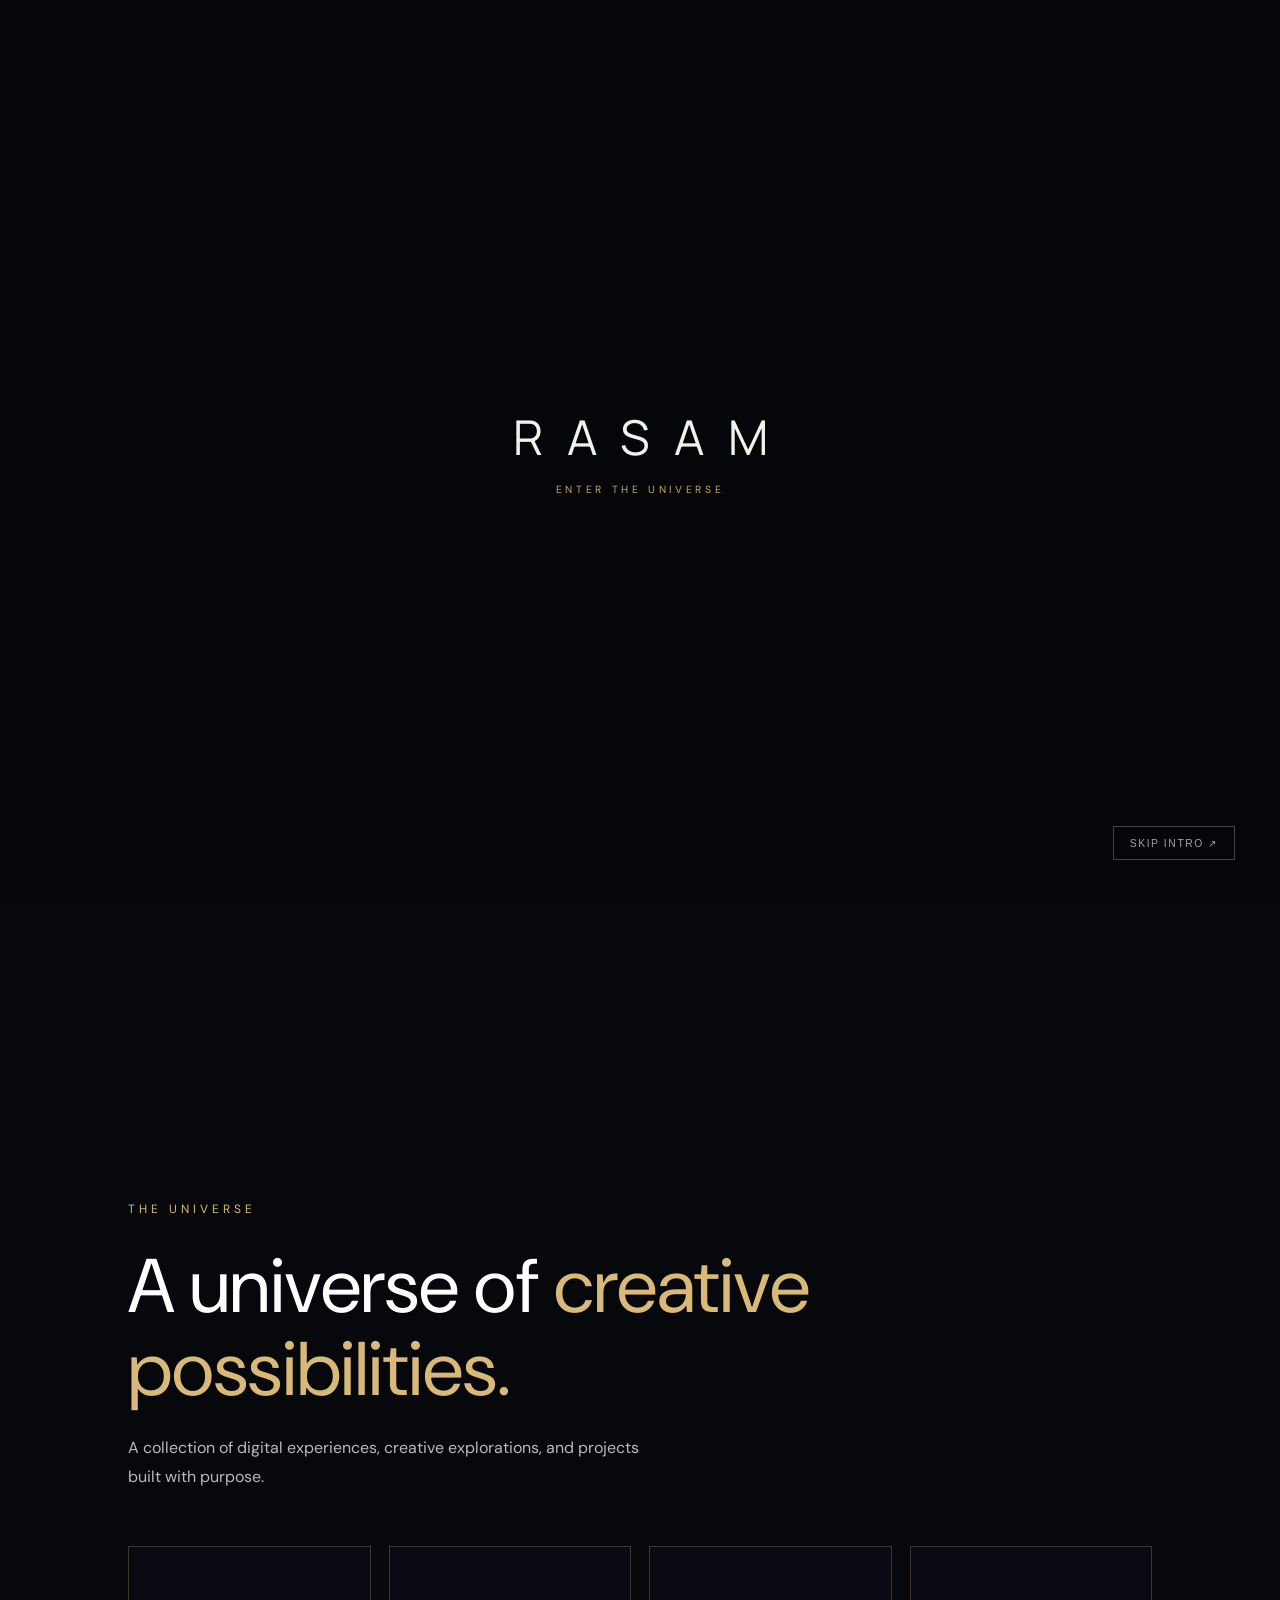
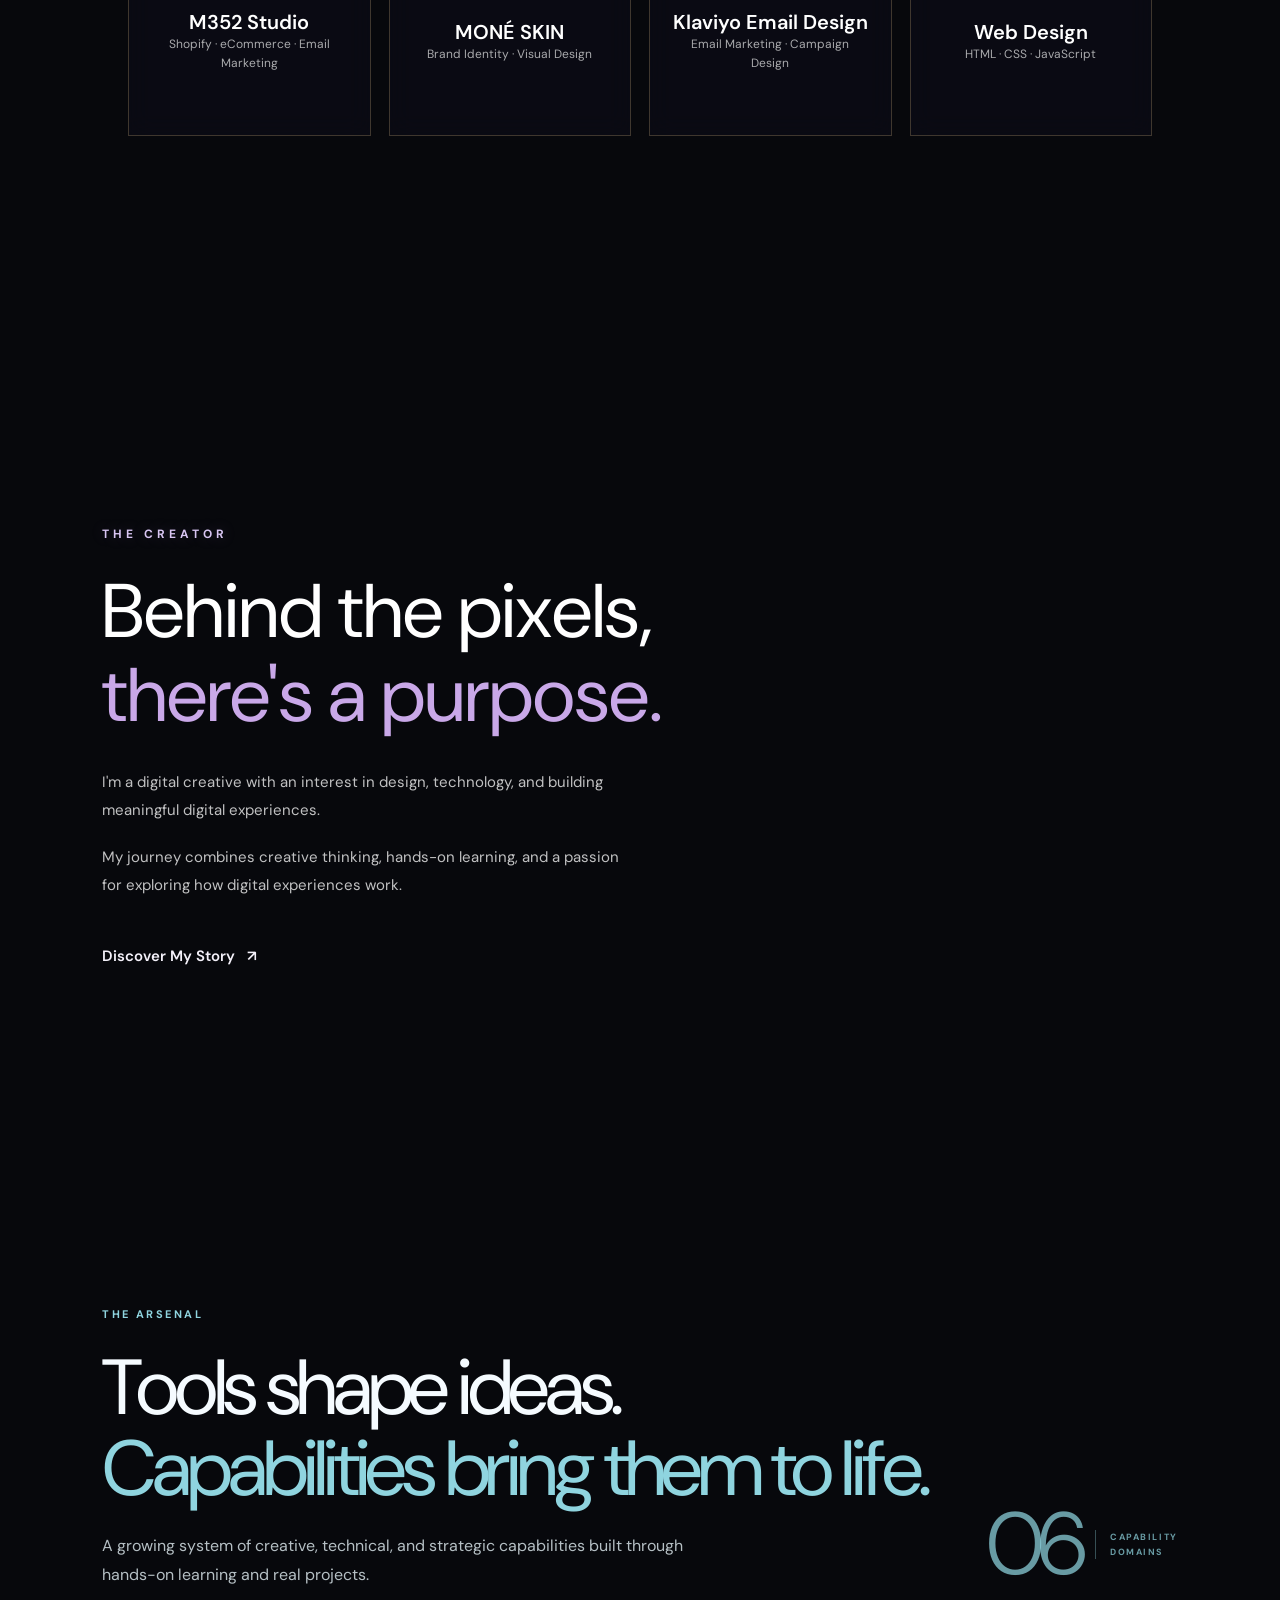
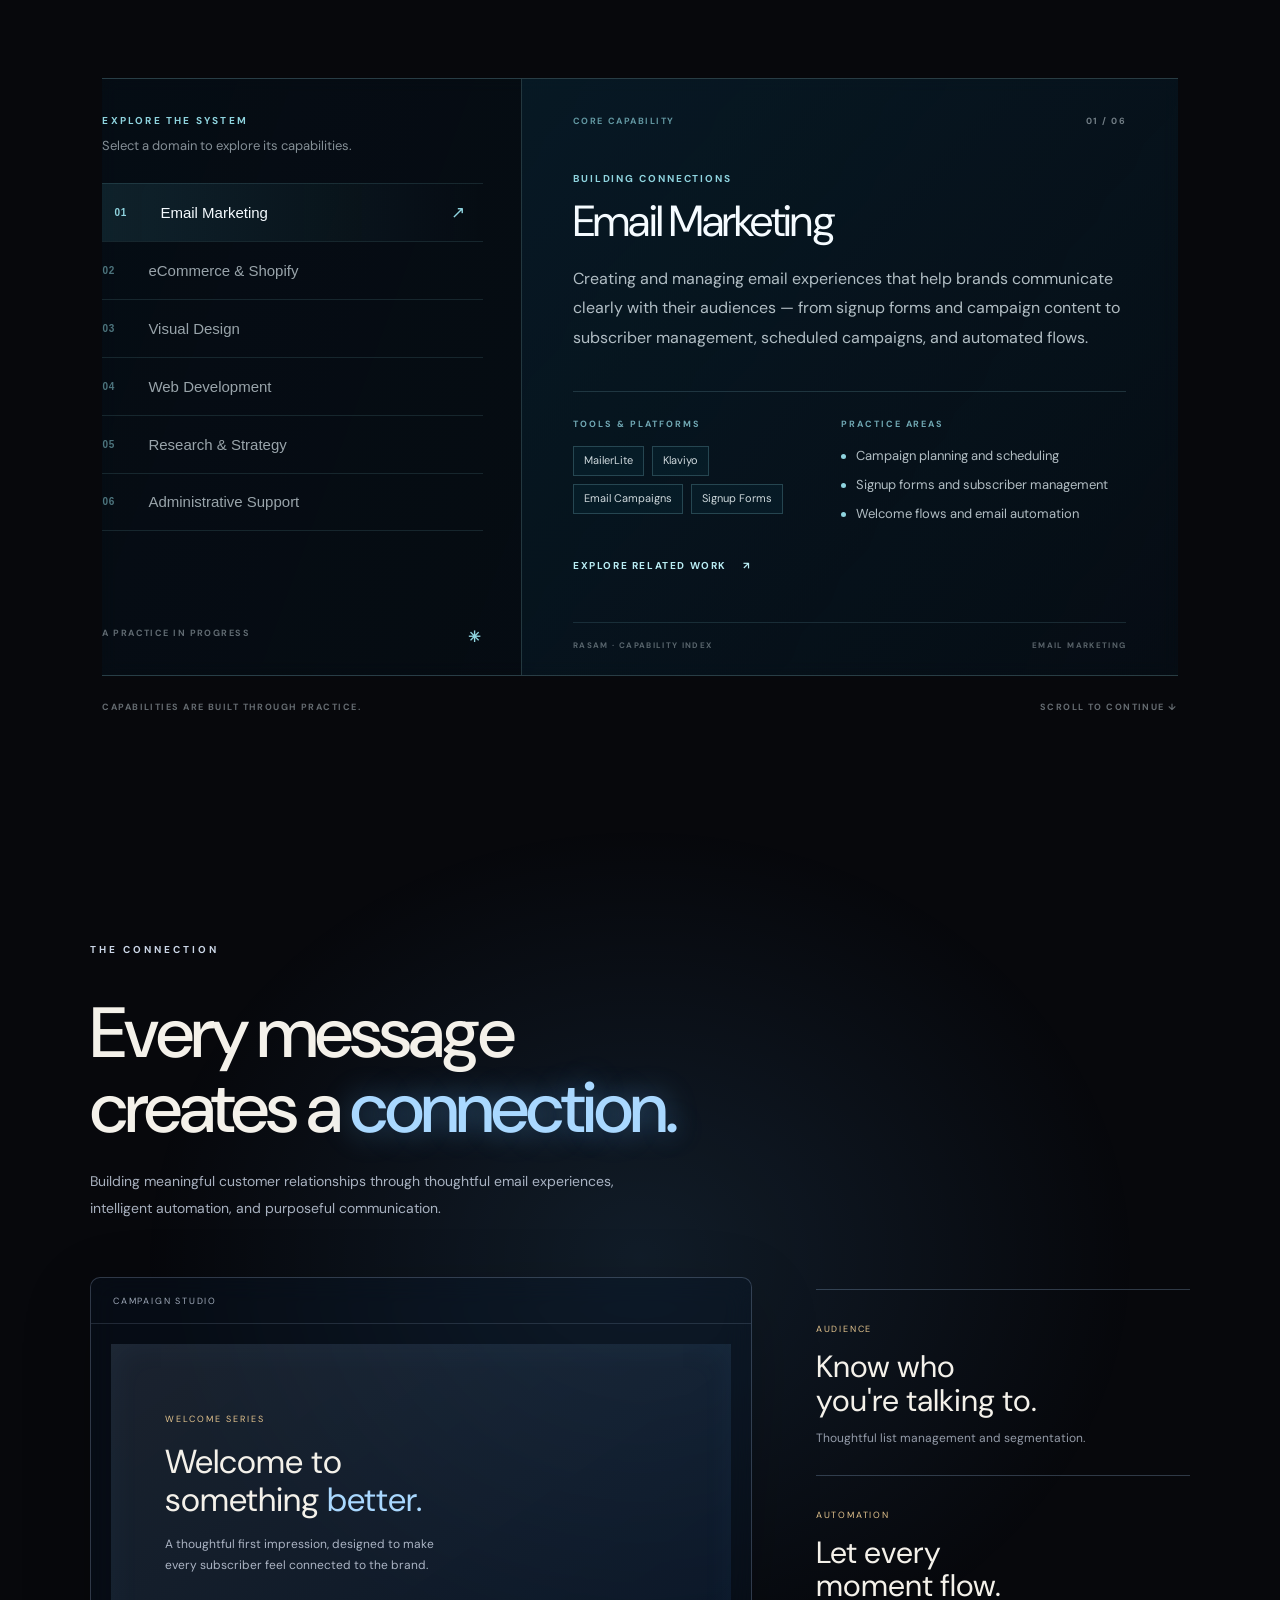
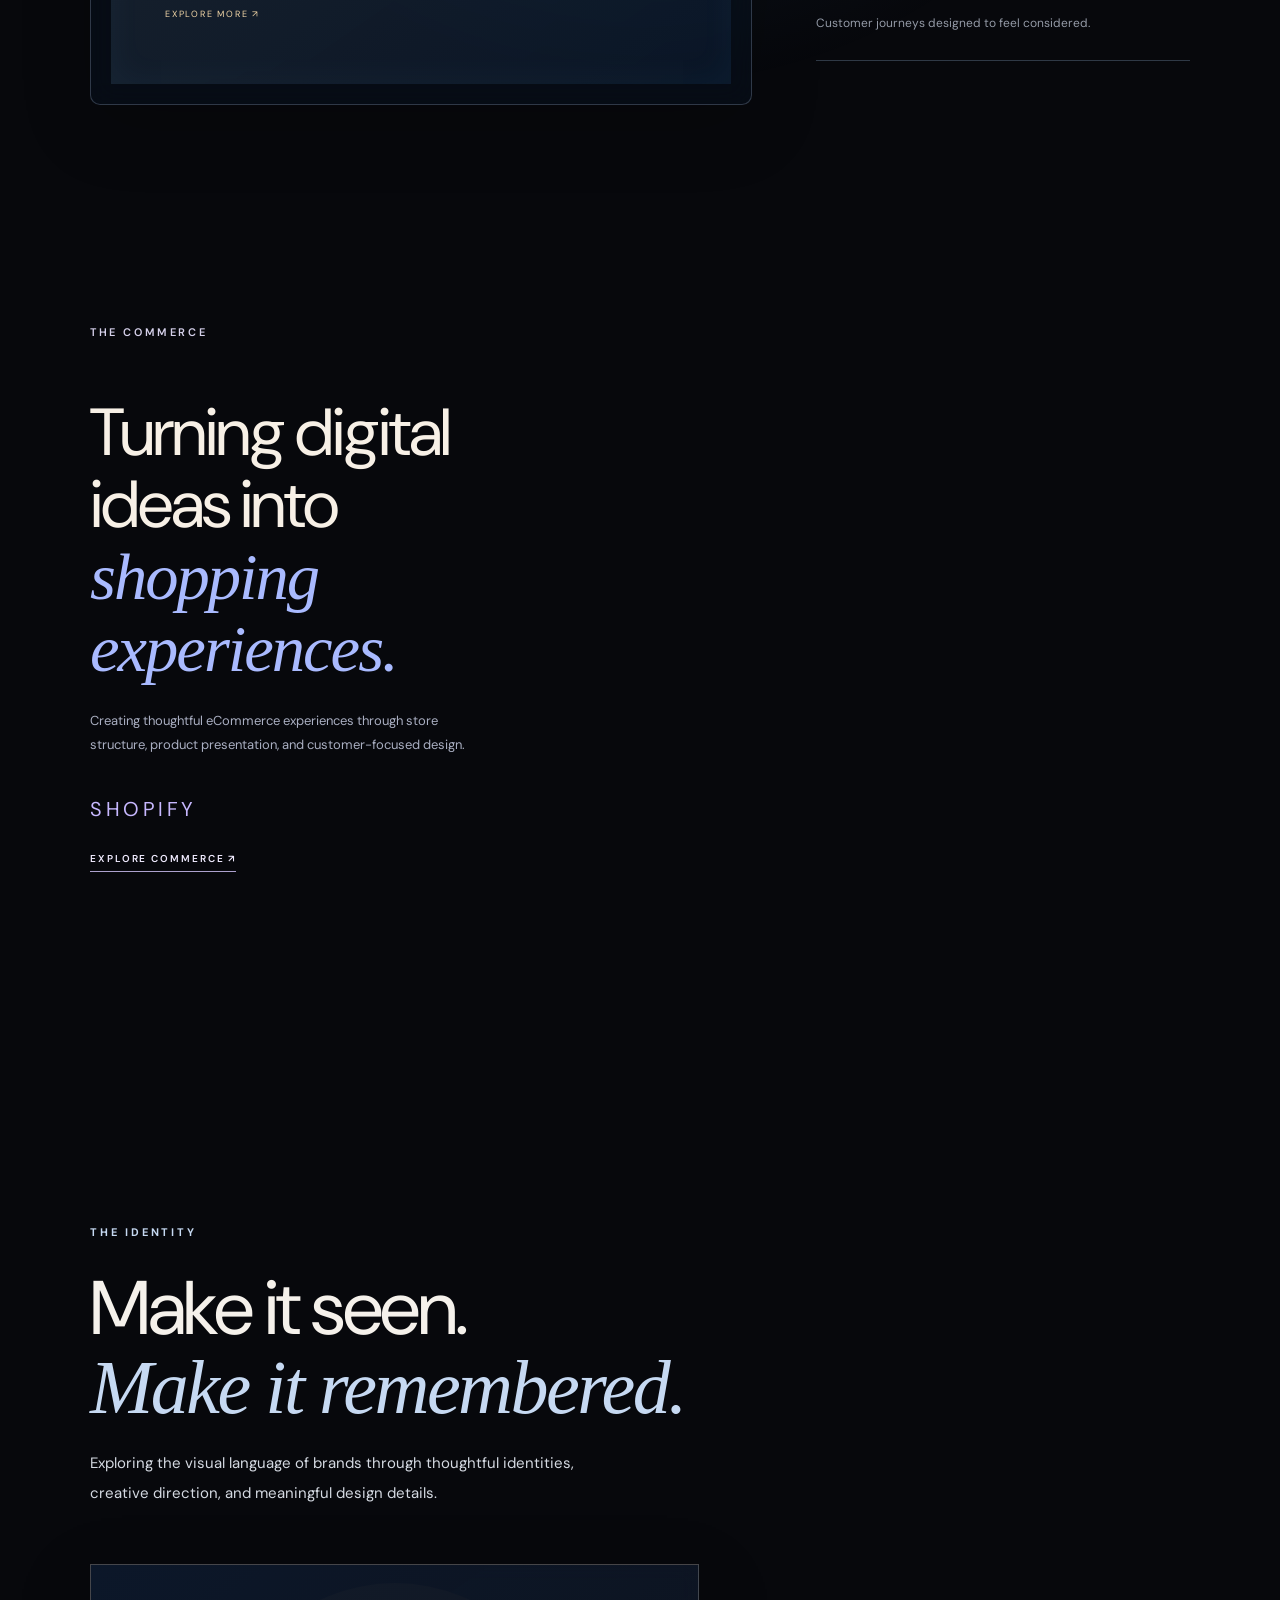
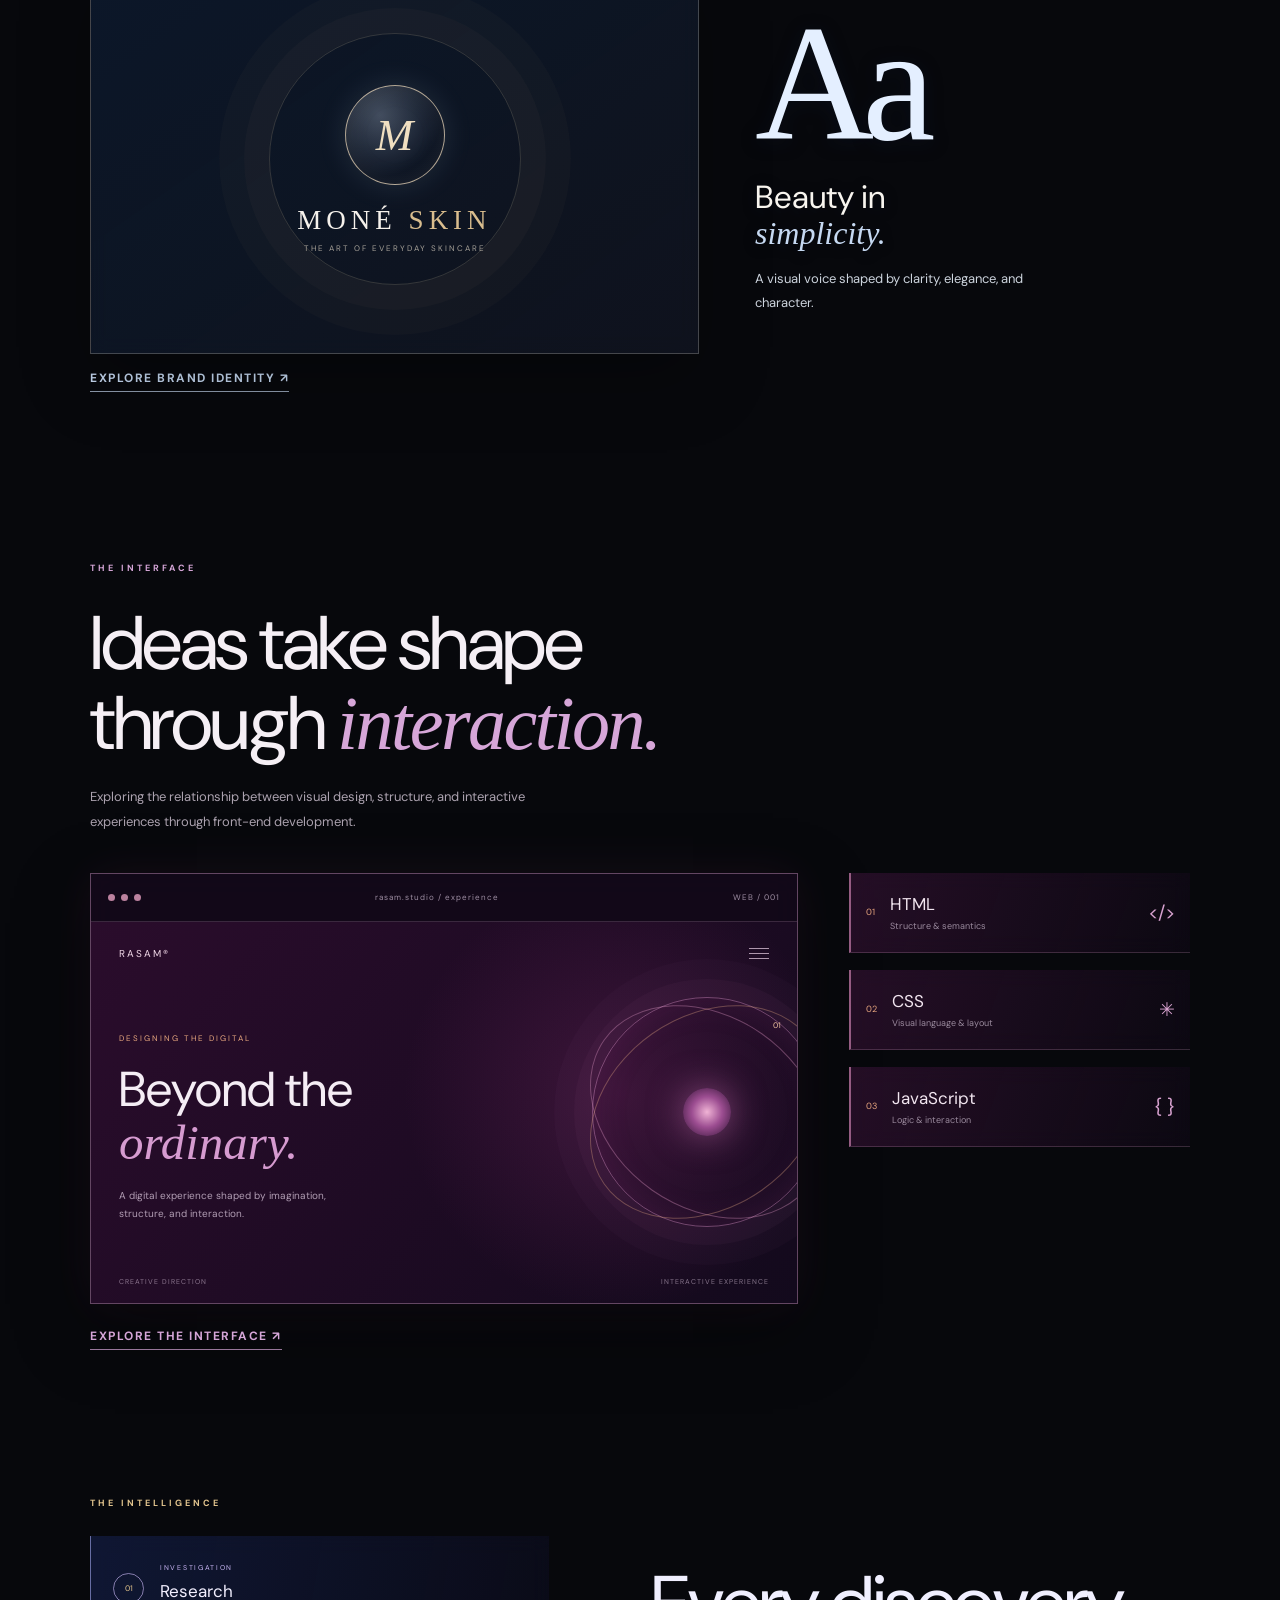
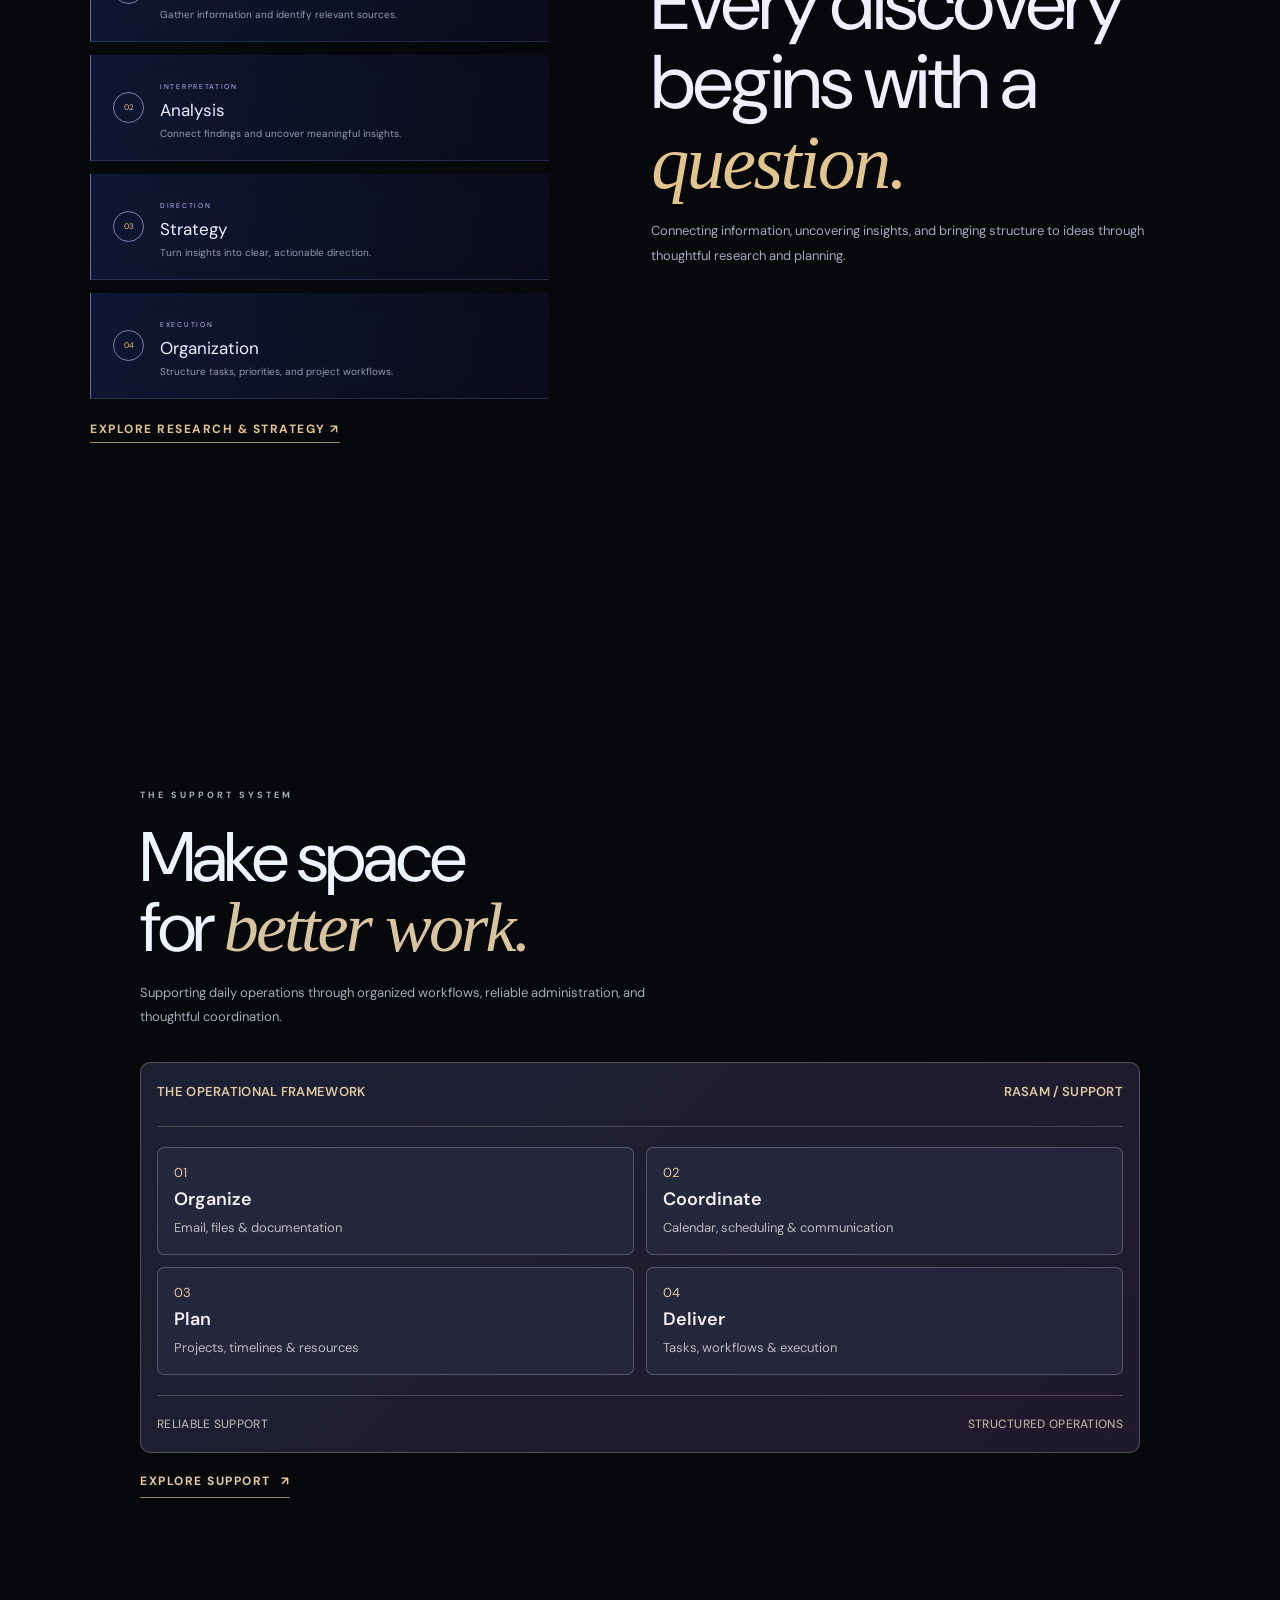
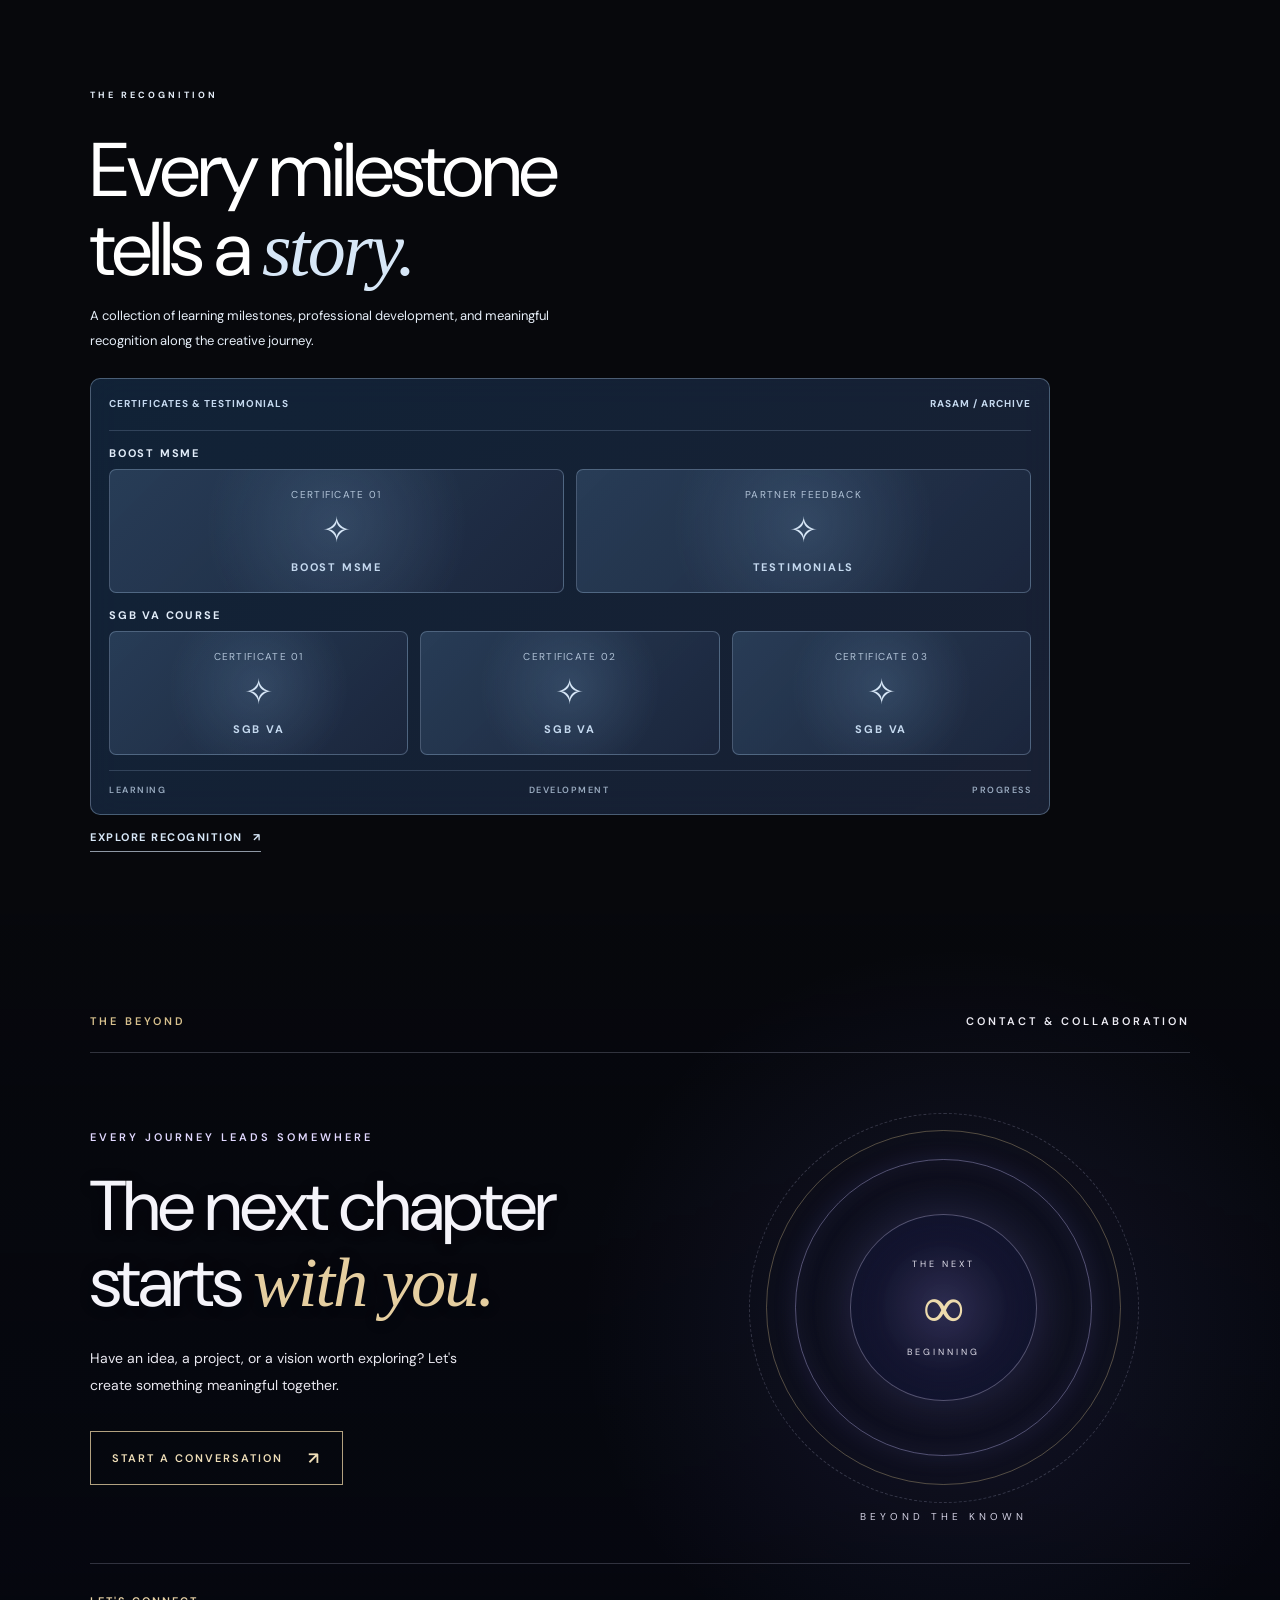
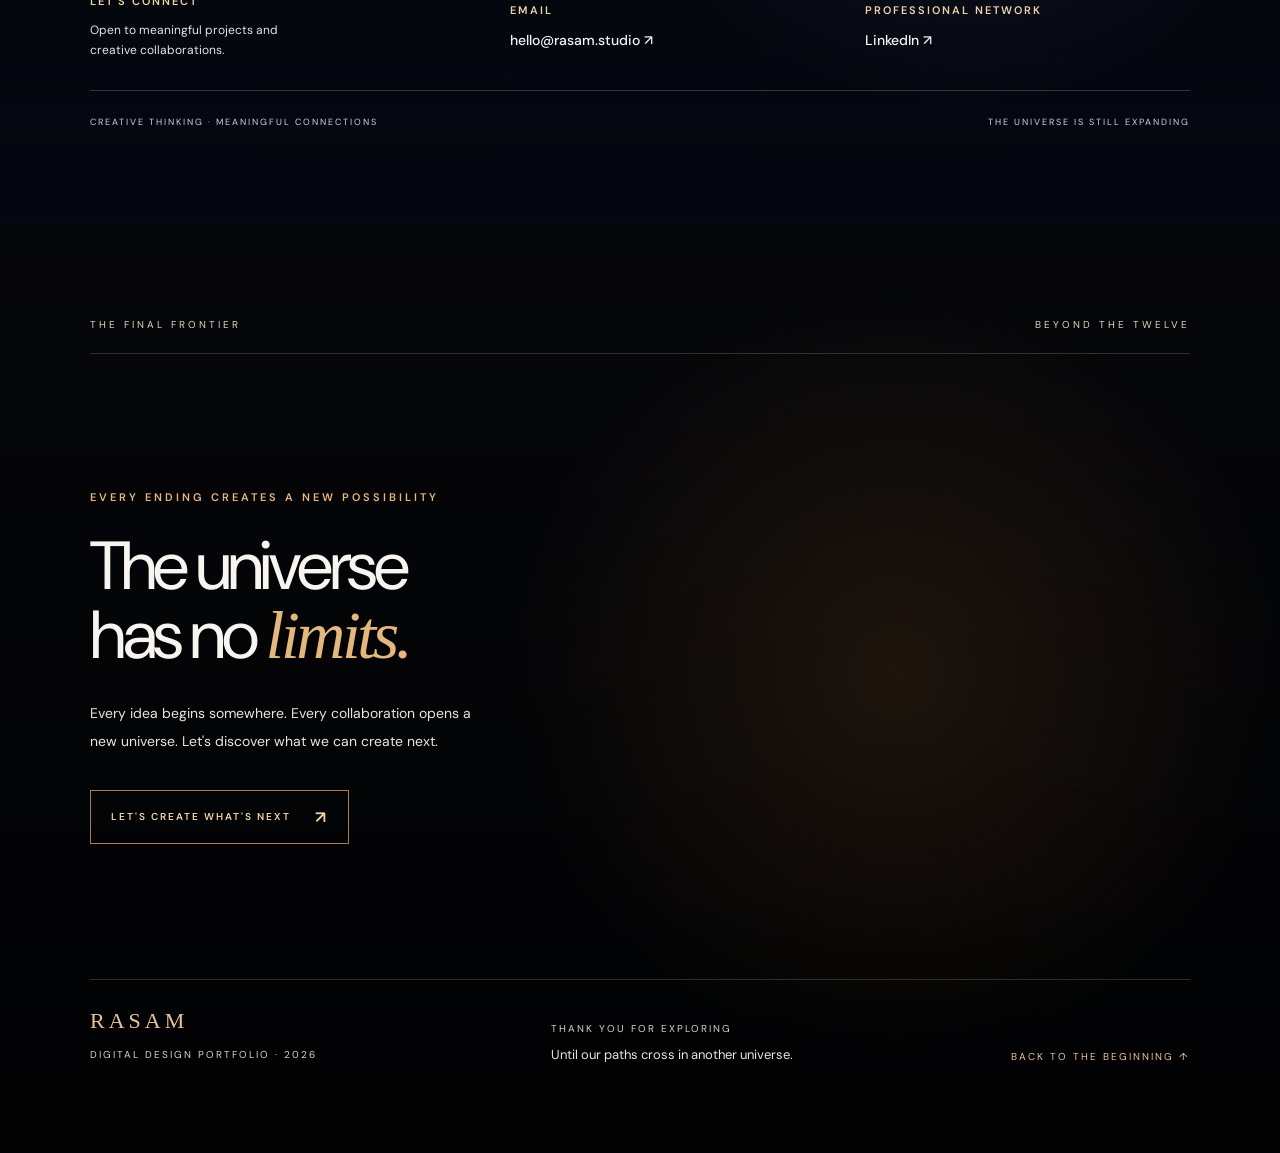
==== index.html @ 82ec90ff "Initial upload - RASAM Digital Portfolio Universe" ====
<!DOCTYPE html>
<html lang="en">
<head>
    <meta charset="UTF-8">
    <meta name="viewport" content="width=device-width, initial-scale=1.0">
    <title>RASAM — Digital Design Portfolio</title>
    <link rel="stylesheet" href="style.css">
</head>
<body>
    <!-- Cinematic Intro -->
    <div class="intro-screen" id="introScreen">
        <div class="intro-light"></div>

        <div class="intro-content">
            <p class="intro-wordmark">RASAM</p>
            <p class="intro-tagline">ENTER THE UNIVERSE</p>
        </div>

        <button class="intro-skip" id="skipIntro">
            SKIP INTRO ↗
        </button>
    </div>
    <!-- Starfield Background -->
    <canvas id="starfield" aria-hidden="true"></canvas>
    
    <!-- GLOBAL GALAXY STAGE -->
    <div class="galaxy-stage" aria-hidden="true">
    <div class="galaxy-layer galaxy-layer-a"></div>
    <div class="galaxy-layer galaxy-layer-b"></div>
    <div class="galaxy-layer galaxy-layer-c"></div>
    <div class="galaxy-layer galaxy-layer-d"></div>
    <div class="galaxy-layer galaxy-layer-e"></div>
    <div class="galaxy-layer galaxy-layer-f"></div>
    <div class="galaxy-layer galaxy-layer-g"></div>
    <div class="galaxy-layer galaxy-layer-h"></div>
     <div class="galaxy-layer galaxy-layer-i"></div>
     <div class="galaxy-layer galaxy-layer-j"></div>
     <div class="galaxy-layer galaxy-layer-k"></div>
     <div class="galaxy-layer galaxy-layer-l"></div>
     <div class="galaxy-layer galaxy-layer-m"></div>
     </div>

  
<!-- NAVIGATION -->
<header class="site-header">
  <a href="#home" class="logo">RASAM <span aria-hidden="true">✧</span></a>

  <nav class="main-nav">
    <a href="#work">Selected Works</a>
    <a href="#creator">About</a>
    <a href="#beyond">Contact</a>

    <button
      type="button"
      class="universe-trigger"
      id="openUniverse"
    >
      Explore Universe <span>✧</span>
    </button>
  </nav>
</header>

<!-- COSMIC NAVIGATION PANEL -->
<div class="universe-panel" id="universePanel" aria-hidden="true">

  <div class="universe-panel-inner">

    <div class="universe-panel-header">
      <div>
        <span class="universe-eyebrow">RASAM · COSMIC DIRECTORY</span>
        <h2>Explore the <em>Universe.</em></h2>
        <p>12 constellations. One creative journey.</p>
      </div>

      <button
        type="button"
        class="universe-close"
        id="closeUniverse"
        aria-label="Close universe navigation"
      >
        ✕
      </button>
    </div>

    <div class="universe-grid">

      <a href="#home" class="universe-item">
        <span>01</span><strong>The Beginning</strong>
        <small>Introduction</small>
      </a>

      <a href="#work" class="universe-item">
        <span>02</span><strong>The Universe</strong>
        <small>Selected Works</small>
      </a>

      <a href="#creator" class="universe-item">
        <span>03</span><strong>The Creator</strong>
        <small>About Me</small>
      </a>

      <a href="#arsenal" class="universe-item">
        <span>04</span><strong>The Arsenal</strong>
        <small>Capabilities & Tools</small>
      </a>

      <a href="#connection" class="universe-item">
        <span>05</span><strong>The Connection</strong>
        <small>Email Marketing</small>
      </a>

      <a href="#commerce" class="universe-item">
        <span>06</span><strong>The Commerce</strong>
        <small>eCommerce & Shopify</small>
      </a>

      <a href="#identity" class="universe-item">
        <span>07</span><strong>The Identity</strong>
        <small>Branding & Visual Design</small>
      </a>

      <a href="#interface" class="universe-item">
        <span>08</span><strong>The Interface</strong>
        <small>Web Design & Development</small>
      </a>

      <a href="#intelligence" class="universe-item">
        <span>09</span><strong>The Intelligence</strong>
        <small>Research & Project Management</small>
      </a>

      <a href="#support" class="universe-item">
        <span>10</span><strong>The Support System</strong>
        <small>Administrative Support</small>
      </a>

      <a href="#recognition" class="universe-item">
        <span>11</span><strong>The Recognition</strong>
        <small>Testimonials & Certificates</small>
      </a>

      <a href="#beyond" class="universe-item">
        <span>12</span><strong>The Beyond</strong>
        <small>Contact & Collaboration</small>
      </a>

    </div>

    <div class="universe-panel-footer">
      <span>CHOOSE YOUR DESTINATION</span>
      <span>THE UNIVERSE IS STILL EXPANDING ✧</span>
    </div>

  </div>
</div>


    <!-- Hero Section -->
    <main>
        <section class="hero" id="home">

            <p class="hero-label">
                DIGITAL DESIGNER & WEB CREATIVE
            </p>

         <h1>
  <span class="hero-line hero-line-one">Designing digital</span>
  <span class="hero-line hero-line-two">experiences</span>
  <span class="hero-line hero-line-three">that connect.</span>
        </h1>   

            <p class="hero-description">
                I create thoughtful digital experiences
                through design, technology, and creativity.
            </p>

            <a href="#work" class="hero-button">
                Explore My Work <span>↗</span>
            </a>

            

        </section>
      <!-- Taurus - The Universe / Selected Works -->
<section class="universe" id="work">
    <div class="universe-inner">

        <p class="universe-label">THE UNIVERSE</p>

        <div class="universe-heading">
            <h2>
                A universe of
                <span>creative possibilities.</span>
            </h2>

            <p>
                A collection of digital experiences,
                creative explorations, and projects
                built with purpose.
            </p>
        </div>

        <div class="universe-projects">

            <a href="pages/m352-studio.html" class="universe-card">
                <h3>M352 Studio</h3>
                <p>Shopify · eCommerce · Email Marketing</p>
            </a>

            <a href="pages/mone-skin.html" class="universe-card">
                <h3>MONÉ SKIN</h3>
                <p>Brand Identity · Visual Design</p>
            </a>

            <a href="pages/klaviyo-email.html" class="universe-card">
                <h3>Klaviyo Email Design</h3>
                <p>Email Marketing · Campaign Design</p>
            </a>

            <a href="pages/web-design.html" class="universe-card">
                <h3>Web Design</h3>
                <p>HTML · CSS · JavaScript</p>
            </a>

        </div>
    </div>
</section>
<!-- Gemini — The Creator -->
<section class="creator" id="creator">
    <div class="creator-inner">

        <p class="creator-label">THE CREATOR</p>

        <div class="creator-content">

            <div class="creator-heading">
                <h2>
                    Behind the pixels,
                    <span>there's a purpose.</span>
                </h2>
            </div>

            <div class="creator-description">
                <p>
                    I'm a digital creative with an interest
                    in design, technology, and building
                    meaningful digital experiences.
                </p>

                <p>
                    My journey combines creative thinking,
                    hands-on learning, and a passion for
                    exploring how digital experiences work.
                </p>

                <a href="pages/about-me.html" class="creator-button">
                    Discover My Story <span>↗</span>
                </a>
            </div>

        </div>
    </div>
</section>
<!--The Arsenal / Interactive Capability Explorer -->
<section class="arsenal" id="arsenal" aria-labelledby="arsenal-title">
  <div class="arsenal-inner">

    <header class="arsenal-intro">
      <div class="arsenal-intro-copy">
        <p class="arsenal-label"> THE ARSENAL</p>
        <h2 id="arsenal-title">
          Tools shape ideas.
          <span>Capabilities bring them to life.</span>
        </h2>
        <p class="arsenal-lead">
          A growing system of creative, technical, and strategic capabilities
          built through hands-on learning and real projects.
        </p>
      </div>

      <div class="arsenal-index" aria-label="Six capability domains">
        <span class="arsenal-index-number">06</span>
        <span class="arsenal-index-label">CAPABILITY<br>DOMAINS</span>
      </div>
    </header>

    <div class="arsenal-explorer" data-arsenal-explorer>
      <div class="arsenal-explorer-nav">
        <div class="arsenal-explorer-heading">
          <p class="arsenal-kicker">EXPLORE THE SYSTEM</p>
          <p class="arsenal-nav-hint">Select a domain to explore its capabilities.</p>
        </div>

        <div class="arsenal-domain-list" role="tablist" aria-label="Capability domains">
          <button class="arsenal-domain is-active" type="button" role="tab"
            id="arsenal-tab-email" aria-selected="true" aria-controls="arsenal-detail"
            data-domain="email">
            <span class="arsenal-domain-number">01</span>
            <span class="arsenal-domain-name">Email Marketing</span>
            <span class="arsenal-domain-arrow" aria-hidden="true">↗</span>
          </button>

          <button class="arsenal-domain" type="button" role="tab"
            id="arsenal-tab-commerce" aria-selected="false" aria-controls="arsenal-detail"
            data-domain="commerce" tabindex="-1">
            <span class="arsenal-domain-number">02</span>
            <span class="arsenal-domain-name">eCommerce &amp; Shopify</span>
            <span class="arsenal-domain-arrow" aria-hidden="true">↗</span>
          </button>

          <button class="arsenal-domain" type="button" role="tab"
            id="arsenal-tab-visual" aria-selected="false" aria-controls="arsenal-detail"
            data-domain="visual" tabindex="-1">
            <span class="arsenal-domain-number">03</span>
            <span class="arsenal-domain-name">Visual Design</span>
            <span class="arsenal-domain-arrow" aria-hidden="true">↗</span>
          </button>

          <button class="arsenal-domain" type="button" role="tab"
            id="arsenal-tab-web" aria-selected="false" aria-controls="arsenal-detail"
            data-domain="web" tabindex="-1">
            <span class="arsenal-domain-number">04</span>
            <span class="arsenal-domain-name">Web Development</span>
            <span class="arsenal-domain-arrow" aria-hidden="true">↗</span>
          </button>

          <button class="arsenal-domain" type="button" role="tab"
            id="arsenal-tab-research" aria-selected="false" aria-controls="arsenal-detail"
            data-domain="research" tabindex="-1">
            <span class="arsenal-domain-number">05</span>
            <span class="arsenal-domain-name">Research &amp; Strategy</span>
            <span class="arsenal-domain-arrow" aria-hidden="true">↗</span>
          </button>

          <button class="arsenal-domain" type="button" role="tab"
            id="arsenal-tab-support" aria-selected="false" aria-controls="arsenal-detail"
            data-domain="support" tabindex="-1">
            <span class="arsenal-domain-number">06</span>
            <span class="arsenal-domain-name">Administrative Support</span>
            <span class="arsenal-domain-arrow" aria-hidden="true">↗</span>
          </button>
        </div>

        <p class="arsenal-nav-footnote">A PRACTICE IN PROGRESS <span>✳</span></p>
      </div>

      <article class="arsenal-detail" id="arsenal-detail" role="tabpanel"
        aria-labelledby="arsenal-tab-email" tabindex="0" aria-live="polite">
        <div class="arsenal-detail-topline">
          <span class="arsenal-detail-category" id="arsenal-category">CORE CAPABILITY</span>
          <span class="arsenal-detail-number" id="arsenal-number">01 / 06</span>
        </div>

        <div class="arsenal-detail-body" id="arsenal-detail-body">
          <p class="arsenal-detail-overline" id="arsenal-overline">BUILDING CONNECTIONS</p>
          <h3 id="arsenal-detail-title">Email Marketing</h3>
          <p class="arsenal-detail-description" id="arsenal-description">
            Creating and managing email experiences that help brands communicate
            clearly with their audiences — from signup forms and campaign content
            to subscriber management, scheduled campaigns, and automated flows.
          </p>

          <div class="arsenal-detail-columns">
            <div class="arsenal-detail-group">
              <p class="arsenal-group-label">TOOLS &amp; PLATFORMS</p>
              <div class="arsenal-tags" id="arsenal-tools">
                <span>MailerLite</span><span>Klaviyo</span><span>Email Campaigns</span><span>Signup Forms</span>
              </div>
            </div>
            <div class="arsenal-detail-group">
              <p class="arsenal-group-label">PRACTICE AREAS</p>
              <ul class="arsenal-practice-list" id="arsenal-practice">
                <li>Campaign planning and scheduling</li>
                <li>Signup forms and subscriber management</li>
                <li>Welcome flows and email automation</li>
              </ul>
            </div>
          </div>

          <a class="arsenal-related-link" id="arsenal-related-link" href="#connection">
            EXPLORE RELATED WORK <span aria-hidden="true">↗</span>
          </a>
        </div>

        <div class="arsenal-detail-footer">
          <span>RASAM · CAPABILITY INDEX</span>
          <span id="arsenal-footer-label">EMAIL MARKETING</span>
        </div>
      </article>
    </div>

    <div class="arsenal-bottom-note">
      <span>CAPABILITIES ARE BUILT THROUGH PRACTICE.</span>
      <span>SCROLL TO CONTINUE ↓</span>
    </div>

  </div>
</section>

<!-- Leo — The Connection / Email Marketing -->
<section class="connection" id="connection">
  <div class="connection-inner">

    <div class="connection-top">
      <p class="connection-label">THE CONNECTION</p>
    </div>

    <div class="connection-heading">
      <h2>Every message<br />creates a <span>connection.</span></h2>
      <p>
        Building meaningful customer relationships through thoughtful
        email experiences, intelligent automation, and purposeful communication.
      </p>
    </div>

    <div class="email-command">

      <!-- Main Email Campaign Interface -->
      <div class="email-window">
        <div class="email-window-header">
          <p>CAMPAIGN STUDIO</p>
        </div>

        <div class="email-window-body">
          <div class="email-preview">
            <div class="email-preview-content">
              <span class="email-eyebrow">WELCOME SERIES</span>
              <h3>Welcome to<br />something <em>better.</em></h3>
              <p>
                A thoughtful first impression, designed to make every
                subscriber feel connected to the brand.
              </p>
            <a href="pages/mailerlite-case-study.html" class="email-cta">
             EXPLORE MORE ↗
          </a>
            </div>

          </div>
        </div>
      </div>

      <!-- Supporting Editorial Details -->
      <div class="connection-modules">

        <div class="connection-module audience-module">
          <span class="module-label">AUDIENCE</span>
          <h3>Know who<br />you're talking to.</h3>
          <p>Thoughtful list management and segmentation.</p>
        </div>

        <div class="connection-module automation-module">
          <span class="module-label">AUTOMATION</span>
          <h3>Let every<br />moment flow.</h3>
          <p>Customer journeys designed to feel considered.</p>
        </div>

      </div>
    </div>

  </div>
</section>

<!-- Virgo — The Commerce / eCommerce & Shopify -->
<section class="commerce" id="commerce">
  <div class="commerce-inner">

    <div class="commerce-top">
      <p class="commerce-label">THE COMMERCE</p>
    </div>

    <div class="commerce-stage">

      <div class="commerce-intro">
        <h2>
          Turning digital ideas into
          <span>shopping experiences.</span>
        </h2>

        <p>
          Creating thoughtful eCommerce experiences through store
          structure, product presentation, and customer-focused design.
        </p>

        <div class="commerce-platform">
          <strong>SHOPIFY</strong>
        </div>

        <a href="pages/m352-studio.html#m352-ch04" class="commerce-cta">
          EXPLORE COMMERCE ↗
        </a>
      </div>
    </div>

  </div>
</section>

<!-- Libra — The Identity / Branding & Visual Design -->
<section class="identity" id="identity">
  <div class="identity-inner">

    <div class="identity-top">
      <p class="identity-label">THE IDENTITY</p>
    </div>

    <div class="identity-intro">
      <h2>Make it seen.<br /><em>Make it remembered.</em></h2>
      <p>
        Exploring the visual language of brands through thoughtful
        identities, creative direction, and meaningful design details.
      </p>
    </div>

    <div class="identity-stage">

      <!-- Main identity artwork -->
      <div class="identity-artwork">

        <div class="identity-brand-mark">
          <div class="brand-symbol">
            <span>M</span>
          </div>
          <h3>MONÉ <em>SKIN</em></h3>
          <p>THE ART OF EVERYDAY SKINCARE</p>
        </div>

      </div>

      <!-- Typography specimen -->
      <div class="identity-type">
        <p class="type-display">Aa</p>
        <h3>Beauty in<br /><em>simplicity.</em></h3>
        <p class="type-description">
          A visual voice shaped by clarity, elegance, and character.
        </p>
      </div>

    </div>

    <a href="pages/mone-skin.html" class="identity-cta">
      EXPLORE BRAND IDENTITY ↗
    </a>

  </div>
</section>

<!-- Scorpio — The Interface / Web Design & Development -->
<section class="interface" id="interface">
  <div class="interface-inner">

    <div class="interface-top">
      <p class="interface-label">THE INTERFACE</p>
    </div>

    <div class="interface-opening">
    
      <h2>Ideas take shape<br />through <em>interaction.</em></h2>
      <p>
        Exploring the relationship between visual design, structure,
        and interactive experiences through front-end development.
      </p>
    </div>

    <div class="interface-architecture">

      <!-- Browser perspective -->
      <div class="interface-preview">
        <div class="architecture-browser">

        <div class="browser-topbar">
          <div class="browser-dots">
            <span></span>
            <span></span>
            <span></span>
          </div>
          <div class="browser-address">rasam.studio / experience</div>
          <span class="browser-index">WEB / 001</span>
        </div>

        <div class="browser-canvas">
          <div class="browser-sidebar">
            <span>RASAM®</span>
            <div class="browser-menu">
              <i></i>
              <i></i>
              <i></i>
            </div>
          </div>

          <div class="browser-hero">
            <span>DESIGNING THE DIGITAL</span>
            <h3>Beyond the<br /><em>ordinary.</em></h3>
            <p>
              A digital experience shaped by imagination,
              structure, and interaction.
            </p>
            
          </div>

          <div class="browser-orbit">
            <div class="browser-orbit-core"></div>
            <span>01</span>
          </div>

          <div class="browser-bottom">
            <span>CREATIVE DIRECTION</span>
            <span>INTERACTIVE EXPERIENCE</span>
          </div>
        </div>
        </div>

        <a href="pages/the-interface.html" class="the interface-cta">
          EXPLORE THE INTERFACE ↗
        </a>
      </div>

      <!-- Development layers -->
      <div class="interface-layers">

        <div class="layer layer-html">
          <span class="layer-number">01</span>
          <div>
            <h3>HTML</h3>
            <p>Structure & semantics</p>
          </div>
          <span class="layer-symbol">&lt;/&gt;</span>
        </div>

        <div class="layer layer-css">
          <span class="layer-number">02</span>
          <div>
            <h3>CSS</h3>
            <p>Visual language & layout</p>
          </div>
          <span class="layer-symbol">✳</span>
        </div>

        <div class="layer layer-js">
          <span class="layer-number">03</span>
          <div>
            <h3>JavaScript</h3>
            <p>Logic & interaction</p>
          </div>
          <span class="layer-symbol">{ }</span>
        </div>

      </div>
    </div>

  </div>
</section>

<!-- Sagittarius — The Intelligence -->
<section class="intelligence" id="intelligence">
  <div class="intelligence-inner">

    <div class="intelligence-top">
      <p class="intelligence-label">THE INTELLIGENCE</p>
    </div>

    <div class="intelligence-layout">
      <div class="intelligence-research">
      <div class="discovery-path">
        <div class="discovery-route route-one">
          <span class="route-point">01</span>
          <div>
            <span class="route-category">INVESTIGATION</span>
            <h3>Research</h3>
            <p>Gather information and identify relevant sources.</p>
          </div>
        </div>

        <div class="discovery-route route-two">
          <span class="route-point">02</span>
          <div>
            <span class="route-category">INTERPRETATION</span>
            <h3>Analysis</h3>
            <p>Connect findings and uncover meaningful insights.</p>
          </div>
        </div>

        <div class="discovery-route route-three">
          <span class="route-point">03</span>
          <div>
            <span class="route-category">DIRECTION</span>
            <h3>Strategy</h3>
            <p>Turn insights into clear, actionable direction.</p>
          </div>
        </div>

        <div class="discovery-route route-four">
          <span class="route-point">04</span>
          <div>
            <span class="route-category">EXECUTION</span>
            <h3>Organization</h3>
            <p>Structure tasks, priorities, and project workflows.</p>
          </div>
        </div>
      </div>

        <a href="pages/research-strategy.html" class="intelligence-cta">
          EXPLORE RESEARCH &amp; STRATEGY ↗
        </a>
      </div>

      <div class="intelligence-heading">
        
        <h2>Every discovery<br />begins with a <em>question.</em></h2>
        <p>
          Connecting information, uncovering insights, and bringing
          structure to ideas through thoughtful research and planning.
        </p>
      </div>
    </div>

  </div>
</section>


<!-- Capricorn — The Support System -->
<section class="support" id="support">
  <div class="support-inner">

    <!-- Section Label -->
    <div class="support-top">
      <p class="support-label">THE SUPPORT SYSTEM</p>
    </div>

    <!-- Main Heading -->
    <div class="support-heading">
      <h2>
        Make space<br />
        for <em>better work.</em>
      </h2>

      <p>
        Supporting daily operations through organized workflows,
        reliable administration, and thoughtful coordination.
      </p>
    </div>

    <!-- Operational Framework -->
    <div class="support-framework">

      <div class="support-framework-header">
        <span>THE OPERATIONAL FRAMEWORK</span>
        <span>RASAM / SUPPORT</span>
      </div>

      <div class="support-services">

        <article class="support-service">
          <span class="support-number">01</span>
          <h3>Organize</h3>
          <p>Email, files &amp; documentation</p>
        </article>

        <article class="support-service">
          <span class="support-number">02</span>
          <h3>Coordinate</h3>
          <p>Calendar, scheduling &amp; communication</p>
        </article>

        <article class="support-service">
          <span class="support-number">03</span>
          <h3>Plan</h3>
          <p>Projects, timelines &amp; resources</p>
        </article>

        <article class="support-service">
          <span class="support-number">04</span>
          <h3>Deliver</h3>
          <p>Tasks, workflows &amp; execution</p>
        </article>

      </div>

      <div class="support-framework-footer">
        <span>RELIABLE SUPPORT</span>
        <span>STRUCTURED OPERATIONS</span>
      </div>

    </div>

    <!-- CTA -->
    <a href="pages/support-system.html" class="support-cta">
      EXPLORE SUPPORT <span>↗</span>
    </a>

  </div>
</section>


<!-- Aquarius — The Recognition -->
<section class="recognition" id="recognition">
  <div class="recognition-inner">

    <!-- Section Label -->
    <div class="recognition-top">
      <p class="recognition-label" style="color: #E5EEF9;">THE RECOGNITION</p>
    </div>

    <!-- Heading -->
    <div class="recognition-heading">
     

      <h2 style="color: #FFFFFF;">
        Every milestone<br />
        tells a <em>story.</em>
      </h2>

      <p style="color: #E6EEF8;">
        A collection of learning milestones, professional development,
        and meaningful recognition along the creative journey.
      </p>
    </div>

    <!-- Certificates Panel -->
    <div class="recognition-panel">

      <div class="recognition-panel-header">
        <span>CERTIFICATES &amp; TESTIMONIALS</span>
        <span>RASAM / ARCHIVE</span>
      </div>

      <!-- Boost MSME + Testimonial -->
      <div class="recognition-group">
        <h3 class="recognition-group-title">BOOST MSME</h3>

        <div class="recognition-cards recognition-cards-two">

          <article class="recognition-card">
            <div class="recognition-preview">
              <span class="recognition-preview-label">
                CERTIFICATE 01
              </span>
              <span class="recognition-preview-icon">✧</span>
              <span class="recognition-preview-caption">
                BOOST MSME
              </span>
            </div>
          </article>

          <article class="recognition-card">
            <div class="recognition-preview">
              <span class="recognition-preview-label">
                PARTNER FEEDBACK
              </span>
              <span class="recognition-preview-icon">✧</span>
              <span class="recognition-preview-caption">
                TESTIMONIALS
              </span>
            </div>
          </article>

        </div>
      </div>

      <!-- SGB VA Course -->
      <div class="recognition-group">
        <h3 class="recognition-group-title">SGB VA COURSE</h3>

        <div class="recognition-cards recognition-cards-three">

          <article class="recognition-card">
            <div class="recognition-preview">
              <span class="recognition-preview-label">
                CERTIFICATE 01
              </span>
              <span class="recognition-preview-icon">✧</span>
              <span class="recognition-preview-caption">
                SGB VA
              </span>
            </div>
          </article>

          <article class="recognition-card">
            <div class="recognition-preview">
              <span class="recognition-preview-label">
                CERTIFICATE 02
              </span>
              <span class="recognition-preview-icon">✧</span>
              <span class="recognition-preview-caption">
                SGB VA
              </span>
            </div>
          </article>

          <article class="recognition-card">
            <div class="recognition-preview">
              <span class="recognition-preview-label">
                CERTIFICATE 03
              </span>
              <span class="recognition-preview-icon">✧</span>
              <span class="recognition-preview-caption">
                SGB VA
              </span>
            </div>
          </article>

        </div>
      </div>

      <div class="recognition-panel-footer">
        <span>LEARNING</span>
        <span>DEVELOPMENT</span>
        <span>PROGRESS</span>
      </div>

    </div>

    <!-- CTA -->
    <a href="pages/certificates.html" class="recognition-cta">
      EXPLORE RECOGNITION <span>↗</span>
    </a>

  </div>
</section>



<!-- Pisces — The Beyond -->
<section class="beyond" id="beyond">
  <div class="beyond-inner">

    <div class="beyond-top">
      <p class="beyond-label">THE BEYOND</p>
      <span class="beyond-category">CONTACT & COLLABORATION</span>
    </div>

    <div class="beyond-content">

      <div class="beyond-heading">
        <span class="beyond-eyebrow">EVERY JOURNEY LEADS SOMEWHERE</span>

        <h2>
          The next chapter<br />
          starts <em>with you.</em>
        </h2>

        <p>
          Have an idea, a project, or a vision worth exploring?
          Let's create something meaningful together.
        </p>

        <a href="mailto:hello@rasam.studio" class="beyond-cta">
          START A CONVERSATION <span>↗</span>
        </a>
      </div>

      <div class="beyond-portal">

        <div class="portal-ring portal-ring-one"></div>
        <div class="portal-ring portal-ring-two"></div>
        <div class="portal-ring portal-ring-three"></div>

        <div class="portal-core">
          <span>THE NEXT</span>
          <strong>∞</strong>
          <span>BEGINNING</span>
        </div>

        <span class="portal-caption">BEYOND THE KNOWN</span>

      </div>

    </div>

    <div class="beyond-contact">

      <div class="contact-intro">
        <span>LET'S CONNECT</span>
        <p>Open to meaningful projects and creative collaborations.</p>
      </div>

      <a href="mailto:hello@rasam.studio" class="contact-detail">
        <span>EMAIL</span>
        <strong>hello@rasam.studio ↗</strong>
      </a>

      <a href="https://www.linkedin.com/" target="_blank" rel="noopener noreferrer" class="contact-detail">
        <span>PROFESSIONAL NETWORK</span>
        <strong>LinkedIn ↗</strong>
      </a>

    </div>

    <div class="beyond-footer">
      <span>CREATIVE THINKING · MEANINGFUL CONNECTIONS</span>
      <span>THE UNIVERSE IS STILL EXPANDING</span>
    </div>

  </div>
</section>
<!-- BLACK HOLE — THE FINAL FRONTIER -->
<section class="black-hole" id="final-frontier">
  <div class="black-hole-inner">

    <div class="black-hole-top">
      <span>THE FINAL FRONTIER</span>
      <span>BEYOND THE TWELVE</span>
    </div>

    <div class="black-hole-scene">

      <div class="black-hole-copy">
        <span class="black-hole-eyebrow">EVERY ENDING CREATES A NEW POSSIBILITY</span>

        <h2>
          The universe<br />
          has no <em>limits.</em>
        </h2>

        <p>
          Every idea begins somewhere.
          Every collaboration opens a new universe.
          Let's discover what we can create next.
        </p>

        <a href="mailto:hello@rasam.studio" class="black-hole-button">
          LET'S CREATE WHAT'S NEXT <span>↗</span>
        </a>
      </div>

      <div class="black-hole-visual">

        <div class="black-hole-glow"></div>
        <div class="accretion-disk"></div>
        <div class="black-hole-core"></div>

        <div class="black-hole-orbit orbit-one"></div>
        <div class="black-hole-orbit orbit-two"></div>

      </div>

    </div>

    <div class="black-hole-bottom">

      <div class="black-hole-brand">
        <strong>RASAM</strong>
        <span>DIGITAL DESIGN PORTFOLIO · 2026</span>
      </div>

      <div class="black-hole-message">
        <span>THANK YOU FOR EXPLORING</span>
        <p>Until our paths cross in another universe.</p>
      </div>

      <a href="#top" class="back-to-top">BACK TO THE BEGINNING ↑</a>

    </div>

  </div>

</section>
</main>

    <script src="script.js"></script>
</body>
</html>
---- style.css ----
/* =========================
   RASAM — DESIGN FOUNDATION
========================= */

/* 1. Google Fonts */
@import url('https://fonts.googleapis.com/css2?family=DM+Sans:wght@400;500;600;700&family=Manrope:wght@400;500;600;700;800&display=swap');

/* 2. CSS Variables */
:root {
    --bg: #101010;
    --bg-soft: #181818;
    --text: #F4F1EA;
    --text-muted: #A5A29B;
    --gold: #C6A66B;
    --border: rgba(255, 255, 255, 0.12);

    --font-heading: 'Manrope', sans-serif;
    --font-body: 'DM Sans', sans-serif;
}

/* 3. Reset */
* {
    margin: 0;
    padding: 0;
    box-sizing: border-box;
}

html {
    scroll-behavior: smooth;
}

body {
    background: var(--bg);
    color: var(--text);
    font-family: var(--font-body);
    overflow-x: hidden;
}

a {
    color: inherit;
    text-decoration: none;
}

button,
a {
    -webkit-tap-highlight-color: transparent;
}

/* =========================
   NAVIGATION & HEADER
========================= */

.site-header {
  position: absolute;
  top: 0;
  left: 0;
  width: 100%;
  padding: 28px 7%;
  display: flex;
  justify-content: space-between;
  align-items: center;
  z-index: 100;

  background: transparent;
  border: none;
}

/* BRAND LOGO */

.logo {
  font-family: var(--font-body);
  font-size: 27px;
  font-weight: 800;
  letter-spacing: -1.5px;
  color: #fff;
  text-decoration: none;
  transition: color 0.3s ease;
}

.logo:hover {
  color: var(--gold);
}

.logo span {
  color: var(--gold);
  letter-spacing: 0;
}

/* NAVIGATION LINKS */

.main-nav {
  display: flex;
  align-items: center;
  gap: 42px;
}

/* MOBILE NAVIGATION — keep the header focused */
@media (max-width: 600px) {
  .site-header {
    padding: 20px 6%;
  }

  .logo {
    font-size: 24px;
  }

  .main-nav {
    gap: 0;
  }

  .main-nav > a {
    display: none;
  }

  .universe-trigger {
    padding: 10px 15px;
    font-size: 11px;
    white-space: nowrap;
  }
}

.main-nav a {
  position: relative;
  padding: 8px 0;

  color: rgba(255, 255, 255, 0.78);
  font-size: 14px;
  font-weight: 500;
  letter-spacing: 0.2px;
  text-decoration: none;

  transition: color 0.3s ease;
}

/* GOLD HOVER UNDERLINE */

.main-nav a::after {
  content: "";
  position: absolute;
  left: 0;
  bottom: 0;

  width: 0;
  height: 1px;
  background: var(--gold);

  transition: width 0.3s ease;
}

.main-nav a:hover {
  color: #fff;
}

.main-nav a:hover::after {
  width: 100%;
}


/* =========================
   HERO SECTION
========================= */

.hero {
  min-height: 100vh;
  min-height: 100svh;
  padding: 145px 10% 100px;

  display: flex;
  flex-direction: column;
  justify-content: center;
  align-items: flex-start;

  position: relative;
}

/* HERO LABEL */

.hero-label {
  color: var(--gold);
  font-size: 11px;
  letter-spacing: 4px;
  font-weight: 600;
  margin-bottom: 30px;
}

/* MAIN HEADLINE */

.hero h1 {
  font-family: var(--font-heading);
  font-size: clamp(54px, 6.2vw, 88px);
  font-weight: 700;
  line-height: 1.1;
  letter-spacing: -4px;
  max-width: 900px;
}

.hero h1 .hero-line {
  display: block;
  color: #f4f1ea;
}

.hero h1 .hero-line-two {
  color: var(--gold);
}

/* DESCRIPTION */

.hero-description {
  color: var(--text-muted);
  font-family: var(--font-body);
  font-size: 16px;
  line-height: 1.8;
  max-width: 460px;
  margin-top: 28px;
}

/* EXPLORE BUTTON */

.hero-button {
  display: inline-flex;
  align-items: center;
  gap: 25px;
  width: fit-content;
  margin-top: 38px;
  padding: 16px 25px;

  border: 1px solid var(--gold);
  border-radius: 40px;

  font-family: var(--font-body);
  font-size: 13px;

  transition: all 0.3s ease;
}

.hero-button:hover {
  background: var(--gold);
  color: var(--bg);
  transform: translateY(-4px);
}

/* STARFIELD BACKGROUND */
#starfield {
    position: fixed;
    inset: 0;
    width: 100%;
    height: 100%;
    pointer-events: none;
    z-index: 0;
}

/* Keep website content above the stars */
.site-header,
main {
    position: relative;
    z-index: 1;
}
/* GLOBAL GALAXY STAGE */
.galaxy-stage {
    position: fixed;
    inset: 0;
    z-index: -1;
    overflow: hidden;
    pointer-events: none;
    isolation: isolate;
}

.galaxy-layer {
    position: absolute;
    inset: -8%;
    background-size: cover;
    background-position: center;
    background-repeat: no-repeat;
    opacity: 0;
    transition: opacity 1.8s ease-in-out;
    will-change: opacity, transform;
}

.galaxy-layer.is-active {
    opacity: 1;
}
/* =========================
   RASAM — MILKY WAY NEBULA
========================= */

body {
    background: #07080c;
    overflow-x: hidden;
}



/* Nebula image layer */
body::before {
    content: "";
    position: fixed;
    inset: -8%;
    z-index: -1;
    pointer-events: none;

    background-image:
        linear-gradient(
            to right,
            rgba(7, 8, 12, 0.15),
            transparent 65%
        ),
        url("nebula.png");

    background-size: cover;
    background-position: center;
    background-repeat: no-repeat;

    opacity: 0.85;

    animation: galaxyDrift 25s ease-in-out infinite alternate;
}

/* Cinematic camera movement */
@keyframes galaxyDrift {
    0% {
        transform: scale(1.05) translate(0, 0);
    }

    50% {
        transform: scale(1.15) translate(-1.5%, 1%);
    }

    100% {
        transform: scale(1.10) translate(1.5%, -1%);
    }
}
/* ===================================
   RASAM — CINEMATIC INTRO
=================================== */

.intro-screen {
    position: fixed;
    inset: 0;
    z-index: 100;
    display: flex;
    align-items: center;
    justify-content: center;
    background: #050609;
    overflow: hidden;
    opacity: 1;
    transition: opacity 1s ease, visibility 1s ease;
}
.intro-screen.intro-finished {
    opacity: 0;
    visibility: hidden;
    pointer-events: none;
}
.intro-light {
    position: absolute;
    width: 8px;
    height: 8px;
    border-radius: 50%;
    background: #fff4d6;
    box-shadow:
        0 0 20px 8px rgba(255, 220, 150, 0.7),
        0 0 80px 30px rgba(198, 166, 107, 0.4);
    animation: starBirth 2s ease-out forwards;
}

.intro-content {
    position: relative;
    z-index: 2;
    text-align: center;
    opacity: 0;
    animation: introText 1.5s ease forwards;
    animation-delay: 1.5s;
}

.intro-wordmark {
    color: #F4F1EA;
    font-family: var(--font-heading);
    font-size: 3rem;
    letter-spacing: 0.5em;
    padding-left: 0.5em;
}

.intro-tagline {
    margin-top: 14px;
    color: var(--gold);
    font-size: 0.65rem;
    letter-spacing: 0.35em;
}

.intro-skip {
    position: absolute;
    bottom: 40px;
    right: 45px;
    background: transparent;
    border: 1px solid rgba(255,255,255,0.25);
    color: var(--text-muted);
    padding: 10px 16px;
    font-size: 0.65rem;
    letter-spacing: 0.15em;
    cursor: pointer;
}

@keyframes starBirth {
    0% {
        transform: scale(0.2);
        opacity: 0;
    }

    40% {
        transform: scale(2);
        opacity: 1;
    }

    100% {
        transform: scale(80);
        opacity: 0;
    }
}

@keyframes introText {
    from {
        opacity: 0;
        transform: translateY(15px);
    }

    to {
        opacity: 1;
        transform: translateY(0);
    }
}

/* ================================
   TAURUS — THE UNIVERSE
================================ */

.universe {
    position: relative;
    min-height: 100svh;
    padding: 145px 10% 100px;
    display: flex;
    align-items: center;
    overflow: hidden;
    isolation: isolate;

    background: transparent;
}
/* TAURUS — GALAXY MOTION */


.universe::before {
    content: "";
    position: absolute;
    inset: -8%;
    z-index: -1;

    background-image:
        linear-gradient(
            90deg,
            rgba(5, 8, 20, 0.78),
            rgba(5, 8, 20, 0.42)
        ),
        url("assets/images/02-taurus.png");

    background-size: cover, cover;
    background-position: center, center;
    background-repeat: no-repeat, no-repeat;

   transform-origin: 69% 43%;
    animation: taurusGalaxyDrift 22s ease-in-out infinite alternate;
}
@keyframes taurusGalaxyDrift {
    0% {
        transform: scale(1.04) rotate(-1.6deg);
    }

    50% {
        transform: scale(1.09) rotate(1.6deg);
    }

    100% {
        transform: scale(1.04) rotate(-1.6deg);
    }
}
.universe-inner {
    position: relative;
    z-index: 1;
    width: 100%;
    max-width: 1200px;
    margin: 0 auto;
}

.universe-label {
    color: #d9b978;
    font-size: 12px;
    letter-spacing: 4px;
    margin-bottom: 28px;
}

.universe-heading {
    max-width: 750px;
    margin-bottom: 55px;
}

.universe-heading h2 {
    color: #fff;
    font-size: clamp(38px, 6vw, 76px);
    line-height: 1.1;
    font-weight: 400;
    margin-bottom: 22px;
}

.universe-heading h2 span {
    color: #d9b978;
}

.universe-heading p {
    max-width: 520px;
    color: rgba(255, 255, 255, 0.72);
    line-height: 1.8;
}

.universe-projects {
    display: grid;
    grid-template-columns: repeat(4, 1fr);
    gap: 18px;
}

.universe-card {
    display: flex;
    flex-direction: column;
    justify-content: center;
    align-items: center;
    text-align: center;

    padding: 28px 22px;
    min-height: 190px;

    color: #fff;
    text-decoration: none;

    background: rgba(15, 15, 30, 0.4);
    border: 1px solid rgba(217, 187, 130, 0.25);
    backdrop-filter: blur(12px);

    transition:
        transform 0.3s ease,
        border-color 0.3s ease,
        background 0.3s ease;
}

.universe-card:hover {
    transform: translateY(-6px);
    border-color: var(--gold);
    background: rgba(30, 25, 45, 0.75);
}

.universe-card span {
    color: var(--gold);
    font-size: 12px;
    letter-spacing: 2px;
}

.universe-card h3 {
    margin: 0;
    font-size: 20px;
    font-weight: 600;
}

.universe-card p {
    color: rgba(255, 255, 255, 0.65);
    font-size: 12px;
    line-height: 1.6;
}

@media (max-width: 900px) {
    .universe-projects {
        grid-template-columns: repeat(2, 1fr);
    }
}

@media (max-width: 600px) {
    .universe {
        padding: 100px 6%;
    }

    .universe-projects {
        grid-template-columns: 1fr;
    }
}

/* =========================
   GEMINI — THE CREATOR
========================= */
.creator {
    position: relative;
    min-height: 100svh;
    padding: 120px 8%;
    display: flex;
    align-items: center;
    overflow: hidden;
    isolation: isolate;
    background: transparent;
}
/* GEMINI — SLOW GRAVITATIONAL MOTION */

.creator::before {
    display: none;
    animation: none;
}

@keyframes geminiGravity {
    0% {
        transform: scale(1.04) translate3d(0, 0, 0);
    }

    50% {
        transform: scale(1.13) translate3d(-2%, 1.2%, 0);
    }

    100% {
        transform: scale(1.07) translate3d(1.2%, -0.8%, 0);
    }
}
.creator-inner {
    position: relative;
    z-index: 1;
    width: 100%;
    max-width: 1200px;
    margin: 0 auto;
}

.creator-label {
    color: #d8c5f2;
    font-size: 12px;
    font-weight: 700;
    letter-spacing: 4px;
    margin-bottom: 28px;
    text-shadow: 0 0 14px rgba(190, 155, 235, 0.25);
}
.creator-button {
    display: inline-flex;
    align-items: center;
    gap: 12px;
    margin-top: 28px;
    color: #f4f1fa;
    font-size: 15px;
    font-weight: 600;
    text-decoration: none;
    transition: color 0.3s ease, transform 0.3s ease;
}

.creator-button:hover {
    color: #c9a8e8;
    transform: translateY(-3px);
}

.creator-button:active {
    color: #a77bd4;
    transform: translateY(0);
}

.creator-button:focus-visible {
    outline: 2px solid #c9a8e8;
    outline-offset: 6px;
    border-radius: 3px;
}
.creator-content {
    max-width: 750px;
}

.creator-heading h2 {
    color: #fff;
    font-size: clamp(38px, 6vw, 76px);
    line-height: 1.1;
    font-weight: 400;
    margin-bottom: 30px;
}

.creator-heading h2 span {
    color: #c9a8e8;
}

.creator-description {
    max-width: 520px;
}

.creator-description p {
    color: rgba(255, 255, 255, 0.75);
    font-size: 15px;
    line-height: 1.9;
    margin-bottom: 18px;
}

/* =========================================
   CANCER — THE ARSENAL
   Interactive Capability Explorer
========================================= */

.arsenal {
    position: relative;
    min-height: 100svh;
    padding: clamp(110px, 12vh, 150px) 8% 90px;
    display: flex;
    align-items: center;
    overflow: hidden;
    isolation: isolate;
    background: transparent;
}

.arsenal-inner {
    position: relative;
    z-index: 1;
    width: 100%;
    max-width: 1440px;
    margin: 0 auto;
}

.arsenal-intro {
    display: flex;
    align-items: flex-end;
    justify-content: space-between;
    gap: 48px;
    margin-bottom: clamp(52px, 7vw, 88px);
}

.arsenal-intro-copy { max-width: 850px; }

.arsenal-label, .arsenal-kicker, .arsenal-group-label {
    color: #8fd4df;
    font-size: 11px;
    font-weight: 700;
    letter-spacing: .22em;
    line-height: 1.5;
    text-transform: uppercase;
}

.arsenal-label { margin-bottom: 24px; }

.arsenal-intro h2 {
    max-width: 850px;
    margin: 0 0 22px;
    color: #f5fbff;
    font-size: clamp(42px, 6.1vw, 82px);
    font-weight: 400;
    line-height: 1.04;
    letter-spacing: -.055em;
}

.arsenal-intro h2 span { display: block; color: #8fd4df; }

.arsenal-lead {
    max-width: 610px;
    margin: 0;
    color: rgba(231, 243, 249, .78);
    font-size: clamp(16px, 1.25vw, 18px);
    line-height: 1.85;
}

.arsenal-index {
    display: flex;
    align-items: center;
    gap: 14px;
    flex: 0 0 auto;
    padding-bottom: 8px;
    color: rgba(143, 212, 223, .72);
}

.arsenal-index-number {
    font-size: clamp(54px, 7vw, 88px);
    font-weight: 300;
    line-height: .85;
    letter-spacing: -.07em;
}

.arsenal-index-label {
    padding-left: 14px;
    border-left: 1px solid rgba(143, 212, 223, .35);
    font-size: 9px;
    font-weight: 700;
    line-height: 1.6;
    letter-spacing: .17em;
}

.arsenal-explorer {
    display: grid;
    grid-template-columns: minmax(280px, .78fr) minmax(0, 1.22fr);
    min-height: 480px;
    border-top: 1px solid rgba(143, 212, 223, .25);
    border-bottom: 1px solid rgba(143, 212, 223, .25);
    background: linear-gradient(110deg, rgba(4, 19, 31, .46), rgba(4, 23, 35, .18));
    backdrop-filter: blur(8px);
}

.arsenal-explorer-nav {
    display: flex;
    flex-direction: column;
    padding: 34px 38px 28px 0;
    border-right: 1px solid rgba(143, 212, 223, .22);
}

.arsenal-explorer-heading { margin-bottom: 26px; }
.arsenal-kicker { margin: 0 0 8px; font-size: 10px; }

.arsenal-nav-hint {
    margin: 0;
    color: rgba(225, 238, 245, .58);
    font-size: 13px;
    line-height: 1.6;
}

.arsenal-domain-list { display: flex; flex-direction: column; }

.arsenal-domain {
    position: relative;
    display: grid;
    grid-template-columns: 34px minmax(0, 1fr) 20px;
    align-items: center;
    gap: 12px;
    width: 100%;
    min-height: 58px;
    padding: 12px 12px 12px 0;
    border: 0;
    border-top: 1px solid rgba(143, 212, 223, .13);
    background: transparent;
    color: rgba(231, 243, 249, .66);
    text-align: left;
    cursor: pointer;
    transition: color .25s ease, padding .25s ease, background .25s ease;
}

.arsenal-domain:last-child { border-bottom: 1px solid rgba(143, 212, 223, .13); }

.arsenal-domain-number {
    color: rgba(143, 212, 223, .52);
    font-size: 10px;
    font-weight: 700;
    letter-spacing: .08em;
}

.arsenal-domain-name {
    font-size: clamp(15px, 1.15vw, 17px);
    font-weight: 500;
    line-height: 1.4;
}

.arsenal-domain-arrow {
    color: #8fd4df;
    font-size: 17px;
    opacity: 0;
    transform: translate(-4px, 4px);
    transition: opacity .25s ease, transform .25s ease;
}

.arsenal-domain:hover, .arsenal-domain:focus-visible, .arsenal-domain.is-active {
    padding-left: 12px;
    color: #f5fbff;
    background: linear-gradient(90deg, rgba(80, 178, 199, .13), transparent);
    outline: none;
}

.arsenal-domain.is-active .arsenal-domain-number { color: #8fd4df; }

.arsenal-domain:hover .arsenal-domain-arrow,
.arsenal-domain:focus-visible .arsenal-domain-arrow,
.arsenal-domain.is-active .arsenal-domain-arrow {
    opacity: 1;
    transform: translate(0, 0);
}

.arsenal-domain:focus-visible { box-shadow: inset 2px 0 #8fd4df; }

.arsenal-nav-footnote {
    display: flex;
    justify-content: space-between;
    margin: auto 0 0;
    padding-top: 28px;
    color: rgba(225, 238, 245, .42);
    font-size: 9px;
    font-weight: 700;
    letter-spacing: .16em;
}

.arsenal-nav-footnote span { color: #8fd4df; font-size: 15px; }

.arsenal-detail {
    position: relative;
    display: flex;
    flex-direction: column;
    justify-content: space-between;
    min-width: 0;
    padding: 36px clamp(28px, 4vw, 62px) 25px;
    background: linear-gradient(135deg, rgba(9, 38, 54, .5), rgba(5, 19, 32, .24));
}

.arsenal-detail-topline, .arsenal-detail-footer {
    display: flex;
    justify-content: space-between;
    align-items: center;
    gap: 18px;
}

.arsenal-detail-category, .arsenal-detail-number, .arsenal-detail-footer {
    color: rgba(143, 212, 223, .68);
    font-size: 9px;
    font-weight: 700;
    letter-spacing: .17em;
}

.arsenal-detail-number { color: rgba(231, 243, 249, .48); font-variant-numeric: tabular-nums; }

.arsenal-detail-body { padding: 45px 0 48px; animation: arsenal-panel-in .45s ease both; }

.arsenal-detail-body.is-changing {
    animation: none;
    opacity: 0;
    transform: translateY(8px);
}

.arsenal-detail-overline {
    margin: 0 0 12px;
    color: #8fd4df;
    font-size: 10px;
    font-weight: 700;
    letter-spacing: .19em;
}

.arsenal-detail h3 {
    margin: 0 0 18px;
    color: #f5fbff;
    font-size: clamp(30px, 3.4vw, 46px);
    font-weight: 400;
    line-height: 1.12;
    letter-spacing: -.04em;
}

.arsenal-detail-description {
    max-width: 650px;
    margin: 0;
    color: rgba(231, 243, 249, .76);
    font-size: 16px;
    line-height: 1.85;
}

.arsenal-detail-columns {
    display: grid;
    grid-template-columns: minmax(0, .9fr) minmax(0, 1.1fr);
    gap: 34px;
    margin-top: 38px;
    padding-top: 26px;
    border-top: 1px solid rgba(143, 212, 223, .18);
}

.arsenal-group-label { margin: 0 0 15px; color: rgba(143, 212, 223, .78); font-size: 9px; }

.arsenal-tags { display: flex; flex-wrap: wrap; gap: 8px; }

.arsenal-tags span {
    display: inline-flex;
    align-items: center;
    min-height: 30px;
    padding: 6px 10px;
    border: 1px solid rgba(143, 212, 223, .23);
    background: rgba(10, 43, 58, .35);
    color: rgba(241, 249, 252, .86);
    font-size: 11px;
    line-height: 1.4;
}

.arsenal-practice-list { display: grid; gap: 9px; margin: 0; padding: 0; list-style: none; }

.arsenal-practice-list li {
    position: relative;
    padding-left: 15px;
    color: rgba(231, 243, 249, .76);
    font-size: 13px;
    line-height: 1.55;
}

.arsenal-practice-list li::before {
    position: absolute;
    top: .62em;
    left: 0;
    width: 5px;
    height: 5px;
    border-radius: 50%;
    background: #8fd4df;
    content: "";
}

.arsenal-related-link {
    display: inline-flex;
    align-items: center;
    gap: 16px;
    margin-top: 34px;
    color: #b9edf4;
    font-size: 10px;
    font-weight: 700;
    letter-spacing: .16em;
    text-decoration: none;
    transition: gap .25s ease, color .25s ease;
}

.arsenal-related-link:hover { gap: 23px; color: #fff; }
.arsenal-related-link:focus-visible { outline: 1px solid #8fd4df; outline-offset: 6px; }

.arsenal-detail-footer {
    padding-top: 17px;
    border-top: 1px solid rgba(143, 212, 223, .14);
    color: rgba(225, 238, 245, .38);
    font-size: 8px;
}

.arsenal-bottom-note {
    display: flex;
    justify-content: space-between;
    gap: 20px;
    margin-top: 25px;
    color: rgba(225, 238, 245, .43);
    font-size: 9px;
    font-weight: 700;
    letter-spacing: .16em;
}

@keyframes arsenal-panel-in {
    from { opacity: 0; transform: translateY(12px); }
    to { opacity: 1; transform: translateY(0); }
}

@media (max-width: 900px) {
    .arsenal { padding: 110px 6% 80px; }
    .arsenal-intro { align-items: flex-start; margin-bottom: 54px; }
    .arsenal-index { padding-top: 38px; }
    .arsenal-explorer { grid-template-columns: minmax(230px, .72fr) minmax(0, 1.28fr); }
    .arsenal-explorer-nav { padding-right: 22px; }
    .arsenal-detail { padding-right: 28px; padding-left: 28px; }
    .arsenal-detail-columns { grid-template-columns: 1fr; gap: 24px; }
}

@media (max-width: 650px) {
    .arsenal { min-height: auto; padding: 100px 6% 75px; }
    .arsenal-intro { display: block; margin-bottom: 42px; }
    .arsenal-label { margin-bottom: 18px; font-size: 10px; }
    .arsenal-intro h2 { font-size: clamp(38px, 11vw, 58px); line-height: 1.06; }
    .arsenal-lead { font-size: 15px; line-height: 1.8; }
    .arsenal-index { display: none; }
    .arsenal-explorer { display: flex; flex-direction: column; min-height: 0; }
    .arsenal-explorer-nav { padding: 25px 0 22px; border-right: 0; border-bottom: 1px solid rgba(143, 212, 223, .22); }
    .arsenal-explorer-heading { margin-bottom: 16px; }
    .arsenal-domain-list { display: grid; grid-template-columns: repeat(2, minmax(0, 1fr)); column-gap: 16px; }
    .arsenal-domain { grid-template-columns: 25px minmax(0, 1fr) 14px; gap: 7px; min-height: 54px; padding: 9px 4px 9px 0; }
    .arsenal-domain-name { font-size: 12px; }
    .arsenal-domain-number { font-size: 9px; }
    .arsenal-domain-arrow { font-size: 13px; }
    .arsenal-nav-footnote { padding-top: 18px; font-size: 8px; }
    .arsenal-detail { min-height: 480px; padding: 25px 20px 20px; }
    .arsenal-detail-body { padding: 34px 0; }
    .arsenal-detail h3 { font-size: 32px; }
    .arsenal-detail-description { font-size: 15px; }
    .arsenal-detail-columns { gap: 22px; margin-top: 28px; padding-top: 22px; }
    .arsenal-bottom-note { flex-direction: column; gap: 9px; font-size: 8px; line-height: 1.5; }
}

@media (prefers-reduced-motion: reduce) {
    .arsenal-detail-body, .arsenal-domain, .arsenal-domain-arrow, .arsenal-related-link {
        animation: none !important;
        transition: none !important;
    }
}

/* =========================================
   05 — LEO / THE CONNECTION
   Cinematic Email Editorial
========================================= */

.connection {
  position: relative;
  min-height: 100vh;
  padding: 132px 7% 110px;
  overflow: hidden;
  isolation: isolate;
 background: transparent;
}

.connection::before {
  content: "";
  position: absolute;
  inset: 0;
  z-index: -1;
  background:
    radial-gradient(
      ellipse at 50% 45%,
      rgba(92, 178, 255, 0.12),
      transparent 55%
    );
  pointer-events: none;
}

.connection-inner {
  width: min(1100px, 100%);
  margin: 0 auto;
  position: relative;
}

.connection-top {
  display: flex;
  justify-content: space-between;
  align-items: center;
  gap: 20px;
  margin-bottom: 48px;
}

.connection-label {
    font-size: 10px;
    font-weight: 700;
    letter-spacing: 3px;
    color: rgba(225, 237, 255, 0.9);
    transform: translateY(8px);
}

.connection-heading {
  max-width: 720px;
  margin-bottom: 56px;
}

.connection-heading h2 {
  font-size: clamp(39px, 5.6vw, 71px);
  line-height: 1.06;
  letter-spacing: -3px;
  font-weight: 500;
  margin-bottom: 22px;
}

.connection-heading h2 span {
  color: #a9d8ff;
  text-shadow: 0 0 30px rgba(105, 185, 255, 0.45);
}

.connection-heading > p {
  max-width: 530px;
  color: rgba(222, 232, 249, 0.75);
  font-size: 14px;
  line-height: 1.9;
}

/* Campaign Studio focal preview */

.email-command {
  display: grid;
  grid-template-columns: minmax(0, 1.15fr) minmax(210px, 0.65fr);
  gap: clamp(32px, 5vw, 64px);
  align-items: center;
}

.email-window {
  min-width: 0;
  border: 1px solid rgba(190, 220, 255, 0.22);
  border-radius: 10px;
  background: rgba(8, 22, 43, 0.32);
  backdrop-filter: blur(14px);
  -webkit-backdrop-filter: blur(14px);
  box-shadow: 0 20px 70px rgba(0, 0, 0, 0.2);
  overflow: hidden;
}

.email-window-header {
  min-height: 46px;
  padding: 0 22px;
  display: flex;
  align-items: center;
  border-bottom: 1px solid rgba(190, 220, 255, 0.14);
}

.email-window-header > p {
  font-size: 9px;
  letter-spacing: 1.8px;
  color: rgba(225, 237, 255, 0.7);
}

.email-window-body {
  padding: 20px;
}

.email-preview {
  min-width: 0;
  min-height: 340px;
  padding: clamp(30px, 4.5vw, 54px);
  display: flex;
  align-items: center;
  background:
    linear-gradient(
      145deg,
      rgba(190, 220, 255, 0.11),
      rgba(14, 36, 65, 0.38)
    );
  box-shadow: inset 0 0 35px rgba(126, 190, 255, 0.05);
}

.email-preview-content {
  max-width: 310px;
}

.email-eyebrow {
  color: #e4c48e;
  font-size: 9px;
  letter-spacing: 2px;
}

.email-preview-content h3 {
  margin: 16px 0;
  font-size: clamp(26px, 2.6vw, 36px);
  line-height: 1.12;
  font-weight: 400;
}

.email-preview-content h3 em {
  color: #a9d8ff;
  font-style: normal;
}

.email-preview-content p {
  max-width: 280px;
  color: rgba(230, 239, 255, 0.72);
  font-size: 12px;
  line-height: 1.8;
  margin-bottom: 24px;
}

.email-cta {
  display: inline-block;
  color: #f1d6a7;
  font-size: 9px;
  letter-spacing: 1.8px;
}

/* Supporting editorial details */

.connection-modules {
  display: flex;
  flex-direction: column;
  justify-content: center;
  align-self: center;
  width: 100%;
  transform: translateY(-16px);
}

.connection-module {
  padding: 26px 0;
  border-top: 1px solid rgba(177, 214, 255, 0.24);
}

.connection-module:last-child {
  border-bottom: 1px solid rgba(177, 214, 255, 0.24);
}

.module-label {
  font-size: 9px;
  letter-spacing: 1.8px;
  color: #e4c48e;
}

.connection-module h3 {
  margin: 14px 0 9px;
  font-size: clamp(24px, 2.4vw, 32px);
  line-height: 1.1;
  font-weight: 400;
}

.connection-module > p {
  color: rgba(222, 232, 249, 0.65);
  font-size: 12px;
  line-height: 1.75;
}

/* Responsive */

@media (max-width: 900px) {
  .email-command {
    grid-template-columns: 1fr;
    gap: 42px;
  }

  .connection-modules {
    display: grid;
    grid-template-columns: repeat(2, 1fr);
    gap: 28px;
    transform: none;
  }

  .connection-module:last-child {
    border-bottom: none;
  }
}

@media (max-width: 600px) {
  .connection {
    padding: 100px 6% 85px;
  }

  .connection-top {
    align-items: flex-start;
    flex-direction: column;
    margin-bottom: 40px;
  }

  .connection-heading {
    margin-bottom: 40px;
  }

  .connection-heading h2 {
    letter-spacing: -1.5px;
  }

  .email-window-body {
    padding: 14px;
  }

  .email-preview {
    min-height: 320px;
  }

  .connection-modules {
    grid-template-columns: 1fr;
    gap: 0;
  }

  .connection-module:last-child {
    border-bottom: 1px solid rgba(177, 214, 255, 0.24);
  }
}


/* =========================================
   06 — VIRGO / THE COMMERCE
   Digital Commerce Showcase
========================================= */

.commerce {
  position: relative;
  min-height: 100vh;
  padding: 110px 7%;
  overflow: hidden;
  isolation: isolate;
  color: #f7f0e6;
  background: transparent;
}

.commerce-inner {
  position: relative;
  width: min(1100px, 100%);
  margin: 0 auto;
}

.commerce-top {
  display: flex;
  align-items: center;
  gap: 20px;
  margin-bottom: 58px;
}

.commerce-label {
  color: rgba(232, 227, 255, 0.92);
  font-size: 11px;
  font-weight: 600;
  letter-spacing: 2.6px;
}

.commerce-stage {
  display: grid;
  grid-template-columns: minmax(0, 0.82fr) minmax(0, 1.18fr);
  align-items: center;
  min-height: 430px;
}

.commerce-intro {
  position: relative;
  z-index: 2;
  max-width: 500px;
}

.commerce-intro h2 {
  margin: 0 0 24px;
  font-size: clamp(42px, 5.2vw, 68px);
  line-height: 1.08;
  letter-spacing: -2px;
  font-weight: 400;
}

.commerce-intro h2 span {
  color: #e3bd83;
  font-family: Georgia, serif;
  font-style: italic;
}

.commerce-intro > p {
  max-width: 390px;
  color: rgba(245, 235, 220, 0.72);
  font-size: 13px;
  line-height: 1.9;
}

.commerce-platform {
  margin-top: 38px;
}

.commerce-platform strong {
  color: #e3bd83;
  font-size: 20px;
  letter-spacing: 3.5px;
  font-weight: 400;
}

.commerce-cta {
  display: inline-block;
  margin-top: 30px;
  padding-bottom: 6px;
  border-bottom: 1px solid rgba(214, 200, 255, 0.8);
  color: #f0ebff;
  font-size: 10px;
  font-weight: 600;
  letter-spacing: 1.9px;
  width: fit-content;
}

/* Storefront composition */

.storefront-scene {
  position: relative;
  padding: 55px 0;
}

.storefront {
  position: relative;
  z-index: 2;
  width: 100%;
  min-height: 420px;
  padding: 22px 25px;
  color: #292019;
  background:
    linear-gradient(
      135deg,
      rgba(242, 225, 201, 0.96),
      rgba(205, 178, 143, 0.92)
    );
  border: 1px solid rgba(255, 235, 203, 0.7);
  box-shadow: 0 25px 70px rgba(0, 0, 0, 0.35);
}

.storefront-header {
  display: flex;
  justify-content: space-between;
  align-items: center;
  gap: 15px;
  padding-bottom: 18px;
  border-bottom: 1px solid rgba(65, 48, 34, 0.25);
}

.storefront-brand {
  font-family: Georgia, serif;
  font-size: 14px;
  letter-spacing: 2px;
}

.storefront-nav {
  display: flex;
  gap: 16px;
}

.storefront-nav span {
  font-size: 8px;
  letter-spacing: 1px;
}

.storefront-content {
  display: grid;
  grid-template-columns: 1fr 0.9fr;
  gap: 20px;
  align-items: center;
  min-height: 310px;
  padding: 30px 8px;
}

.storefront-copy > span:first-child {
  color: #806344;
  font-size: 8px;
  letter-spacing: 2px;
}

.storefront-copy h3 {
  margin: 20px 0 15px;
  font-family: Georgia, serif;
  font-size: clamp(29px, 3vw, 43px);
  line-height: 1.12;
  font-weight: 400;
}

.storefront-copy h3 em {
  color: #9b6c3e;
  font-style: italic;
}

.storefront-copy p {
  max-width: 240px;
  color: rgba(41, 32, 25, 0.75);
  font-size: 10px;
  line-height: 1.8;
}

.storefront-link {
  display: inline-block;
  margin-top: 22px;
  padding-bottom: 6px;
  border-bottom: 1px solid #806344;
  color: #59412c;
  font-size: 8px;
  letter-spacing: 1.5px;
}

.storefront-product {
  text-align: center;
}

.product-shape {
  position: relative;
  display: flex;
  flex-direction: column;
  justify-content: space-between;
  align-items: center;
  min-height: 220px;
  padding: 16px;
  overflow: hidden;
  background:
    linear-gradient(
      145deg,
      #b18a61,
      #654b38 55%,
      #30271f
    );
  box-shadow: inset 0 0 35px rgba(255, 225, 183, 0.15);
}

.product-shape > span,
.product-shape > p {
  position: relative;
  z-index: 2;
  color: rgba(255, 239, 215, 0.8);
  font-size: 8px;
  letter-spacing: 2px;
}

.product-orb {
  width: 105px;
  height: 145px;
  border-radius: 48% 48% 35% 35%;
  background:
    radial-gradient(
      circle at 35% 25%,
      #e7c99e,
      #9b7149 45%,
      #493324 80%
    );
  box-shadow:
    0 15px 35px rgba(0, 0, 0, 0.3),
    inset -12px -8px 20px rgba(35, 20, 12, 0.35);
}

.product-caption {
  display: block;
  margin-top: 12px;
  color: #70553b;
  font-size: 7px;
  letter-spacing: 1.5px;
}

.storefront-footer {
  display: flex;
  justify-content: space-between;
  gap: 12px;
  padding-top: 15px;
  border-top: 1px solid rgba(65, 48, 34, 0.25);
  color: #70553b;
  font-size: 7px;
  letter-spacing: 1px;
}

/* Floating commerce notes */

.storefront-orbit {
  position: absolute;
  z-index: 1;
  border: 1px solid rgba(225, 190, 139, 0.4);
  border-radius: 50%;
  pointer-events: none;
}

.orbit-one {
  width: 115%;
  height: 75%;
  top: 12%;
  left: -8%;
  transform: rotate(-18deg);
}

.orbit-two {
  width: 125%;
  height: 95%;
  top: 2%;
  left: -12%;
  transform: rotate(22deg);
  border-color: rgba(225, 190, 139, 0.2);
}

.commerce-note {
  position: absolute;
  z-index: 3;
  padding: 12px 15px;
  background: rgba(22, 17, 13, 0.78);
  border: 1px solid rgba(225, 190, 139, 0.4);
  backdrop-filter: blur(10px);
  color: #f2dfc3;
}

.commerce-note span {
  color: #d9b77f;
  font-size: 8px;
}

.commerce-note p {
  margin-top: 5px;
  font-family: Georgia, serif;
  font-size: 12px;
  line-height: 1.3;
}

.note-one {
  top: 5%;
  right: -7%;
}

.note-two {
  bottom: 15%;
  left: -10%;
}

.note-three {
  bottom: 0;
  right: -5%;
}

/* Customer journey */

.commerce-journey {
  margin-top: 75px;
  padding: 22px 0;
  border-top: 1px solid rgba(225, 190, 139, 0.3);
  border-bottom: 1px solid rgba(225, 190, 139, 0.3);
}

.commerce-journey > span {
  color: #d9b77f;
  font-size: 8px;
  letter-spacing: 2px;
}

.journey-line {
  display: flex;
  align-items: center;
  justify-content: space-between;
  gap: 15px;
  margin-top: 20px;
}

.journey-line p {
  color: rgba(245, 235, 220, 0.85);
  font-size: 10px;
  letter-spacing: 2px;
}

.journey-line i {
  color: #d9b77f;
  font-style: normal;
}

.commerce-footer {
  display: flex;
  justify-content: space-between;
  gap: 15px;
  margin-top: 25px;
  color: rgba(245, 231, 210, 0.55);
  font-size: 8px;
  letter-spacing: 1.5px;
}

/* Responsive */

@media (max-width: 900px) {
  .commerce-stage {
    grid-template-columns: 1fr;
    min-height: auto;
  }

  .commerce-intro {
    max-width: 540px;
  }
}

@media (max-width: 600px) {
  .commerce {
    padding: 85px 6%;
  }

  .commerce-intro h2 {
    letter-spacing: -1px;
  }
}

/* VIRGO — COSMIC COLOR REFINEMENT */

.commerce {
  background: transparent;
}

.commerce-platform strong {
  color: #c7b8ff;
}

.commerce-cta {
  color: #f0ebff;
}

.commerce-intro h2 span {
  color: #a9baff;
}

.commerce-intro > p {
  color: rgba(224, 231, 255, 0.75);
}

/* Dark cosmic storefront */

.storefront {
  color: #edf0ff;
  background:
    linear-gradient(
      135deg,
      rgba(28, 39, 77, 0.88),
      rgba(12, 19, 47, 0.94)
    );
  border: 1px solid rgba(173, 190, 255, 0.45);
  box-shadow:
    0 25px 70px rgba(0, 0, 0, 0.35),
    inset 0 0 40px rgba(129, 145, 255, 0.08);
}

.storefront-header,
.storefront-footer {
  border-color: rgba(183, 194, 255, 0.2);
}

.storefront-brand,
.storefront-nav span {
  color: #e5e9ff;
}

.storefront-copy > span:first-child {
  color: #aebeff;
}

.storefront-copy h3 {
  color: #f1f2ff;
}

.storefront-copy h3 em {
  color: #b9a9ff;
}

.storefront-copy p {
  color: rgba(225, 231, 255, 0.72);
}

.storefront-link {
  color: #d6c8ff;
  border-color: #b7a6ff;
}

/* Product visual */

.product-shape {
  background:
    radial-gradient(
      circle at 50% 35%,
      rgba(151, 174, 255, 0.5),
      transparent 35%
    ),
    linear-gradient(
      145deg,
      #465a9a,
      #242e62 55%,
      #111831
    );
}

.product-orb {
  background:
    radial-gradient(
      circle at 35% 25%,
      #d5d9ff,
      #8d91e8 35%,
      #514b9e 70%,
      #26284e
    );
  box-shadow:
    0 0 35px rgba(139, 154, 255, 0.35),
    inset -12px -8px 20px rgba(20, 20, 65, 0.4);
}

.product-shape > span,
.product-shape > p,
.product-caption {
  color: rgba(232, 235, 255, 0.8);
}

/* Floating labels */

.commerce-note {
  color: #edf0ff;
  background: rgba(9, 16, 42, 0.82);
  border-color: rgba(166, 183, 255, 0.4);
}

.commerce-note span {
  color: #c7b8ff;
}

/* Journey and footer */

.commerce-journey,
.commerce-footer {
  border-color: rgba(183, 194, 255, 0.22);
}

.journey-line p,
.commerce-footer {
  color: rgba(225, 231, 255, 0.72);
}

.journey-line i {
  color: #c7b8ff;
}

.orbit-one {
  border-color: rgba(172, 181, 255, 0.35);
}

.orbit-two {
  border-color: rgba(172, 181, 255, 0.18);
}


/* =========================================
   07 — LIBRA / THE IDENTITY
   Cosmic Brand Identity Atelier
========================================= */

.identity {
  position: relative;
  min-height: 100vh;
  padding: 110px 7%;
  overflow: hidden;
  isolation: isolate;
  color: #f5f1eb;
  background: transparent;
}

.identity-inner {
  position: relative;
  width: min(1100px, 100%);
  margin: 0 auto;
}

.identity-top {
 margin-bottom: 30px;
}

.identity-label {
  color: #c6d9f2;
  font-size: 11px;
  font-weight: 700;
  letter-spacing: 2.8px;
}

.identity-intro {
  max-width: 720px;
  margin-bottom: 56px;
}

.identity-intro h2 {
  margin: 0 0 22px;
  font-size: clamp(45px, 6vw, 76px);
  line-height: 1.04;
  letter-spacing: -2.5px;
  font-weight: 400;
}

.identity-intro h2 em {
  color: #c6d9f2;
  font-family: Georgia, serif;
  font-weight: 400;
}

.identity-intro > p {
  max-width: 510px;
  color: rgba(235, 241, 250, 0.9);
  font-size: 15px;
  line-height: 1.95;
}

/* Main editorial composition */

.identity-stage {
  display: grid;
  grid-template-columns: 1.05fr 0.75fr;
  align-items: center;
  gap: 56px;
}

/* Brand artwork */

.identity-artwork {
  position: relative;
  min-height: 390px;
  padding: 32px;
  display: flex;
  flex-direction: column;
  justify-content: center;
  overflow: hidden;
  border: 1px solid rgba(226, 212, 190, 0.26);
  background:
    linear-gradient(
      145deg,
      rgba(13, 27, 48, 0.82),
      rgba(20, 25, 39, 0.63)
    );
  backdrop-filter: blur(10px);
  -webkit-backdrop-filter: blur(10px);
  box-shadow: 0 25px 65px rgba(0, 0, 0, 0.25);
}

.identity-artwork::before {
  content: "";
  position: absolute;
  width: 250px;
  height: 250px;
  top: 50%;
  left: 50%;
  transform: translate(-50%, -50%);
  border: 1px solid rgba(230, 207, 168, 0.18);
  border-radius: 50%;
  box-shadow:
    0 0 0 25px rgba(230, 207, 168, 0.025),
    0 0 0 50px rgba(230, 207, 168, 0.02);
}

.identity-artwork-header,
.identity-artwork-footer {
  position: relative;
  z-index: 1;
  display: flex;
  justify-content: space-between;
  gap: 15px;
  color: rgba(231, 225, 216, 0.65);
  font-size: 8px;
  letter-spacing: 1.7px;
}

.identity-brand-mark {
  position: relative;
  z-index: 1;
  text-align: center;
  padding: 0;
}

.brand-index {
  display: block;
  color: #e6c995;
  font-size: 9px;
  letter-spacing: 2px;
}

.brand-symbol {
  width: 100px;
  height: 100px;
  margin: 20px auto;
  display: grid;
  place-items: center;
  border: 1px solid rgba(231, 213, 183, 0.75);
  border-radius: 50%;
  background:
    radial-gradient(
      circle at 35% 30%,
      rgba(206, 224, 247, 0.28),
      rgba(20, 35, 57, 0.12) 65%
    );
  box-shadow:
    0 0 30px rgba(191, 211, 245, 0.12),
    inset 0 0 25px rgba(222, 197, 157, 0.08);
}

.brand-symbol span {
  color: #f0dfc1;
  font-family: Georgia, serif;
  font-size: 45px;
  font-style: italic;
}

.identity-brand-mark h3 {
  margin: 12px 0 7px;
  font-family: Georgia, serif;
  font-size: 27px;
  font-weight: 400;
  letter-spacing: 5px;
}

.identity-brand-mark h3 em {
  color: #d9bd8e;
  font-style: normal;
}

.identity-brand-mark > p {
  color: rgba(236, 225, 207, 0.68);
  font-size: 8px;
  letter-spacing: 2px;
}

/* Typography specimen */

.identity-type {
  position: relative;
  padding: 0;
}

.type-display {
  margin: 0 0 14px;
  color: #e4efff;
  font-family: Georgia, serif;
  font-size: clamp(100px, 13vw, 165px);
  line-height: 1;
  letter-spacing: -12px;
  text-shadow: 0 3px 18px rgba(10, 21, 41, 0.38);
}

.identity-type h3 {
  margin: 0 0 16px;
  color: #f8f5ef;
  font-size: 32px;
  line-height: 1.1;
  font-weight: 400;
  text-shadow: 0 2px 14px rgba(10, 21, 41, 0.42);
}

.identity-type h3 em {
  color: #c6d9f2;
  font-family: Georgia, serif;
  font-style: italic;
}

.type-description {
  max-width: 280px;
  color: rgba(232, 240, 251, 0.88);
  font-size: 13px;
  line-height: 1.9;
}

.identity-cta {
  display: inline-block;
  width: fit-content;
  margin-top: 16px;
  padding-bottom: 5px;
  color: #c6d9f2;
  border-bottom: 1px solid rgba(198, 217, 242, 0.7);
  font-size: 12px;
  font-weight: 700;
  letter-spacing: 1.5px;
  text-decoration: none;
  transition: color 220ms ease, border-color 220ms ease, transform 220ms ease;
}

.identity-cta:hover {
  color: #e1ecff;
  border-color: #e1ecff;
  transform: translateX(4px);
}

.identity-footer {
  display: flex;
  justify-content: space-between;
  gap: 15px;
  margin-top: 30px;
  padding-top: 18px;
  border-top: 1px solid rgba(225, 213, 195, 0.22);
  color: rgba(231, 235, 244, 0.6);
  font-size: 8px;
  letter-spacing: 1.5px;
}

/* Responsive */

@media (max-width: 850px) {
  .identity-stage {
    grid-template-columns: 1fr;
    gap: 35px;
  }

  .identity-type {
    padding-left: 0;
  }

  .type-display {
    font-size: 120px;
  }
}

@media (max-width: 600px) {
  .identity {
    padding: 85px 6%;
  }

  .identity-top {
    align-items: flex-start;
    flex-direction: column;
    margin-bottom: 45px;
  }

  .identity-intro {
    margin-bottom: 40px;
  }

  .identity-intro h2 {
    letter-spacing: -1px;
  }

  .identity-artwork {
    min-height: 330px;
    padding: 17px;
  }

  .identity-artwork-header,
  .identity-artwork-footer {
    font-size: 7px;
  }

}

/* =========================================
   08 — SCORPIO / THE INTERFACE
   Cosmic Vortex Interface
========================================= */

.interface {
  position: relative;
  min-height: 100vh;
  padding: 60px 7% 64px;
  overflow: hidden;
  isolation: isolate;
  color: #f5eff5;
  background: transparent;
}

.interface-inner {
  position: relative;
  width: min(1100px, 100%);
  margin: 0 auto;
}
.interface-top {
  margin-bottom: 30px;
}

.interface-label {
  font-size: 9px;
  font-weight: 700;
  letter-spacing: 3px;
  color: #d6a6d8;
}

.interface-opening {
  max-width: 690px;
  margin-bottom: 38px;
}
.interface-eyebrow {
  color: #e7a47f;
  font-size: 9px;
  letter-spacing: 2.5px;
}

.interface-opening h2 {
  margin: 22px 0;
  font-size: clamp(45px, 6vw, 76px);
  line-height: 1.05;
  letter-spacing: -2.5px;
  font-weight: 400;
}

.interface-opening h2 em {
  color: #d6a6d8;
  font-family: Georgia, serif;
  font-weight: 400;
}

.interface-opening > p {
  max-width: 500px;
  color: rgba(235, 222, 239, 0.72);
  font-size: 13px;
  line-height: 1.9;
}

/* Main digital architecture */

.interface-architecture {
  display: grid;
  grid-template-columns: minmax(0, 1.35fr) minmax(250px, 0.65fr);
  align-items: center;
  gap: clamp(30px, 4vw, 52px);
}

/* Browser perspective */

.interface-preview {
  position: relative;
  grid-column: 1;
  min-width: 0;
}

.architecture-browser {
  position: relative;
  overflow: hidden;
  pointer-events: none;
  cursor: default;
  border: 1px solid rgba(220, 164, 208, 0.4);
  background: rgba(24, 10, 31, 0.68);
  backdrop-filter: blur(14px);
  -webkit-backdrop-filter: blur(14px);
  box-shadow:
    0 25px 70px rgba(0, 0, 0, 0.4),
    0 0 45px rgba(180, 78, 148, 0.1);
}

.browser-topbar {
  min-height: 48px;
  padding: 0 17px;
  display: flex;
  align-items: center;
  justify-content: space-between;
  gap: 12px;
  border-bottom: 1px solid rgba(220, 164, 208, 0.2);
}

.browser-dots {
  display: flex;
  gap: 6px;
}

.browser-dots span {
  width: 7px;
  height: 7px;
  border-radius: 50%;
  background: #bc829f;
}

.browser-address,
.browser-index {
  color: rgba(235, 215, 238, 0.65);
  font-size: 8px;
  letter-spacing: 1px;
}

.browser-canvas {
  position: relative;
  min-height: 320px;
  padding: 25px 28px;
  overflow: hidden;
  background: radial-gradient(circle at 75% 45%, rgba(148,48,120,.28), transparent 38%),
              linear-gradient(130deg, rgba(45,13,46,.9), rgba(19,10,29,.92));
}

.browser-sidebar {
  display: flex;
  justify-content: space-between;
  align-items: center;
  color: #f1d8e8;
  font-size: 10px;
  letter-spacing: 2px;
}

.browser-menu {
  display: flex;
  flex-direction: column;
  gap: 4px;
}

.browser-menu i {
  width: 20px;
  height: 1px;
  background: rgba(235, 210, 231, 0.7);
}

.browser-hero {
  position: relative;
  z-index: 2;
  max-width: 310px;
  padding: 65px 0 55px;
}

.browser-hero > span:first-child {
  color: #e6a67e;
  font-size: 8px;
  letter-spacing: 2px;
}

.browser-hero h3 {
  margin: 17px 0;
  color: #f5edf5;
  font-size: clamp(32px, 4vw, 49px);
  line-height: 1.08;
  font-weight: 400;
}

.browser-hero h3 em {
  color: #d69bd0;
  font-family: Georgia, serif;
  font-weight: 400;
}

.browser-hero p {
  max-width: 250px;
  color: rgba(238, 220, 239, 0.7);
  font-size: 10px;
  line-height: 1.8;
}

.browser-button {
  display: inline-block;
  margin-top: 22px;
  padding: 10px 13px;
  border: 1px solid rgba(230, 164, 126, 0.65);
  color: #edc19e;
  font-size: 8px;
  letter-spacing: 1px;
}

/* Vortex-inspired interface element */

.browser-orbit {
  position: absolute;
  width: 230px;
  height: 230px;
  right: -25px;
  top: 50%;
  transform: translateY(-50%);
  border: 1px solid rgba(215, 142, 197, 0.45);
  border-radius: 50%;
  box-shadow:
    0 0 0 18px rgba(215, 142, 197, 0.035),
    0 0 0 38px rgba(215, 142, 197, 0.025),
    inset 0 0 35px rgba(173, 68, 151, 0.16);
}

.browser-orbit::before,
.browser-orbit::after {
  content: "";
  position: absolute;
  inset: 18px -12px;
  border: 1px solid rgba(221, 151, 195, 0.38);
  border-radius: 50%;
  transform: rotate(35deg);
}

.browser-orbit::after {
  transform: rotate(-35deg);
  border-color: rgba(232, 172, 132, 0.35);
}

.browser-orbit-core {
  position: absolute;
  width: 48px;
  height: 48px;
  top: 50%;
  left: 50%;
  transform: translate(-50%, -50%);
  border-radius: 50%;
  background: radial-gradient(
    circle,
    #f0b3d5,
    #9c4d91 45%,
    rgba(49, 17, 54, 0.4)
  );
  box-shadow: 0 0 35px rgba(213, 117, 188, 0.55);
}

.browser-orbit > span {
  position: absolute;
  top: 22px;
  right: 40px;
  color: #edc19e;
  font-size: 8px;
}

.browser-bottom {
  position: absolute;
  bottom: 17px;
  left: 28px;
  right: 28px;
  display: flex;
  justify-content: space-between;
  gap: 10px;
  color: rgba(235, 215, 238, 0.52);
  font-size: 7px;
  letter-spacing: 1px;
}

/* Development layers */

.interface-layers {
  grid-column: 2;
  align-self: start;
  min-width: 0;
  display: flex;
  flex-direction: column;
  gap: 17px;
  pointer-events: none;
  cursor: default;
}

.layer {
  display: flex;
  align-items: center;
  gap: 15px;
  padding: 20px 15px;
  border-left: 2px solid rgba(207, 128, 178, 0.7);
  border-bottom: 1px solid rgba(225, 173, 211, 0.2);
  background: linear-gradient(
    110deg,
    rgba(53, 18, 52, 0.65),
    rgba(25, 11, 33, 0.3)
  );
  backdrop-filter: blur(10px);
}

.layer-number {
  color: #e5a47e;
  font-size: 9px;
}

.layer h3 {
  color: #f2e6f0;
  font-size: 17px;
  font-weight: 400;
}

.layer p {
  margin-top: 5px;
  color: rgba(231, 214, 234, 0.62);
  font-size: 9px;
}

.layer-symbol {
  margin-left: auto;
  color: #d8a2d0;
  font-size: 19px;
}

.interface-cta {
  position: relative;
  z-index: 1;
  pointer-events: auto;
  display: inline-block;
  margin-top: 24px;
  padding-bottom: 5px;
  color: #d6a6d8;
  border-bottom: 1px solid rgba(214, 166, 216, 0.7);
  font-size: 12px;
  font-weight: 700;
  letter-spacing: 1.5px;
  text-decoration: none;
  transition: color 220ms ease, border-color 220ms ease, transform 220ms ease;
}

.interface-cta:hover {
  color: #f0d9f1;
  border-color: #f0d9f1;
  transform: translateX(4px);
}

/* Responsive */

@media (max-width: 700px) {
  .interface-architecture {
    grid-template-columns: 1fr;
  }

  .interface-preview,
  .interface-layers {
    grid-column: auto;
  }

  .layer {
    align-items: flex-start;
    flex-wrap: wrap;
  }

  .layer-symbol {
    margin-left: 0;
  }
}

@media (max-width: 600px) {
  .interface {
    padding: 85px 6%;
  }

  .interface-top {
    align-items: flex-start;
    flex-direction: column;
    margin-bottom: 45px;
  }

  .interface-opening {
    margin-bottom: 40px;
  }

  .interface-opening h2 {
    letter-spacing: -1px;
  }

  .browser-canvas {
    min-height: 390px;
    padding: 20px;
  }

  .browser-orbit {
    width: 160px;
    height: 160px;
    right: -45px;
    opacity: 0.65;
  }

  .browser-hero {
    max-width: 240px;
    padding-top: 75px;
  }

}


/* =========================================
   09 — SAGITTARIUS / THE INTELLIGENCE
   Cosmic Discovery Map
========================================= */

.intelligence {
  position: relative;
  min-height: 100vh;
  padding: 75px 7%;
  overflow: hidden;
  isolation: isolate;
  color: #f0efff;
  background: transparent;
}

.intelligence-inner {
  position: relative;
  width: min(1100px, 100%);
  margin: 0 auto;
}

.intelligence-top {
  margin-bottom: 35px;
}

.intelligence-label {
  position: relative;
  top: 8px;
  color: #e2c48e;
  font-size: 9px;
  font-weight: 700;
  letter-spacing: 3px;
}

.intelligence-heading {
  max-width: 700px;
  margin: 12px 0 0;
}

.intelligence-eyebrow {
  color: #d8c3ff;
  font-size: 9px;
  letter-spacing: 2.5px;
}

.intelligence-heading h2 {
  margin: 16px 0;
  font-size: clamp(45px, 6vw, 76px);
  line-height: 1.05;
  letter-spacing: -2.5px;
  font-weight: 400;
}

.intelligence-heading h2 em {
  color: #e2c48e;
  font-family: Georgia, serif;
  font-weight: 400;
}

.intelligence-heading > p {
  max-width: 510px;
  color: rgba(224, 229, 255, 0.73);
  font-size: 13px;
  line-height: 1.9;
}

/* Editorial research composition */

.intelligence-layout {
  display: grid;
  grid-template-columns: minmax(0, 0.92fr) minmax(0, 1.08fr);
  align-items: start;
  gap: clamp(50px, 8vw, 110px);
}

.intelligence-research {
  min-width: 0;
}

.discovery-path {
  position: relative;
  display: flex;
  flex-direction: column;
  gap: 13px;
}

.discovery-route {
  position: relative;
  display: flex;
  align-items: center;
  gap: 16px;
  padding: 18px 22px;
  border-left: 1px solid rgba(166, 176, 255, 0.6);
  border-bottom: 1px solid rgba(166, 176, 255, 0.18);
  background: linear-gradient(
    100deg,
    rgba(20, 31, 72, 0.66),
    rgba(18, 18, 48, 0.34)
  );
  backdrop-filter: blur(10px);
  -webkit-backdrop-filter: blur(10px);
}

.route-point {
  flex-shrink: 0;
  width: 31px;
  height: 31px;
  display: grid;
  place-items: center;
  border: 1px solid rgba(211, 192, 255, 0.6);
  border-radius: 50%;
  color: #e4c58d;
  font-size: 8px;
}

.route-category {
  color: #c9b6f5;
  font-size: 7px;
  letter-spacing: 1.7px;
}

.discovery-route h3 {
  margin: 5px 0;
  color: #f2efff;
  font-size: 17px;
  font-weight: 400;
}

.discovery-route p {
  color: rgba(224, 229, 255, 0.65);
  font-size: 10px;
  line-height: 1.6;
}

.intelligence-cta {
  display: inline-block;
  margin-top: 22px;
  padding-bottom: 5px;
  color: #e2c48e;
  border-bottom: 1px solid rgba(226, 196, 142, 0.7);
  font-size: 12px;
  font-weight: 700;
  letter-spacing: 1.5px;
  text-decoration: none;
  transition: color 220ms ease, border-color 220ms ease, transform 220ms ease;
}

.intelligence-cta:hover {
  color: #f4d7a3;
  border-color: #f4d7a3;
  transform: translateX(4px);
}

/* Responsive */

@media (max-width: 850px) {
  .intelligence-layout {
    grid-template-columns: 1fr;
  }

  .intelligence-heading {
    grid-row: 1;
  }

  .intelligence-research {
    grid-row: 2;
  }
}

@media (max-width: 600px) {
  .intelligence {
    padding: 85px 6%;
  }

  .intelligence-top {
    align-items: flex-start;
    flex-direction: column;
    margin-bottom: 45px;
  }

  .intelligence-heading {
    margin-bottom: 40px;
  }

  .intelligence-heading h2 {
    letter-spacing: -1px;
  }

  .discovery-route {
    padding: 14px;
  }

}


/* =========================================
   10 — CAPRICORN / THE SUPPORT SYSTEM
   Editorial Framework Layout
========================================= */

.support {
  position: relative;
  min-height: 100vh;
  padding: 100px 7% 90px;
  overflow: hidden;
  isolation: isolate;
  color: #edf4ff;
  background: transparent;
}

.support-inner {
  position: relative;
  width: min(1100px, 100%);
  margin: 0 auto;
}

/* SECTION LABEL */

.support-top {
  margin-bottom: 30px;
}

.support-label {
  margin: 0;
  color: rgba(221, 235, 250, 0.75);
  font-size: 9px;
  font-weight: 700;
  letter-spacing: 3px;
}

/* MAIN HEADING */

.support-heading {
  max-width: 760px;
  margin-bottom: 38px;
}

.support-heading h2 {
  margin: 0 0 20px;
  font-size: clamp(45px, 6vw, 76px);
  line-height: 1.05;
  letter-spacing: -2.5px;
  font-weight: 400;
}

.support-heading h2 em {
  color: #d8c49f;
  font-family: Georgia, serif;
  font-weight: 400;
}

.support-heading > p {
  max-width: 510px;
  margin: 0;
  color: rgba(220, 234, 249, 0.73);
  font-size: 13px;
  line-height: 1.9;
}

/* OPERATIONAL FRAMEWORK PANEL */

.support-framework {
  position: relative;
  width: 100%;
  max-width: 960px;
  margin: 0;
  padding: 20px 16px;
  box-sizing: border-box;
  border: 1px solid rgba(218, 195, 157, 0.3);
  border-radius: 10px;
  background: linear-gradient(
    135deg,
    rgba(31, 35, 55, 0.92),
    rgba(35, 29, 47, 0.88)
  );
  backdrop-filter: blur(16px);
  -webkit-backdrop-filter: blur(16px);
}

/* PANEL HEADER */

.support-framework-header {
  display: flex;
  justify-content: space-between;
  align-items: center;
  gap: 16px;
  padding: 0 0 26px;
  border-bottom: 1px solid rgba(220, 200, 170, 0.25);
  color: #dfc9a4;
  font-size: 13px;
  font-weight: 600;
  letter-spacing: 0.3px;
}

/* SERVICE GRID */

.support-services {
  display: grid;
  grid-template-columns: repeat(2, minmax(0, 1fr));
  gap: 10px;
  padding: 26px 0;
}

/* SERVICE CARDS */

.support-service {
  min-width: 0;
  min-height: 114px;
  padding: 16px;
  box-sizing: border-box;

  display: flex;
  flex-direction: column;
  align-items: flex-start;
  justify-content: center;
  gap: 7px;

  border: 1px solid rgba(160, 153, 178, 0.4);
  border-radius: 7px;

  background: rgba(40, 44, 65, 0.68);

  backdrop-filter: blur(10px);
  -webkit-backdrop-filter: blur(10px);

  transition:
    border-color 0.3s ease,
    background 0.3s ease,
    transform 0.3s ease;
}

.support-service:hover {
  border-color: rgba(218, 195, 157, 0.6);
  background: rgba(49, 52, 73, 0.78);
  transform: translateY(-2px);
}

/* NUMBER */

.support-number {
  display: block;
  width: auto;
  height: auto;
  border: none;
  border-radius: 0;
  color: #dfc9a4;
  font-size: 13px;
  font-weight: 400;
}

/* CARD TITLE */

.support-service h3 {
  margin: 0;
  color: #f5eff5;
  font-size: 18px;
  font-weight: 600;
  line-height: 1.3;
}

/* CARD DESCRIPTION */

.support-service p {
  margin: 0;
  color: rgba(235, 226, 222, 0.78);
  font-size: 13px;
  line-height: 1.5;
}

/* PANEL FOOTER */

.support-framework-footer {
  display: flex;
  justify-content: space-between;
  align-items: center;
  gap: 16px;

  padding-top: 20px;
  border-top: 1px solid rgba(220, 200, 170, 0.25);

  color: rgba(230, 219, 204, 0.75);
  font-size: 12px;
  font-weight: 500;
  letter-spacing: 0.3px;
}

/* CTA */

.support-cta {
  display: inline-flex;
  align-items: center;
  gap: 10px;

  margin-top: 20px;
  color: #dfc9a4;

  font-size: 12px;
  font-weight: 700;
  letter-spacing: 1.5px;

  text-decoration: none;
  border-bottom: 1px solid rgba(223, 201, 164, 0.65);
  padding-bottom: 7px;

  transition:
    color 0.25s ease,
    transform 0.25s ease;
}

.support-cta:hover {
  color: #fff0d5;
  transform: translateX(4px);
}

/* RESPONSIVE */

@media (max-width: 700px) {

  .support {
    padding: 85px 6% 70px;
  }

  .support-heading h2 {
    letter-spacing: -1px;
  }

  .support-framework {
    padding: 18px 14px;
  }

  .support-framework-header,
  .support-framework-footer {
    font-size: 10px;
    letter-spacing: 0;
  }

  .support-services {
    grid-template-columns: 1fr;
    gap: 10px;
    padding: 20px 0;
  }

  .support-service {
    min-height: 105px;
    padding: 16px;
  }

  .support-service h3 {
    font-size: 17px;
  }

  .support-service p {
    font-size: 12px;
  }
}
/* SECTION 10 — FINAL SPACING & ALIGNMENT */

.support {
  padding-top: 75px;
  padding-bottom: 55px;
}

.support-inner {
  width: min(1000px, 100%);
}

.support-top {
  margin-bottom: 22px;
}

.support-heading {
  max-width: 720px;
  margin-bottom: 32px;
  text-align: left;
}

.support-heading h2 {
  margin: 0 0 18px;
  font-size: clamp(44px, 5.5vw, 70px);
  line-height: 1;
  letter-spacing: -2.8px;
  text-align: left;
}

.support-heading > p {
  max-width: 510px;
  margin: 0;
}

.support-framework {
  max-width: 100%;
  margin: 0;
}

.support-services {
  gap: 12px;
  padding: 20px 0;
}

.support-service {
  min-height: 100px;
}

.support-cta {
  margin-top: 20px;
  display: inline-flex;
  align-items: center;
  font-size: 12px;
  padding-bottom: 8px;
  text-shadow: 0 0 12px rgba(223, 201, 164, 0.2);
}


/* =========================================
   11 — AQUARIUS / THE RECOGNITION
   Celestial Certificate Archive
========================================= */

.recognition {
  position: relative;
  min-height: 100vh;
  padding: 75px 7% 60px;
  overflow: hidden;
  isolation: isolate;
  color: #eff5ff;
  background: transparent;
}

.recognition-inner {
  position: relative;
  width: min(1100px, 100%);
  margin: 0 auto;
}

/* SECTION LABEL */

.recognition-top {
  margin-bottom: 30px;
}

.recognition-label {
  margin: 0;
  color: rgba(220, 235, 251, 0.75);
  font-size: 9px;
  font-weight: 700;
  letter-spacing: 3px;
}

/* HEADING */

.recognition-heading {
  max-width: 760px;
  margin-bottom: 24px;
}

.recognition-eyebrow {
  color: #b8d9f4;
  font-size: 9px;
  letter-spacing: 2.5px;
}

.recognition-heading h2 {
  margin: 12px 0 14px;
  font-size: clamp(45px, 6vw, 76px);
  line-height: 1.05;
  letter-spacing: -2.5px;
  font-weight: 400;
}

.recognition-heading h2 em {
  color: #d7e7f7;
  font-family: Georgia, serif;
  font-weight: 400;
}

.recognition-heading > p {
  max-width: 510px;
  margin: 0;
  color: rgba(221, 234, 249, 0.72);
  font-size: 13px;
  line-height: 1.9;
}

/* CERTIFICATE PANEL */

.recognition-panel {
  position: relative;
  width: 100%;
  max-width: 960px;
  margin: 0;
  padding: 18px;
  box-sizing: border-box;
  border: 1px solid rgba(174, 205, 235, 0.35);
  border-radius: 10px;
  background: linear-gradient(
    135deg,
    rgba(19, 38, 61, 0.88),
    rgba(28, 36, 58, 0.86)
  );
  backdrop-filter: blur(16px);
  -webkit-backdrop-filter: blur(16px);
}

/* PANEL HEADER */

.recognition-panel-header {
  display: flex;
  justify-content: space-between;
  align-items: center;
  gap: 16px;
  padding-bottom: 20px;
  border-bottom: 1px solid rgba(174, 205, 235, 0.2);
  color: #c5d9ef;
  font-size: 10px;
  font-weight: 700;
  letter-spacing: 1px;
}

/* CERTIFICATE GROUPS */

.recognition-group {
  padding-top: 15px;
}

.recognition-group-title {
  margin: 0 0 9px;
  color: #e2edf9;
  font-size: 11px;
  font-weight: 700;
  letter-spacing: 1.8px;
}

/* CARD GRIDS */

.recognition-cards {
  display: grid;
  gap: 12px;
}

.recognition-cards-two {
  grid-template-columns: repeat(2, minmax(0, 1fr));
}

.recognition-cards-three {
  grid-template-columns: repeat(3, minmax(0, 1fr));
}

/* PREVIEW CARDS */

.recognition-card {
  min-width: 0;
  pointer-events: none;
  cursor: default;
}

.recognition-preview {
  position: relative;
  display: flex;
  flex-direction: column;
  align-items: center;
  justify-content: center;
  gap: 12px;
  min-height: 110px;
  padding: 18px;
  box-sizing: border-box;
  overflow: hidden;
  border: 1px solid rgba(174, 205, 235, 0.3);
  border-radius: 7px;
  background:
    radial-gradient(
      circle at 50% 45%,
      rgba(122, 164, 205, 0.2),
      transparent 55%
    ),
    linear-gradient(
      135deg,
      rgba(47, 70, 98, 0.75),
      rgba(28, 39, 62, 0.85)
    );
}

.recognition-preview-label {
  color: rgba(210, 228, 246, 0.8);
  font-size: 10px;
  letter-spacing: 1.3px;
}

.recognition-preview-icon {
  color: #d7e7f7;
  font-family: Georgia, serif;
  font-size: 35px;
  line-height: 1;
}

.recognition-preview-caption {
  color: #c5d9ef;
  font-size: 11px;
  font-weight: 700;
  letter-spacing: 1.8px;
}

/* PANEL FOOTER */

.recognition-panel-footer {
  display: flex;
  justify-content: space-between;
  align-items: center;
  gap: 12px;
  margin-top: 15px;
  padding-top: 13px;
  border-top: 1px solid rgba(174, 205, 235, 0.2);
  color: rgba(197, 217, 239, 0.75);
  font-size: 9px;
  font-weight: 600;
  letter-spacing: 1.5px;
}

/* CTA */

.recognition-cta {
  display: inline-flex;
  align-items: center;
  gap: 10px;
  margin-top: 15px;
  color: #d7e7f7;
  font-size: 11px;
  font-weight: 700;
  letter-spacing: 1.5px;
  text-decoration: none;
  border-bottom: 1px solid rgba(215, 231, 247, 0.65);
  padding-bottom: 7px;
  transition: color 0.25s ease, transform 0.25s ease;
}

.recognition-cta:hover {
  color: #ffffff;
  transform: translateX(4px);
}

/* RESPONSIVE */

@media (max-width: 700px) {

  .recognition {
    padding: 85px 6% 70px;
  }

  .recognition-heading h2 {
    letter-spacing: -1px;
  }

  .recognition-panel {
    padding: 17px;
  }

  .recognition-cards-three {
    grid-template-columns: repeat(2, minmax(0, 1fr));
  }

  .recognition-preview {
    min-height: 125px;
    padding: 12px;
  }

  .recognition-panel-header {
    font-size: 8px;
    letter-spacing: 0.5px;
  }

  .recognition-panel-footer {
    font-size: 8px;
    letter-spacing: 0.5px;
  }
}

@media (max-width: 420px) {

  .recognition-cards-two,
  .recognition-cards-three {
    grid-template-columns: 1fr;
  }

}



/* =========================================
   12. PISCES — THE BEYOND
   Contact & Collaboration
========================================= */

.beyond {
  position: relative;
  min-height: 100vh;
  padding: 100px 7%;
  overflow: hidden;
  isolation: isolate;
  background: transparent;
}

.beyond::before {
  content: "";
  position: absolute;
  inset: 0;
  z-index: -1;

  background:
    radial-gradient(
      circle at 75% 45%,
      rgba(117, 115, 220, 0.12),
      transparent 35%
    ),
    linear-gradient(
      180deg,
      rgba(4, 7, 20, 0.08),
      rgba(4, 7, 20, 0.55)
    );
}

.beyond-inner {
  position: relative;
  width: min(1100px, 100%);
  margin: 0 auto;
  z-index: 1;
}

/* TOP BAR */

.beyond-top {
  display: flex;
  justify-content: space-between;
  align-items: center;
  gap: 20px;
  padding-bottom: 24px;
  border-bottom: 1px solid rgba(220, 222, 255, 0.2);
}

.beyond-label,
.beyond-category {
  font-size: 11px;
  font-weight: 600;
  letter-spacing: 3px;
  color: rgba(248, 247, 255, 0.96);
}

.beyond-label {
  color: #d8c18e;
}

/* MAIN CONTENT */

.beyond-content {
  display: grid;
  grid-template-columns: 1fr 0.9fr;
  align-items: center;
  gap: 60px;
  min-height: 510px;
  padding: 45px 0;
}

.beyond-heading {
  max-width: 540px;
}

.beyond-eyebrow {
  display: block;
  margin-bottom: 24px;
  color: #e1d8ff;
  font-size: 11px;
  font-weight: 600;
  letter-spacing: 3px;
}

.beyond-heading h2 {
  margin: 0;
  font-size: clamp(42px, 5.5vw, 72px);
  line-height: 1.08;
  font-weight: 400;
  letter-spacing: -2px;
  color: rgba(250, 249, 255, 0.98);
  text-shadow: 0 1px 14px rgba(5, 7, 25, 0.22);
}

.beyond-heading h2 em {
  color: #e5cea0;
  font-family: Georgia, serif;
  font-weight: 400;
}

.beyond-heading p {
  max-width: 410px;
  margin: 25px 0 32px;
  color: rgba(248, 247, 255, 0.94);
  font-size: 14px;
  line-height: 1.9;
}

.beyond-cta {
  display: inline-flex;
  align-items: center;
  gap: 25px;
  padding: 15px 21px;
  border: 1px solid rgba(229, 206, 160, 0.78);
  color: #f0dfb8;
  text-decoration: none;
  font-size: 11px;
  font-weight: 600;
  letter-spacing: 2px;
  transition: 0.3s ease;
}

.beyond-cta span {
  font-size: 17px;
}

.beyond-cta:hover {
  background: rgba(216, 193, 142, 0.12);
  border-color: #e8d7ad;
  transform: translateY(-3px);
}

/* PORTAL */

.beyond-portal {
  position: relative;
  width: min(390px, 100%);
  aspect-ratio: 1;
  margin: 0 auto;
  display: grid;
  place-items: center;
}

.portal-ring {
  position: absolute;
  border: 1px solid rgba(196, 190, 255, 0.38);
  border-radius: 50%;
}

.portal-ring-one {
  width: 76%;
  height: 76%;
  box-shadow:
    0 0 25px rgba(132, 127, 230, 0.12),
    inset 0 0 25px rgba(132, 127, 230, 0.08);
}

.portal-ring-two {
  width: 91%;
  height: 91%;
  border-color: rgba(216, 193, 142, 0.35);
}

.portal-ring-three {
  width: 100%;
  height: 100%;
  border-style: dashed;
  border-color: rgba(210, 210, 244, 0.2);
}

.portal-core {
  width: 48%;
  height: 48%;
  border-radius: 50%;
  display: flex;
  flex-direction: column;
  align-items: center;
  justify-content: center;
  gap: 9px;

  background:
    radial-gradient(
      circle,
      rgba(111, 104, 184, 0.3),
      rgba(9, 12, 35, 0.82) 72%
    );

  border: 1px solid rgba(221, 213, 255, 0.35);
  box-shadow:
    0 0 45px rgba(127, 119, 224, 0.2),
    inset 0 0 35px rgba(160, 150, 255, 0.1);
}

.portal-core span {
  font-size: 9px;
  letter-spacing: 3px;
  color: rgba(247, 245, 255, 0.9);
}

.portal-core strong {
  font-family: Georgia, serif;
  font-size: 58px;
  font-weight: 400;
  line-height: 1;
  color: #eddbad;
}

.portal-caption {
  position: absolute;
  bottom: -20px;
  font-size: 10px;
  letter-spacing: 4px;
  color: rgba(240, 237, 255, 0.88);
}

/* CONTACT DETAILS */

.beyond-contact {
  display: grid;
  grid-template-columns: 1.2fr 1fr 1fr;
  gap: 30px;
  padding: 30px 0;
  border-top: 1px solid rgba(220, 222, 255, 0.2);
  border-bottom: 1px solid rgba(220, 222, 255, 0.2);
}

.contact-intro span,
.contact-detail span {
  display: block;
  margin-bottom: 12px;
  color: #ead5a8;
  font-size: 11px;
  font-weight: 600;
  letter-spacing: 2px;
}

.contact-intro p {
  margin: 0;
  max-width: 230px;
  color: rgba(248, 247, 255, 0.92);
  font-size: 12px;
  line-height: 1.7;
}

.contact-detail {
  text-decoration: none;
  align-self: center;
}

.contact-detail strong {
  color: rgba(250, 249, 255, 0.98);
  font-size: 14px;
  font-weight: 500;
  transition: color 0.3s ease;
}

.contact-detail:hover strong {
  color: #d8c18e;
}

/* FOOTER */

.beyond-footer {
  display: flex;
  justify-content: space-between;
  gap: 20px;
  padding-top: 25px;
  color: rgba(241, 240, 255, 0.88);
  font-size: 9px;
  letter-spacing: 2px;
}

/* RESPONSIVE */

@media (max-width: 850px) {
  .beyond-content {
    grid-template-columns: 1fr 0.8fr;
    gap: 25px;
  }

  .beyond-contact {
    grid-template-columns: 1fr 1fr;
  }

  .contact-intro {
    grid-column: 1 / -1;
  }
}

@media (max-width: 600px) {
  .beyond {
    padding: 75px 6%;
  }

  .beyond-top {
    align-items: flex-start;
  }

  .beyond-category {
    text-align: right;
  }

  .beyond-content {
    grid-template-columns: 1fr;
    gap: 65px;
    padding: 55px 0;
  }

  .beyond-heading h2 {
    font-size: 48px;
  }

  .beyond-portal {
    width: min(310px, 85%);
  }

  .beyond-contact {
    grid-template-columns: 1fr;
    gap: 25px;
  }

  .contact-intro {
    grid-column: auto;
  }

  .beyond-footer {
    flex-direction: column;
    line-height: 1.8;
  }
}



/* =========================================
   BLACK HOLE — THE FINAL FRONTIER
   Portfolio Finale
========================================= */

.black-hole {
  position: relative;
  min-height: 100vh;
  padding: 90px 7%;
  overflow: hidden;
  isolation: isolate;
  color: #f1eee9;
  background: transparent;
}

.black-hole::before {
  content: "";
  position: absolute;
  inset: 0;
  z-index: -1;
  background:
    radial-gradient(
      circle at 70% 48%,
      rgba(220, 135, 55, 0.12),
      transparent 38%
    ),
    linear-gradient(
      180deg,
      rgba(0, 0, 0, 0.1),
      rgba(0, 0, 0, 0.72)
    );
}

.black-hole-inner {
  position: relative;
  width: min(1100px, 100%);
  margin: 0 auto;
  z-index: 1;
}

/* TOP BAR */

.black-hole-top {
  display: flex;
  justify-content: space-between;
  padding-bottom: 22px;
  border-bottom: 1px solid rgba(221, 190, 145, 0.22);
}

.black-hole-top span {
  color: rgba(245, 230, 208, 0.92);
  font-size: 10px;
  letter-spacing: 3px;
}

/* MAIN SCENE */

.black-hole-scene {
  min-height: 570px;
  display: grid;
  grid-template-columns: 1fr 1fr;
  align-items: center;
  gap: 30px;
  padding: 45px 0;
}

.black-hole-copy {
  max-width: 560px;
}

.black-hole-eyebrow {
  display: block;
  margin-bottom: 28px;
  color: #e3b77f;
  font-size: 11px;
  font-weight: 600;
  letter-spacing: 3px;
}

.black-hole-copy h2 {
  margin: 0;
  font-size: clamp(48px, 6vw, 68px);
  line-height: 1.02;
  font-weight: 400;
  letter-spacing: -3.5px;
  color: #f8f5f0;
}

.black-hole-copy h2 em {
  color: #e4b77f;
  font-family: Georgia, serif;
  font-weight: 400;
}

.black-hole-copy p {
  max-width: 410px;
  margin: 28px 0 35px;
  color: rgba(248, 243, 236, 0.94);
  font-size: 14px;
  line-height: 2;
}

.black-hole-button {
  display: inline-flex;
  align-items: center;
  gap: 24px;
  padding: 15px 20px;
  border: 1px solid rgba(211, 160, 103, 0.78);
  color: #f0d1a8;
  text-decoration: none;
  font-size: 10px;
  font-weight: 600;
  letter-spacing: 2px;
  transition: 0.3s ease;
}

.black-hole-button span {
  font-size: 17px;
}

.black-hole-button:hover {
  background: rgba(211, 160, 103, 0.12);
  border-color: #e6c397;
  transform: translateY(-3px);
}

/* BLACK HOLE VISUAL */

.black-hole-visual {
  position: relative;
  width: min(440px, 100%);
  aspect-ratio: 1;
  margin: 0 auto;
  display: grid;
  place-items: center;
}

.black-hole-glow {
  position: absolute;
  width: 85%;
  height: 85%;
  border-radius: 50%;
  background: radial-gradient(
    circle,
    rgba(231, 143, 65, 0.2),
    rgba(151, 73, 34, 0.08) 45%,
    transparent 72%
  );
  filter: blur(22px);
}

.accretion-disk {
  position: absolute;
  width: 92%;
  height: 38%;
  border: 12px solid rgba(220, 151, 82, 0.55);
  border-left-color: rgba(255, 204, 131, 0.85);
  border-right-color: rgba(139, 70, 40, 0.65);
  border-radius: 50%;
  transform: rotate(-22deg);
  filter: blur(2px);
  box-shadow:
    0 0 20px rgba(238, 151, 71, 0.45),
    0 0 55px rgba(176, 91, 43, 0.25);
}

.black-hole-core {
  position: relative;
  width: 43%;
  height: 43%;
  border-radius: 50%;
  background: radial-gradient(
    circle,
    #000 55%,
    #080509 75%,
    rgba(0, 0, 0, 0.2) 100%
  );
  box-shadow:
    0 0 25px rgba(0, 0, 0, 0.95),
    0 0 45px rgba(222, 136, 66, 0.25);
  z-index: 2;
}

.black-hole-orbit {
  position: absolute;
  border: 1px solid rgba(220, 176, 127, 0.2);
  border-radius: 50%;
}

.orbit-one {
  width: 100%;
  height: 56%;
  transform: rotate(-22deg);
}

.orbit-two {
  width: 75%;
  height: 95%;
  transform: rotate(35deg);
}

.black-hole-caption {
  position: absolute;
  bottom: -15px;
  color: rgba(242, 221, 197, 0.9);
  font-size: 10px;
  letter-spacing: 4px;
}

/* BOTTOM BAR */

.black-hole-bottom {
  display: grid;
  grid-template-columns: 1fr 1fr auto;
  align-items: end;
  gap: 25px;
  padding-top: 28px;
  border-top: 1px solid rgba(221, 190, 145, 0.22);
}

.black-hole-brand strong {
  display: block;
  margin-bottom: 8px;
  color: #e6c397;
  font-family: Georgia, serif;
  font-size: 22px;
  letter-spacing: 4px;
  font-weight: 400;
}

.black-hole-brand span,
.black-hole-message span {
  color: rgba(244, 232, 215, 0.9);
  font-size: 10px;
  letter-spacing: 2px;
}

.black-hole-message p {
  margin: 9px 0 0;
  color: rgba(248, 243, 236, 0.94);
  font-size: 13px;
}

.back-to-top {
  color: #e6c397;
  text-decoration: none;
  font-size: 10px;
  letter-spacing: 2px;
  transition: color 0.3s ease;
}

.back-to-top:hover {
  color: #fff;
}

/* RESPONSIVE */

@media (max-width: 850px) {
  .black-hole-scene {
    min-height: 590px;
    display: grid;
    grid-template-columns: 1.1fr 0.9fr;
    align-items: center;
    gap: 20px;
    padding: 55px 0;
  }

  .black-hole-bottom {
    grid-template-columns: 1fr 1fr;
  }

  .back-to-top {
    grid-column: 1 / -1;
  }
}

@media (max-width: 600px) {
  .black-hole {
    padding: 75px 6%;
  }

  .black-hole-top {
    gap: 20px;
  }

  .black-hole-top span {
    font-size: 9px;
  }

  .black-hole-scene {
    grid-template-columns: 1fr;
    gap: 65px;
    padding: 55px 0;
  }

  .black-hole-copy h2 {
    font-size: 52px;
  }

  .black-hole-visual {
    width: min(330px, 90%);
  }

  .black-hole-bottom {
    grid-template-columns: 1fr;
    gap: 25px;
  }

  .back-to-top {
    grid-column: auto;
  }
}

/* BLACK HOLE — REMOVE DUPLICATE VISUAL ELEMENTS */

.black-hole-glow,
.accretion-disk,
.black-hole-core,
.black-hole-orbit {
  display: none;
}

.black-hole-visual {
  width: 100%;
}


/* =================================
   HERO — CINEMATIC TEXT REVEAL
================================= */

.hero .hero-label,
.hero .hero-line,
.hero .hero-description,
.hero .hero-button {
  opacity: 0;
  transform: translateY(24px);
  transition:
    opacity 0.85s ease,
    transform 0.85s cubic-bezier(0.22, 1, 0.36, 1);
}

.hero.hero-revealed .hero-label {
  opacity: 1;
  transform: translateY(0);
  transition-delay: 0.15s;
}

.hero.hero-revealed .hero-line-one {
  opacity: 1;
  transform: translateY(0);
  transition-delay: 0.4s;
}

.hero.hero-revealed .hero-line-two {
  opacity: 1;
  transform: translateY(0);
  transition-delay: 0.7s;
}

.hero.hero-revealed .hero-line-three {
  opacity: 1;
  transform: translateY(0);
  transition-delay: 1s;
}

.hero.hero-revealed .hero-description {
  opacity: 1;
  transform: translateY(0);
  transition-delay: 1.3s;
}

.hero.hero-revealed .hero-button {
  opacity: 1;
  transform: translateY(0);
  transition-delay: 1.55s;
}

/* Accessibility */

@media (prefers-reduced-motion: reduce) {
  .hero .hero-label,
  .hero .hero-line,
  .hero .hero-description,
  .hero .hero-button {
    opacity: 1;
    transform: none;
    transition: none;
  }
}


/* =========================================
   RASAM — COSMIC NAVIGATION / STAR MAP
========================================= */

/* Trigger button */
.universe-trigger {
  background: transparent;
  border: 1px solid rgba(198, 166, 107, 0.5);
  color: #e8d7ad;
  padding: 11px 18px;
  border-radius: 30px;
  font: inherit;
  font-size: 12px;
  cursor: pointer;
  transition: 0.3s ease;
}

.universe-trigger:hover {
  background: #c6a66b;
  color: #080b14;
}

/* Fullscreen panel */
.universe-panel {
  position: fixed;
  inset: 0;
  z-index: 1000;
  overflow-y: auto;

  background:
    radial-gradient(
      ellipse at 50% 0%,
      rgba(34, 48, 75, 0.25),
      transparent 60%
    ),
    #080b14;

  color: #f4f1ea;
  opacity: 0;
  visibility: hidden;
  pointer-events: none;

  transition:
    opacity 0.45s ease,
    visibility 0.45s ease;
}

.universe-panel.is-open {
  opacity: 1;
  visibility: visible;
  pointer-events: auto;
}

/* Main container */
.universe-panel-inner {
  width: min(1180px, 86%);
  min-height: 100%;
  margin: 0 auto;
  padding: 65px 0 35px;

  display: flex;
  flex-direction: column;
  justify-content: center;
}

/* Header */
.universe-panel-header {
  display: flex;
  justify-content: space-between;
  align-items: flex-start;
  margin-bottom: 44px;
}

.universe-eyebrow {
  color: #c6a66b;
  font-size: 10px;
  letter-spacing: 3px;
  font-weight: 600;
}

.universe-panel-header h2 {
  font-family: var(--font-heading);
  font-size: clamp(40px, 5vw, 68px);
  font-weight: 500;
  line-height: 1.1;
  margin-top: 22px;
  letter-spacing: -2px;
}

.universe-panel-header h2 em {
  color: #c6a66b;
  font-family: Georgia, serif;
}

.universe-panel-header p {
  color: #a4a7b0;
  font-size: 14px;
  margin-top: 18px;
}

/* Close button */
.universe-close {
  width: 46px;
  height: 46px;
  border: 1px solid rgba(255,255,255,0.22);
  border-radius: 50%;
  background: transparent;
  color: #f4f1ea;
  font-size: 20px;
  cursor: pointer;
  transition: 0.3s ease;
}

.universe-close:hover {
  border-color: #c6a66b;
  color: #c6a66b;
  transform: rotate(90deg);
}

/* Two-column star map */
.universe-grid {
  display: grid;
  grid-template-columns: repeat(2, minmax(0, 1fr));
  column-gap: 70px;
  row-gap: 0;

  border-top: 1px solid rgba(255,255,255,0.16);
  padding-top: 20px;
}

/* Individual constellation */
.universe-item {
  position: relative;
  display: grid;
  grid-template-columns: 34px 1fr 18px;
  align-items: center;
  gap: 12px;

  padding: 15px 0;
  border-bottom: 1px solid rgba(255,255,255,0.07);

  transition: 0.3s ease;
}

.universe-item span {
  color: #c6a66b;
  font-size: 15px;
  letter-spacing: 1px;
  transition: 0.3s ease;
}

.universe-item strong {
  display: block;
  color: #f4f1ea;
  font-size: 15px;
  font-weight: 500;
  transition: 0.3s ease;
}

.universe-item small {
  display: block;
  color: #9296a2;
  font-size: 12px;
  margin-top: 5px;
  transition: 0.3s ease;
}

.universe-item::after {
  content: "↗";
  color: #c6a66b;
  font-size: 12px;
  text-align: right;
  transition: 0.3s ease;
}

.universe-item:hover {
  padding-left: 8px;
}

.universe-item:hover span,
.universe-item:hover strong,
.universe-item:hover small {
  color: #e3c58c;
}

.universe-item:hover::after {
  transform: translate(3px, -3px);
}

/* Footer */
.universe-panel-footer {
  display: flex;
  justify-content: space-between;
  align-items: center;

  margin-top: 35px;
  padding-top: 20px;

  border-top: 1px solid rgba(255,255,255,0.16);

  color: #c6a66b;
  font-size: 10px;
  letter-spacing: 3px;
}

/* Tablet */
@media (max-width: 850px) {
  .universe-panel-inner {
    width: 88%;
    padding: 50px 0 30px;
  }

  .universe-grid {
    column-gap: 35px;
  }
}

/* Mobile */
@media (max-width: 600px) {
  .universe-panel-inner {
    width: 88%;
    padding: 35px 0 25px;
  }

  .universe-panel-header {
    margin-bottom: 30px;
  }

  .universe-panel-header h2 {
    font-size: 38px;
    letter-spacing: -1px;
  }

  .universe-grid {
    grid-template-columns: 1fr;
    column-gap: 0;
  }

  .universe-item {
    padding: 14px 0;
  }

  .universe-panel-footer {
    flex-direction: column;
    align-items: flex-start;
    gap: 12px;
    line-height: 1.6;
  }
}


/* =====================================
   COSMIC NAVIGATION — ITEM ALIGNMENT FIX
===================================== */

.universe-item {
  position: relative;
  display: grid;
  grid-template-columns: 34px minmax(0, 1fr);
  grid-template-rows: auto auto;
  align-items: center;
  column-gap: 12px;

  padding: 17px 25px 17px 0;
  min-width: 0;
}

.universe-item span {
  grid-column: 1;
  grid-row: 1 / 3;
  align-self: center;
}

.universe-item strong {
  grid-column: 2;
  grid-row: 1;
  min-width: 0;
}

.universe-item small {
  grid-column: 2;
  grid-row: 2;
  min-width: 0;
  margin-top: 5px;
  line-height: 1.5;
}

.universe-item::after {
  position: absolute;
  right: 2px;
  top: 50%;
  transform: translateY(-50%);
}

.universe-item:hover::after {
  transform: translate(3px, calc(-50% - 3px));
}

/* =================================
   ARIES → TAURUS CROSSFADE
================================= */

body::before {
    opacity: calc(0.85 * (1 - var(--section-transition, 0)));
}

.universe::before {
    opacity: var(--section-transition, 0);
}

/* RASAM — GLOBAL GALAXY CROSSFADE */

.galaxy-stage {
    position: fixed;
    inset: 0;
    z-index: 0;
    overflow: hidden;
    pointer-events: none;
    isolation: isolate;
}

.galaxy-layer {
    position: absolute;
    inset: -8%;
    background-size: cover;
    background-position: center;
    background-repeat: no-repeat;
    will-change: opacity;
    transition: none;
}

.galaxy-layer-a {
    opacity: calc(1 - var(--section-transition, 0));
    animation: ariesStageDrift 28s ease-in-out infinite alternate;
}

.galaxy-layer-b {
    opacity: calc(
        var(--section-transition, 0) *
        (1 - var(--gemini-transition, 0))
    );
    animation: taurusStageDrift 32s ease-in-out infinite alternate;
}

.galaxy-layer-c {
    opacity: var(--gemini-transition, 0);
    background-image:
        linear-gradient(
            90deg,
            rgba(5, 8, 25, 0.88),
            rgba(15, 8, 35, 0.45)
        ),
        url("assets/images/03-gemini.png");
    background-position: center;
    animation: geminiStageDrift 28s ease-in-out infinite alternate;
}

/* LAYER ORDER */
#starfield {
    z-index: 1;
}

.site-header,
main {
    position: relative;
    z-index: 2;
}

/* Disable the old standalone hero nebula layer */
body::before {
    display: none;
}
/* DISABLE OLD DUPLICATE GALAXY BACKGROUNDS */

body::before {
    display: none;
    animation: none;
}

.universe::before {
    display: none;
    animation: none;
}

/* CONTINUOUS GALAXY MOTION */

.galaxy-layer {
    will-change: opacity, transform;
}

.galaxy-layer-a {
    background-image:
    linear-gradient(
        90deg,
        rgba(7, 8, 12, 0.15),
        transparent 65%
    ),
    url("nebula.png");
    animation: ariesStageDrift 28s ease-in-out infinite alternate;
}

.galaxy-layer-b {
    background-image:
    linear-gradient(
        90deg,
        rgba(5, 8, 20, 0.78),
        rgba(5, 8, 20, 0.42)
    ),
    url("assets/images/02-taurus.png");
    animation: taurusStageDrift 32s ease-in-out infinite alternate;
}
.galaxy-layer-c {
  opacity: calc(
    var(--gemini-transition, 0) *
    (1 - var(--cancer-transition, 0))
);  
    background-image:
        linear-gradient(
            90deg,
            rgba(5, 8, 25, 0.88),
            rgba(15, 8, 35, 0.45)
        ),
        url("assets/images/03-gemini.png");
    background-position: center;
    animation: geminiStageDrift 28s ease-in-out infinite alternate;
}

.galaxy-layer-d {
    opacity: calc(
    var(--cancer-transition, 0) *
    (1 - var(--leo-transition, 0))
);
    background-image:
        linear-gradient(
            90deg,
            rgba(4, 16, 30, 0.90),
            rgba(5, 35, 48, 0.48)
        ),
        url("assets/images/04-cancer.png");
    background-position: center;
    background-size: cover;
    background-repeat: no-repeat;
    animation: cancerStageDrift 26s ease-in-out infinite alternate;
}
.galaxy-layer-e {
    opacity: calc(
    var(--leo-transition, 0) *
    (1 - var(--virgo-transition, 0))
);
    background-image:
        linear-gradient(
            90deg,
            rgba(5, 12, 30, 0.88),
            rgba(12, 35, 58, 0.42)
        ),
        url("assets/images/05-leo.png");
    background-position: center;
    background-size: cover;
    background-repeat: no-repeat;
    animation: leoStageDrift 30s ease-in-out infinite alternate;
}
.galaxy-layer-f {
    opacity: calc(
    var(--virgo-transition, 0) *
    (1 - var(--libra-transition, 0))
);

    background-image:
        linear-gradient(
            90deg,
            rgba(5, 10, 28, 0.55),
            rgba(12, 15, 38, 0.25)
        ),
        url("assets/images/06-virgo.png");

    background-position: center;
    background-size: cover;
    background-repeat: no-repeat;

    animation: virgoStageDrift 36s ease-in-out infinite alternate;
}
.galaxy-layer-g {
    opacity: calc(
        var(--libra-transition, 0) *
        (1 - var(--scorpio-transition, 0))
    );

    background-image:
        linear-gradient(
            90deg,
            rgba(8, 15, 32, 0.55),
            rgba(38, 25, 35, 0.22)
        ),
        url("assets/images/07-libra.png");

    background-position: center;
    background-size: cover;
    background-repeat: no-repeat;

    animation: libraStageDrift 34s ease-in-out infinite alternate;
}

.galaxy-layer-h {
    opacity: calc(
    var(--scorpio-transition, 0) *
    (1 - var(--sagittarius-transition, 0))
);

    background-image:
        linear-gradient(
            90deg,
            rgba(8, 10, 28, 0.58),
            rgba(20, 15, 42, 0.25)
        ),
        url("assets/images/08-scorpio.png");

    background-position: center;
    background-size: cover;
    background-repeat: no-repeat;

    animation: scorpioStageDrift 36s ease-in-out infinite alternate;
}

.galaxy-layer-i {
    opacity: calc(
    var(--sagittarius-transition, 0) *
    (1 - var(--capricorn-transition, 0))
);

    background-image:
        linear-gradient(
            90deg,
            rgba(9, 15, 35, 0.58),
            rgba(28, 22, 48, 0.24)
        ),
        url("assets/images/09-sagittarius.png");

    background-position: center;
    background-size: cover;
    background-repeat: no-repeat;

    animation: sagittariusStageDrift 36s ease-in-out infinite alternate;
}
.galaxy-layer-j {
   opacity: calc(
    var(--capricorn-transition, 0) *
    (1 - var(--aquarius-transition, 0))
); 

    background-image:
        linear-gradient(
            90deg,
            rgba(12, 16, 32, 0.58),
            rgba(32, 27, 40, 0.24)
        ),
        url("assets/images/10-capricorn.png");

    background-position: center;
    background-size: cover;
    background-repeat: no-repeat;

    animation: capricornStageDrift 36s ease-in-out infinite alternate;
}
.galaxy-layer-k {
    opacity: calc(
    var(--aquarius-transition, 0) *
    (1 - var(--pisces-transition, 0))
);

    background-image:
        linear-gradient(
            90deg,
            rgba(8, 18, 38, 0.58),
            rgba(24, 35, 55, 0.24)
        ),
        url("assets/images/11-aquarius.png");

    background-position: center;
    background-size: cover;
    background-repeat: no-repeat;

    animation: aquariusStageDrift 36s ease-in-out infinite alternate;
}
.galaxy-layer-l {
    opacity: calc(
    var(--pisces-transition, 0) *
    (1 - var(--blackhole-transition, 0))
);

    background-image:
        linear-gradient(
            90deg,
            rgba(8, 18, 38, 0.55),
            rgba(30, 24, 52, 0.24)
        ),
        url("assets/images/12-pisces.png");

    background-position: center;
    background-size: cover;
    background-repeat: no-repeat;

    animation: piscesStageDrift 36s ease-in-out infinite alternate;
}
.galaxy-layer-m {
    opacity: var(--blackhole-transition, 0);

    background-image:
        linear-gradient(
            90deg,
            rgba(0, 0, 0, 0.45),
            rgba(5, 5, 15, 0.20)
        ),
        url("assets/images/black-hole.png");

    background-position: center;
    background-size: cover;
    background-repeat: no-repeat;

    animation: blackholeStageDrift 40s ease-in-out infinite alternate;
}
@keyframes ariesStageDrift {
    0% {
        transform: scale(1.04) translate(0, 0) rotate(-0.5deg);
    }
    100% {
        transform: scale(1.18) translate(1.5%, -1%) rotate(0.7deg);
    }
}

@keyframes taurusStageDrift {
    0% {
        transform: scale(1.05) translate(0, 0) rotate(0.4deg);
    }
    100% {
        transform: scale(1.19) translate(-1.5%, 1%) rotate(-0.6deg);
    }
}

@keyframes geminiStageDrift {
    0% {
        transform: scale(1.04) translate3d(0, 0, 0);
    }

    50% {
        transform: scale(1.13) translate3d(-2%, 1.2%, 0);
    }

    100% {
        transform: scale(1.07) translate3d(1.2%, -0.8%, 0);
    }
}


@keyframes cancerStageDrift {
    0% {
        transform: scale(1.04) translate3d(0, 0, 0) rotate(0deg);
    }

    50% {
        transform: scale(1.20) translate3d(-2.5%, 1.5%, 0) rotate(0.7deg);
    }

    100% {
    transform: scale(1.02) translate3d(2%, -1.2%, 0) rotate(-0.5deg);
}
}

@keyframes leoStageDrift {
    0% {
        transform: scale(1.04) translate3d(0, 0, 0);
    }

    50% {
        transform: scale(1.10) translate3d(-1.2%, 0.8%, 0);
    }

    100% {
        transform: scale(1.05) translate3d(1%, -0.8%, 0);
    }
}


@keyframes virgoStageDrift {
    0% {
        transform: scale(1.18) translate3d(0, 0, 0);
    }

    50% {
        transform: scale(1.10) translate3d(0.5%, -0.4%, 0);
    }

    100% {
        transform: scale(1.02) translate3d(-0.5%, 0.4%, 0);
    }
}

@keyframes libraStageDrift {
    0% {
        transform: scale(1.12) translate3d(0, 0, 0);
    }

    50% {
        transform: scale(1.07) translate3d(-0.4%, 0.3%, 0);
    }

    100% {
        transform: scale(1.02) translate3d(0.4%, -0.3%, 0);
    }
}

@keyframes scorpioStageDrift {
    0% {
        transform: scale(1.10) translate3d(0, 0, 0);
    }

    50% {
        transform: scale(1.06) translate3d(0.4%, -0.3%, 0);
    }

    100% {
        transform: scale(1.02) translate3d(-0.4%, 0.3%, 0);
    }
}

@keyframes sagittariusStageDrift {
    0% {
        transform: scale(1.10) translate3d(0, 0, 0);
    }

    50% {
        transform: scale(1.06) translate3d(-0.4%, 0.3%, 0);
    }

    100% {
        transform: scale(1.02) translate3d(0.4%, -0.3%, 0);
    }
}

@keyframes capricornStageDrift {
    0% {
        transform: scale(1.10) translate3d(0, 0, 0);
    }

    50% {
        transform: scale(1.06) translate3d(0.4%, -0.3%, 0);
    }

    100% {
        transform: scale(1.02) translate3d(-0.4%, 0.3%, 0);
    }
}

@keyframes aquariusStageDrift {
    0% {
        transform: scale(1.10) translate3d(0, 0, 0);
    }

    50% {
        transform: scale(1.06) translate3d(-0.4%, -0.3%, 0);
    }

    100% {
        transform: scale(1.02) translate3d(0.4%, 0.3%, 0);
    }
}

@keyframes piscesStageDrift {
    0% {
        transform: scale(1.10) translate3d(0, 0, 0);
    }

    50% {
        transform: scale(1.06) translate3d(-0.4%, 0.3%, 0);
    }

    100% {
        transform: scale(1.02) translate3d(0.4%, -0.3%, 0);
    }
}
@keyframes blackholeStageDrift {
    0% {
        transform: scale(1.08) translate3d(0, 0, 0);
    }

    50% {
        transform: scale(1.14) translate3d(-0.3%, 0.2%, 0);
    }

    100% {
        transform: scale(1.20) translate3d(0.3%, -0.2%, 0);
    }
}
/* =========================================================
   RASAM — MOBILE BACKGROUND BALANCE (REVISION 03)
   Mobile only: cinematic cover, softened artwork, and very
   slow restrained drift. Desktop and content layout untouched.
========================================================= */
@keyframes rasamMobileAtmosphereDrift {
  0%   { transform: translate3d(-0.35%, 0.15%, 0) scale(1.025); }
  50%  { transform: translate3d(0.20%, -0.20%, 0) scale(1.025); }
  100% { transform: translate3d(0.35%, 0.15%, 0) scale(1.025); }
}

@media screen and (max-width: 600px) {
  .galaxy-stage {
    background: #07080c;
  }

  .galaxy-stage .galaxy-layer {
    inset: 0;
    background-size: cover;
    background-position: center center;
    background-repeat: no-repeat;
    animation: rasamMobileAtmosphereDrift 58s ease-in-out infinite alternate !important;
    filter: brightness(0.52) saturate(0.82);
    will-change: transform, opacity;
  }

  .galaxy-stage .galaxy-layer:nth-of-type(2n) {
    animation-delay: -19s !important;
  }

  .galaxy-stage .galaxy-layer:nth-of-type(3n) {
    animation-delay: -37s !important;
  }
}

@media screen and (max-width: 600px) and (prefers-reduced-motion: reduce) {
  .galaxy-stage .galaxy-layer {
    animation: none !important;
    transform: none !important;
  }
}
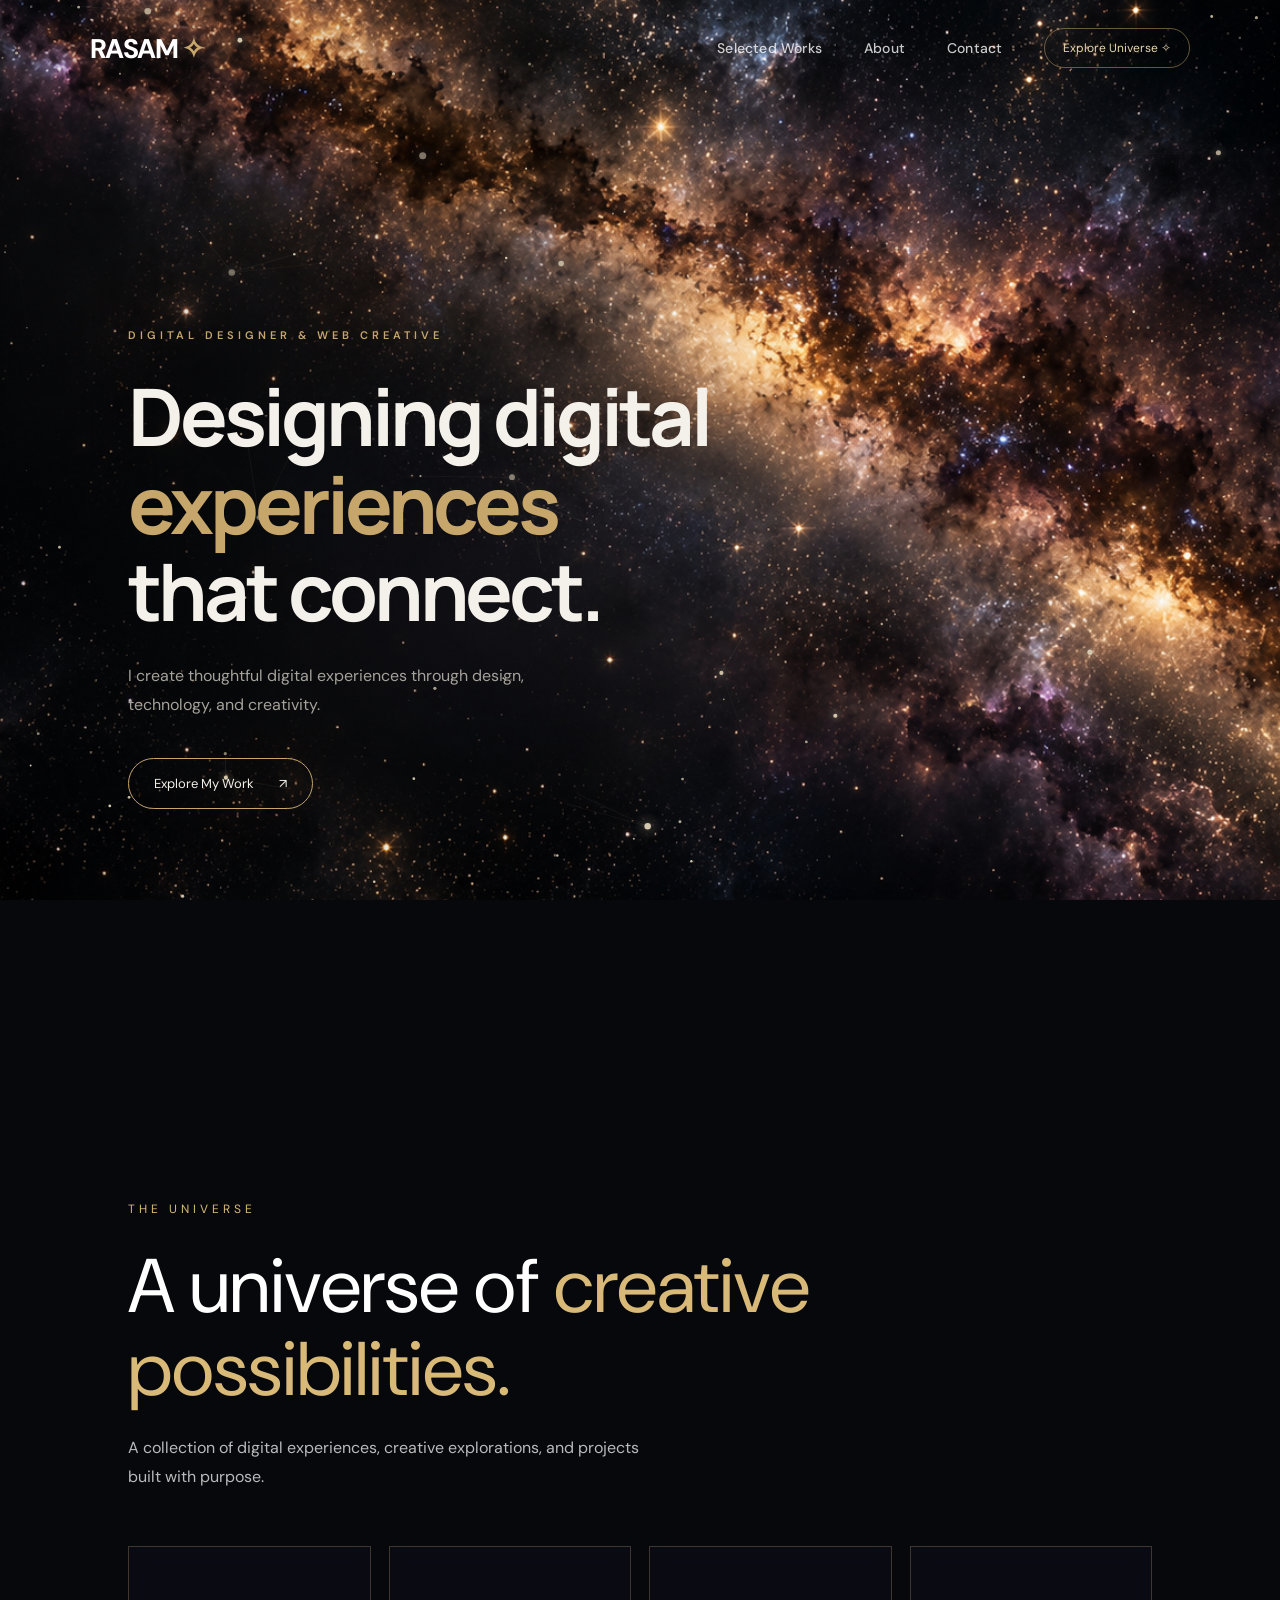
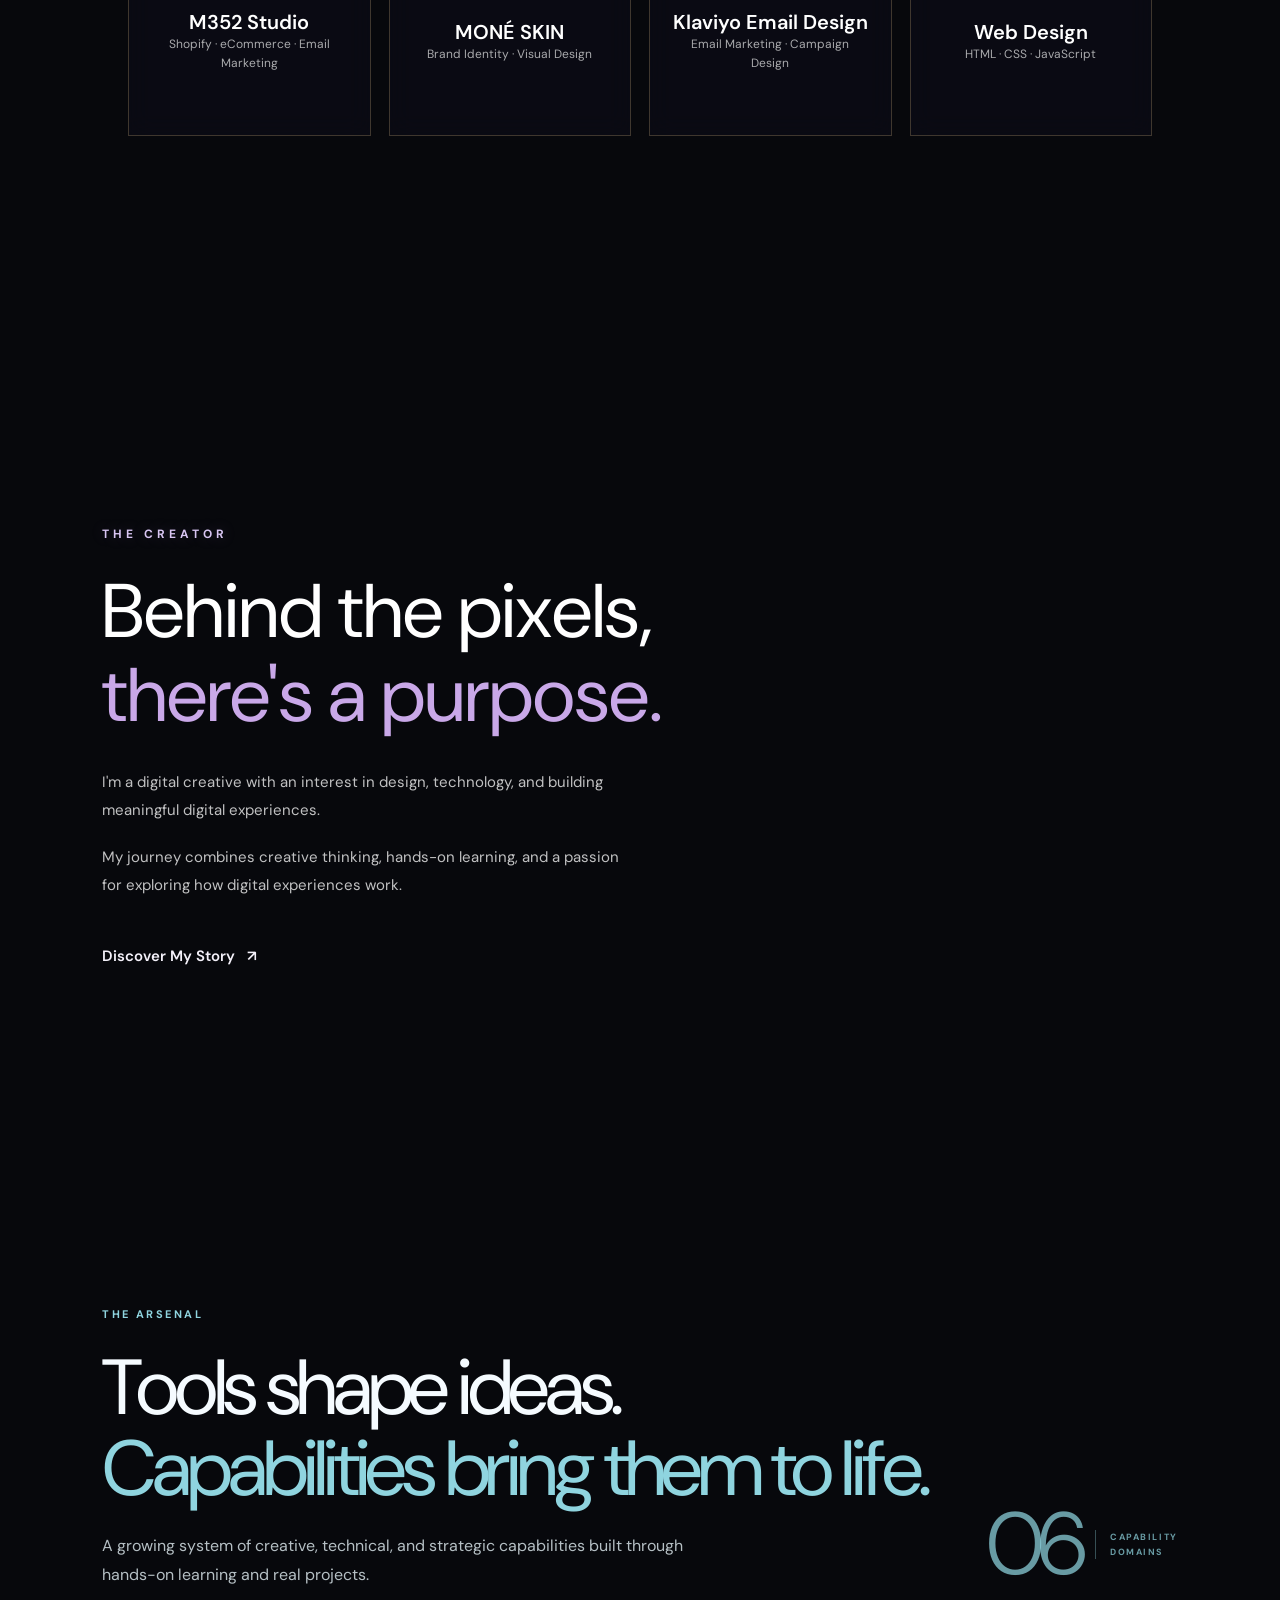
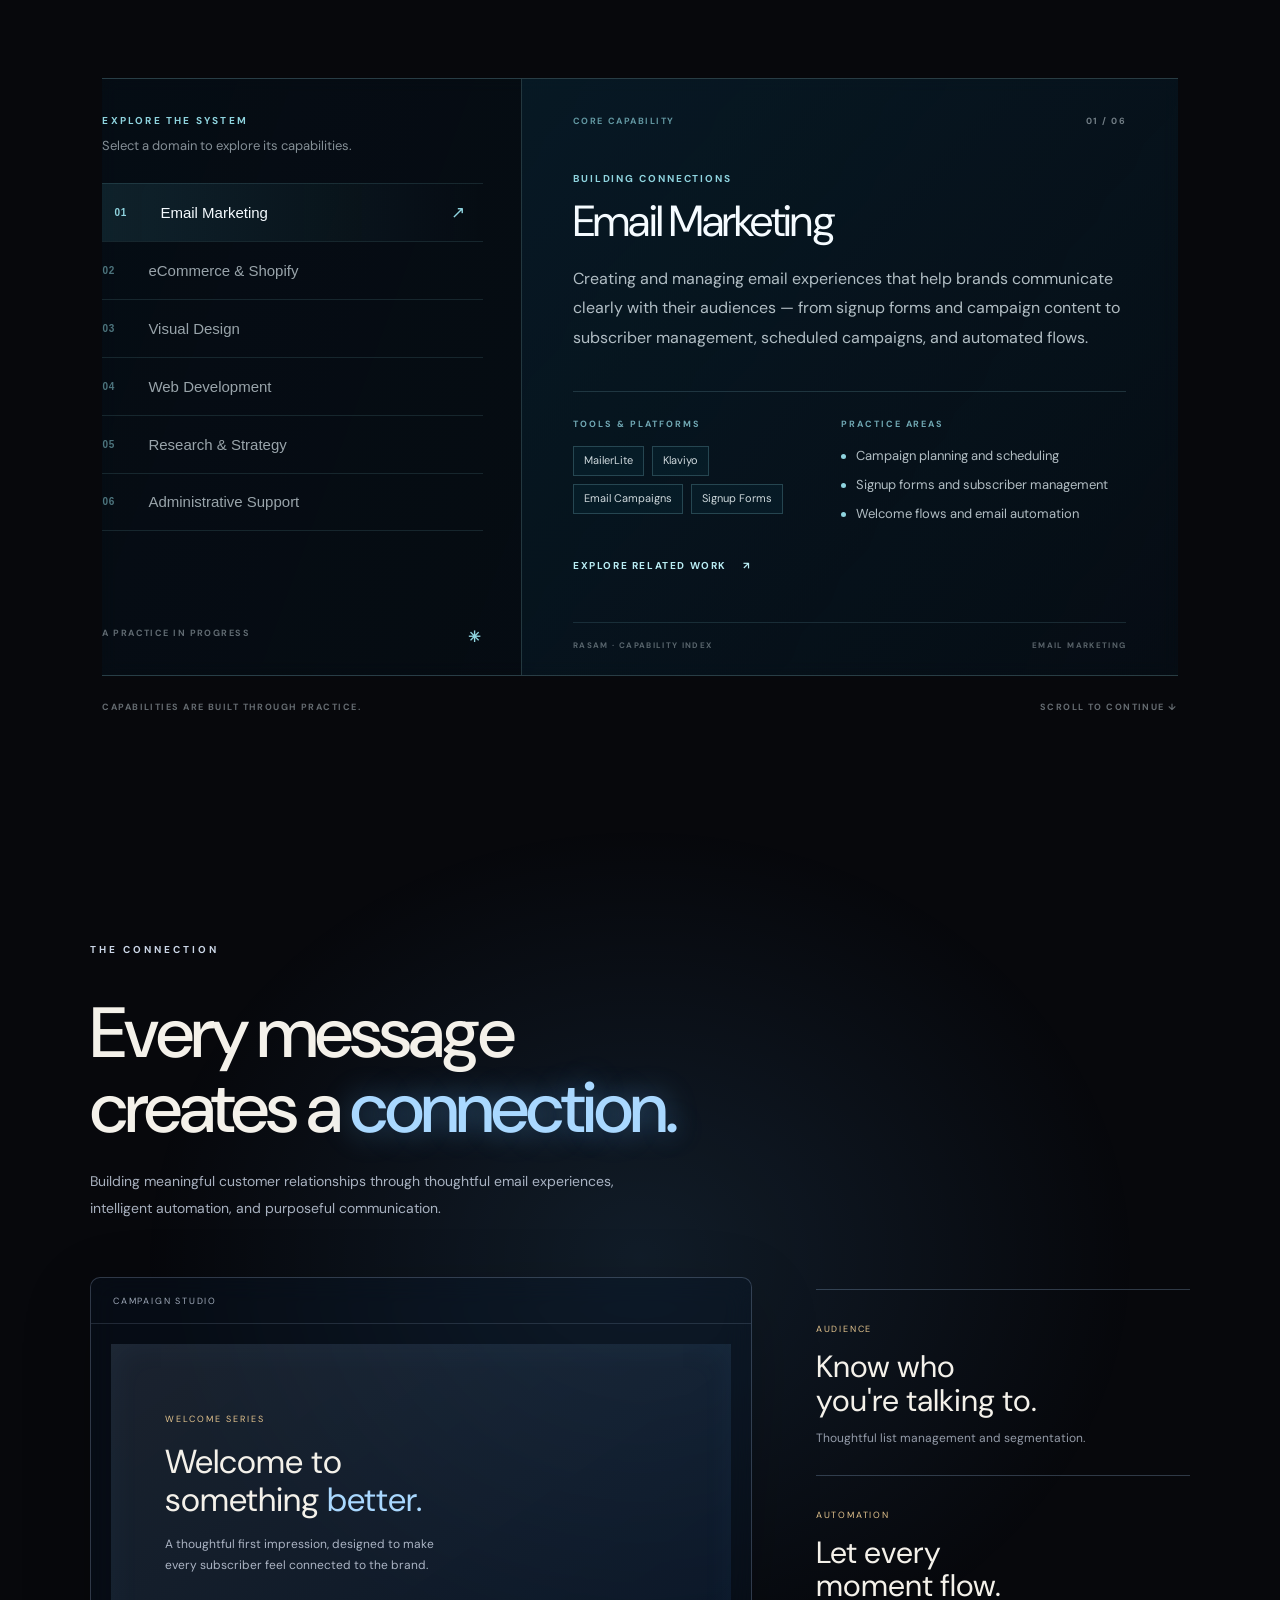
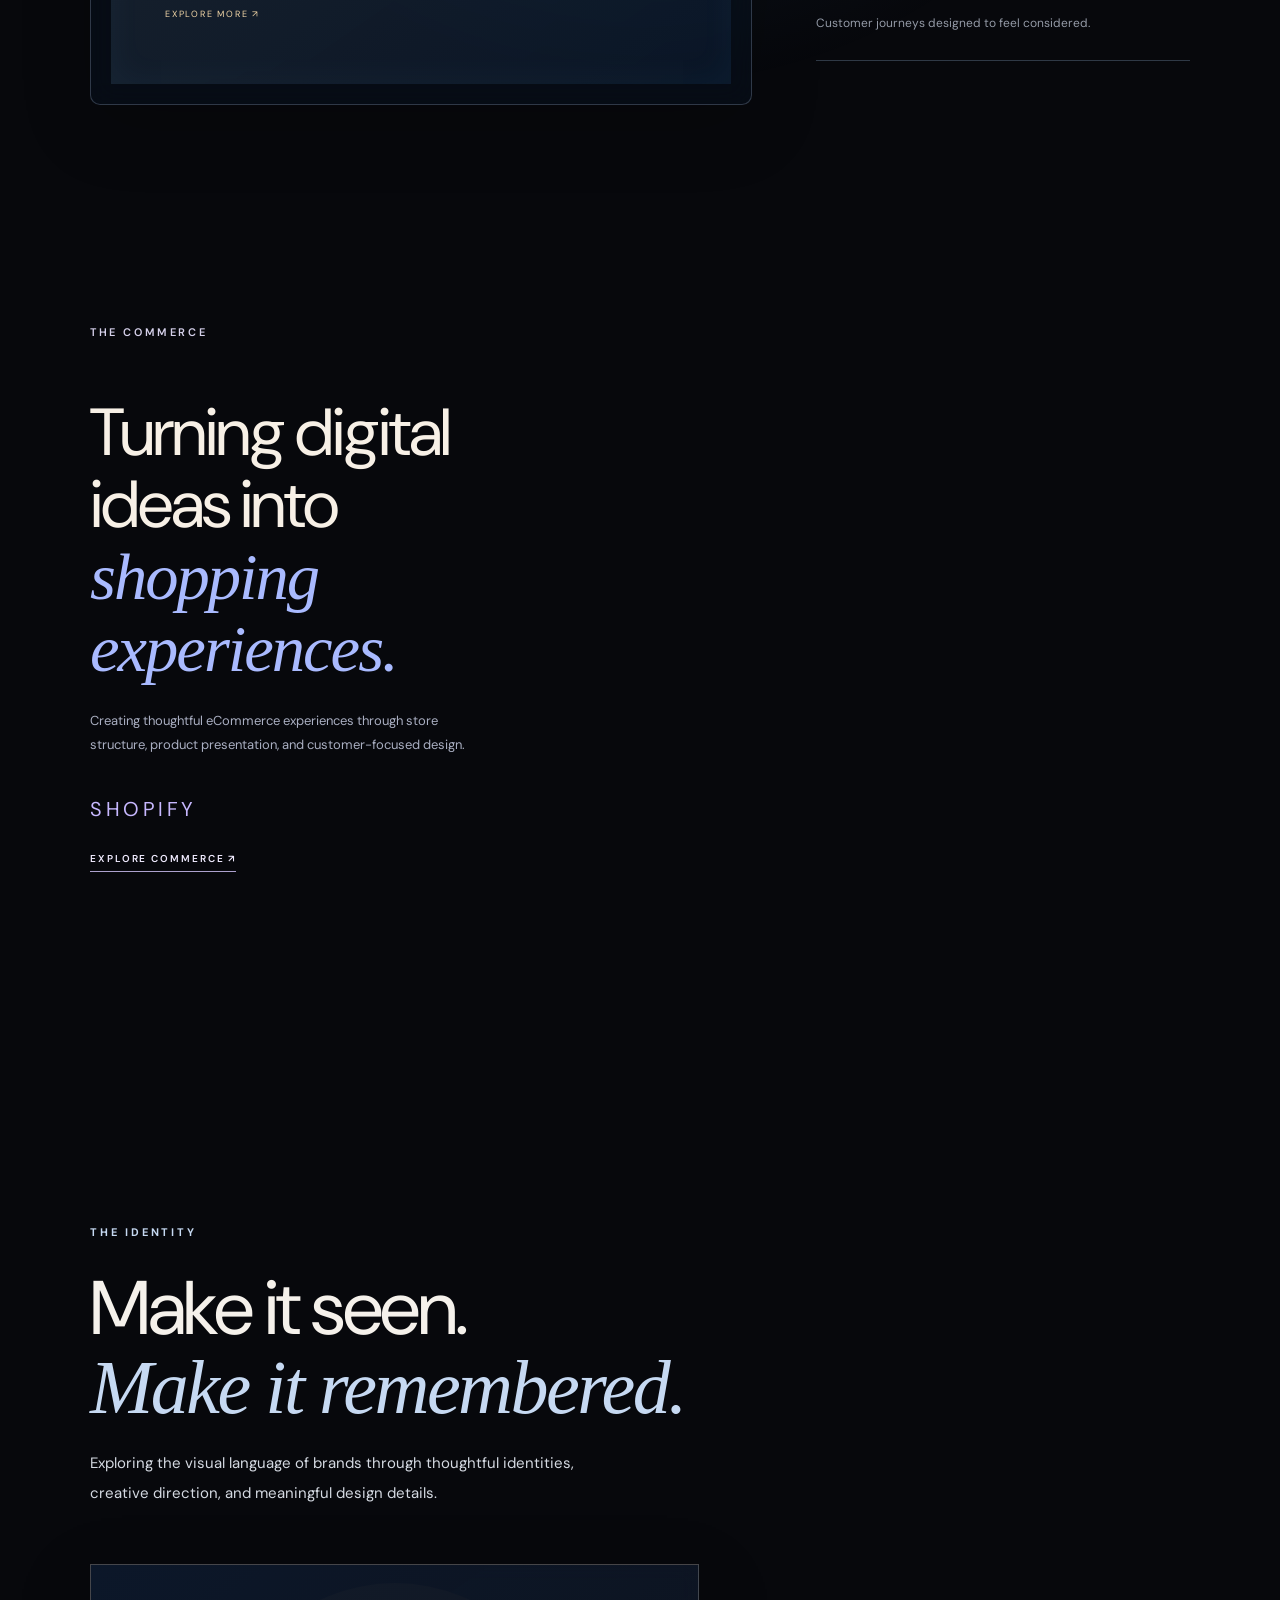
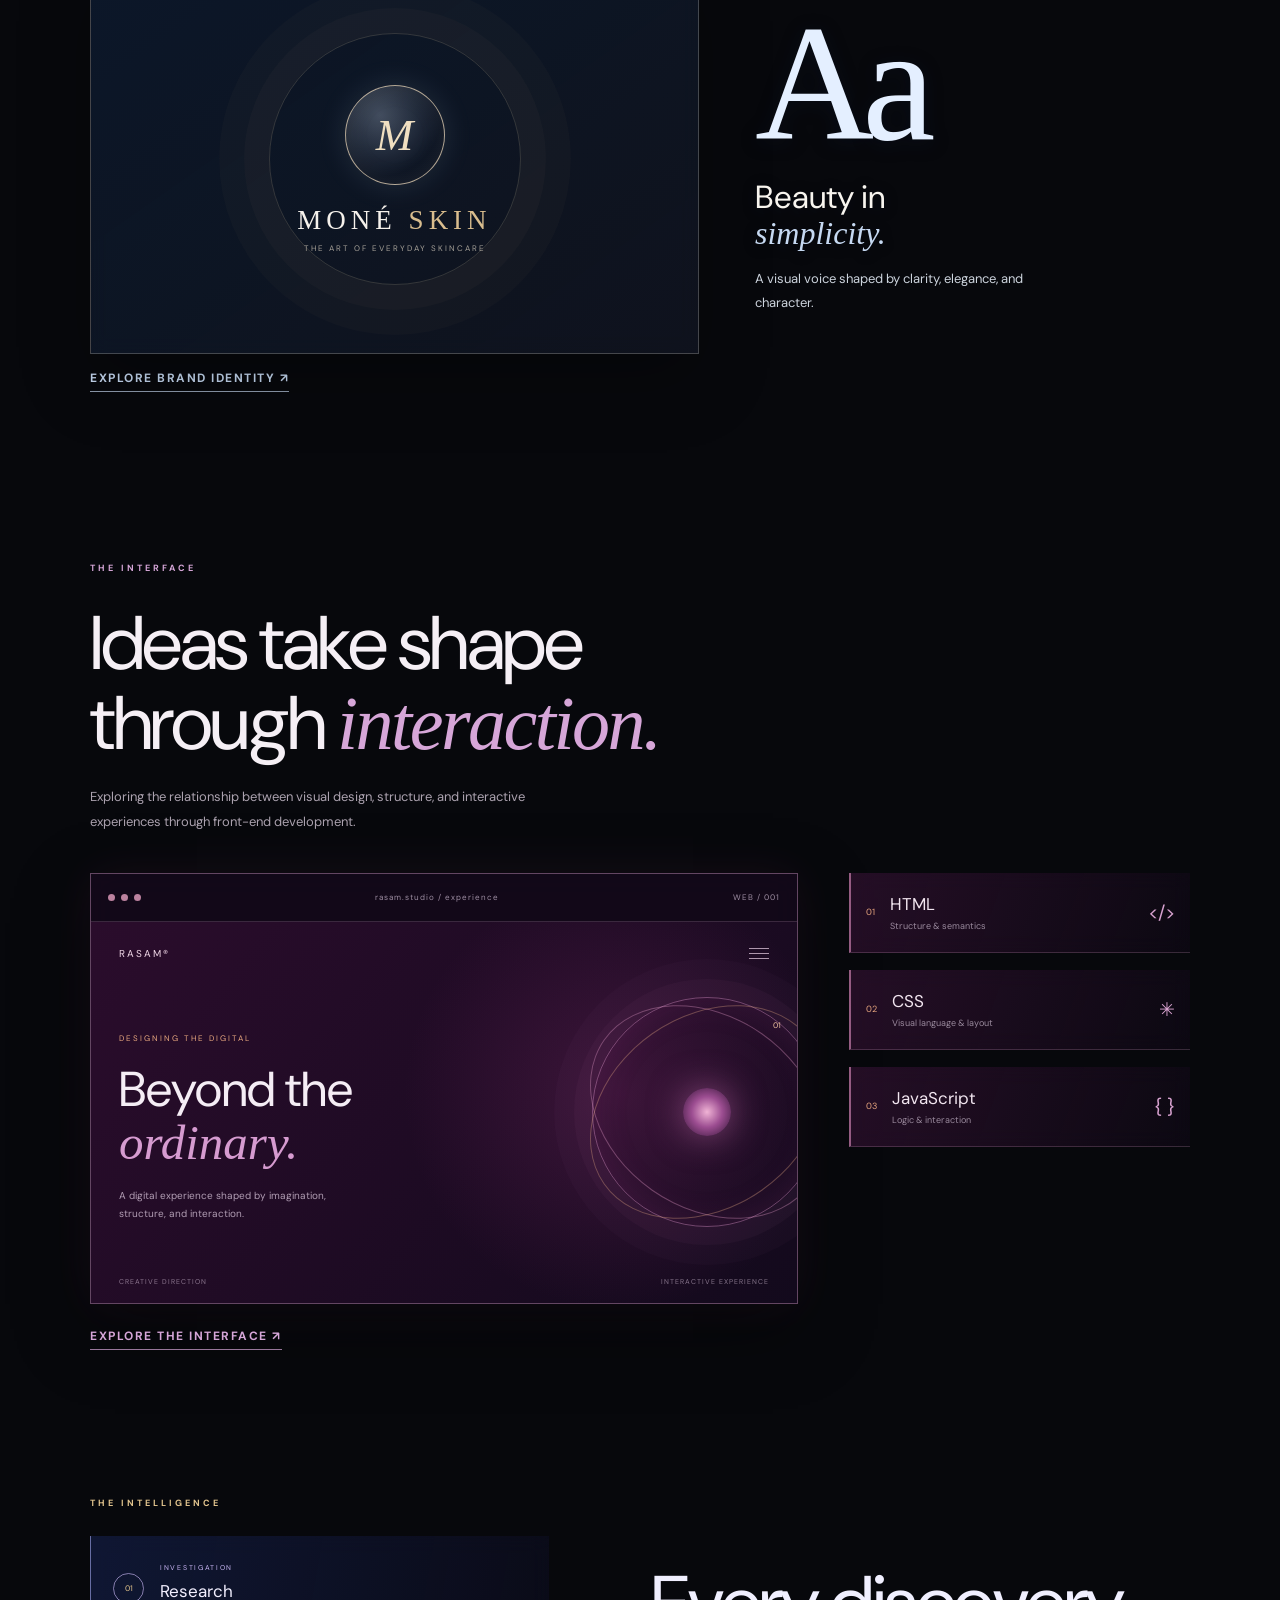
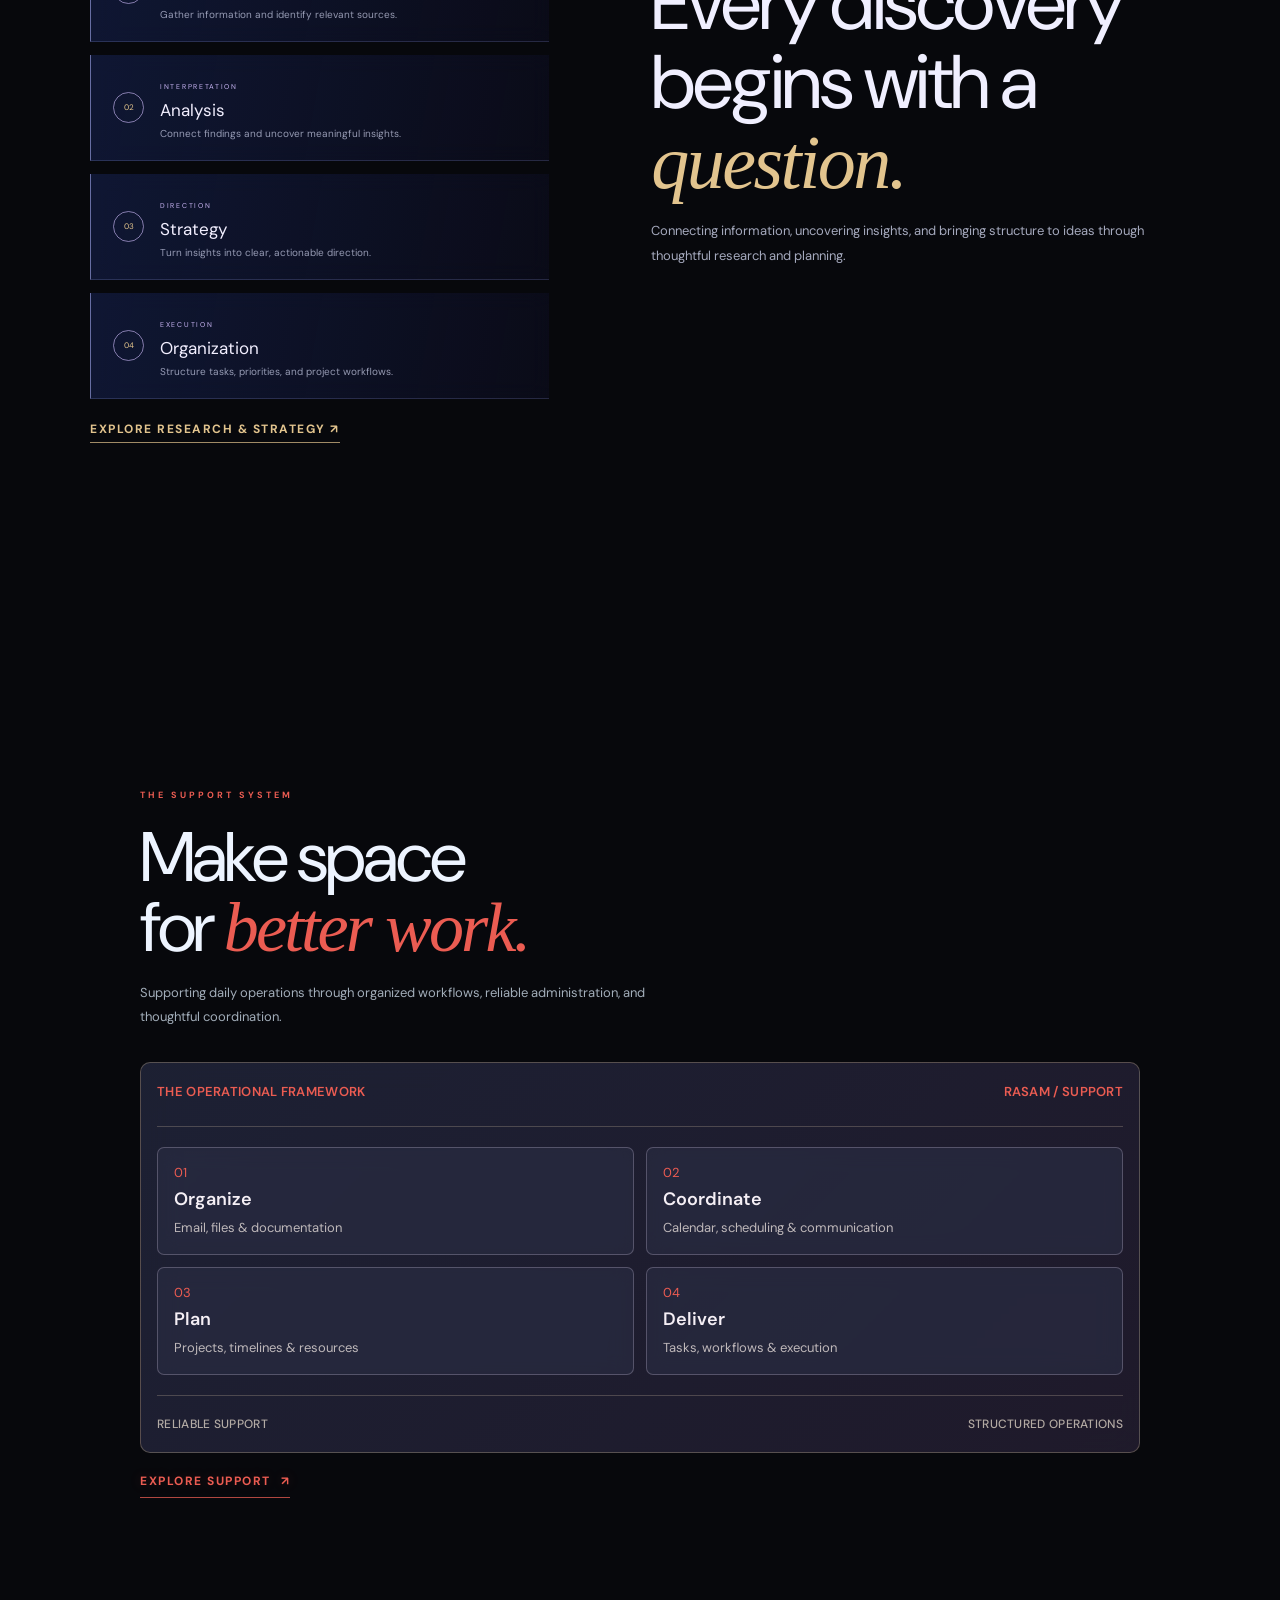
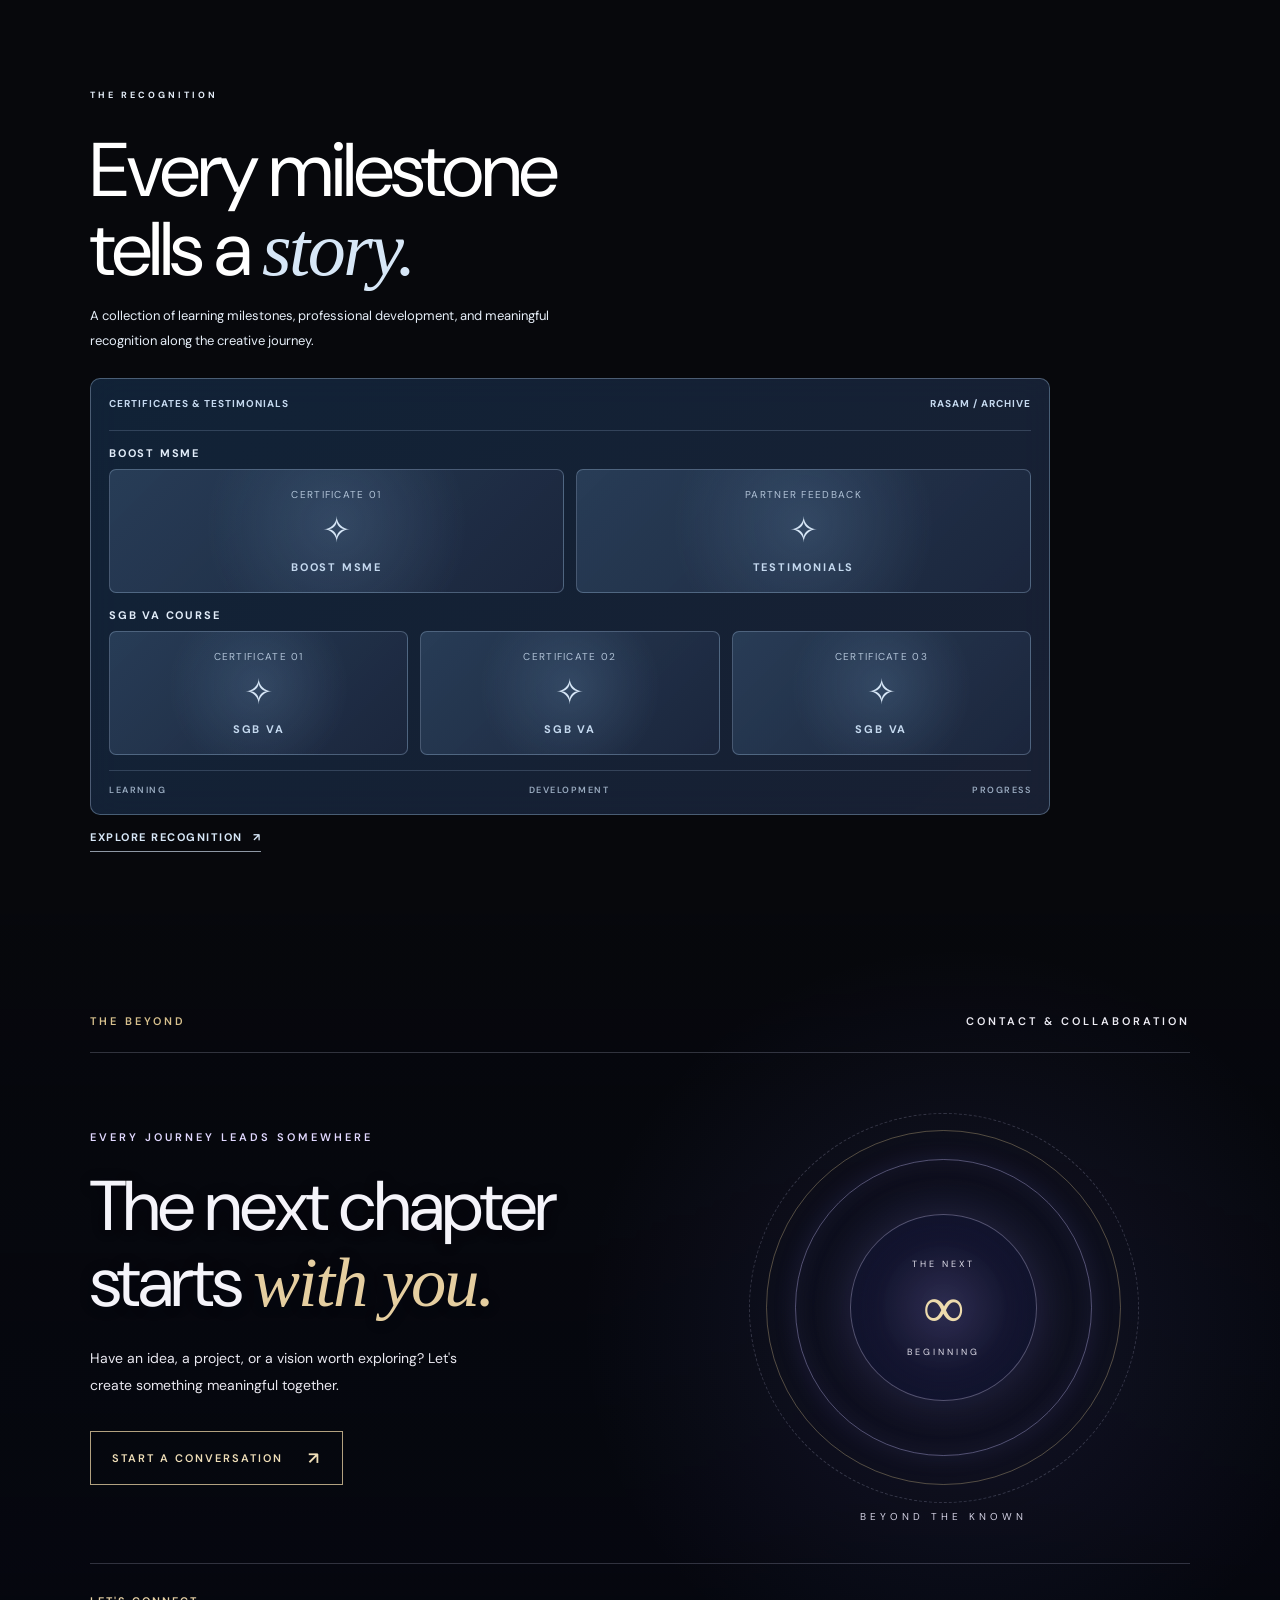
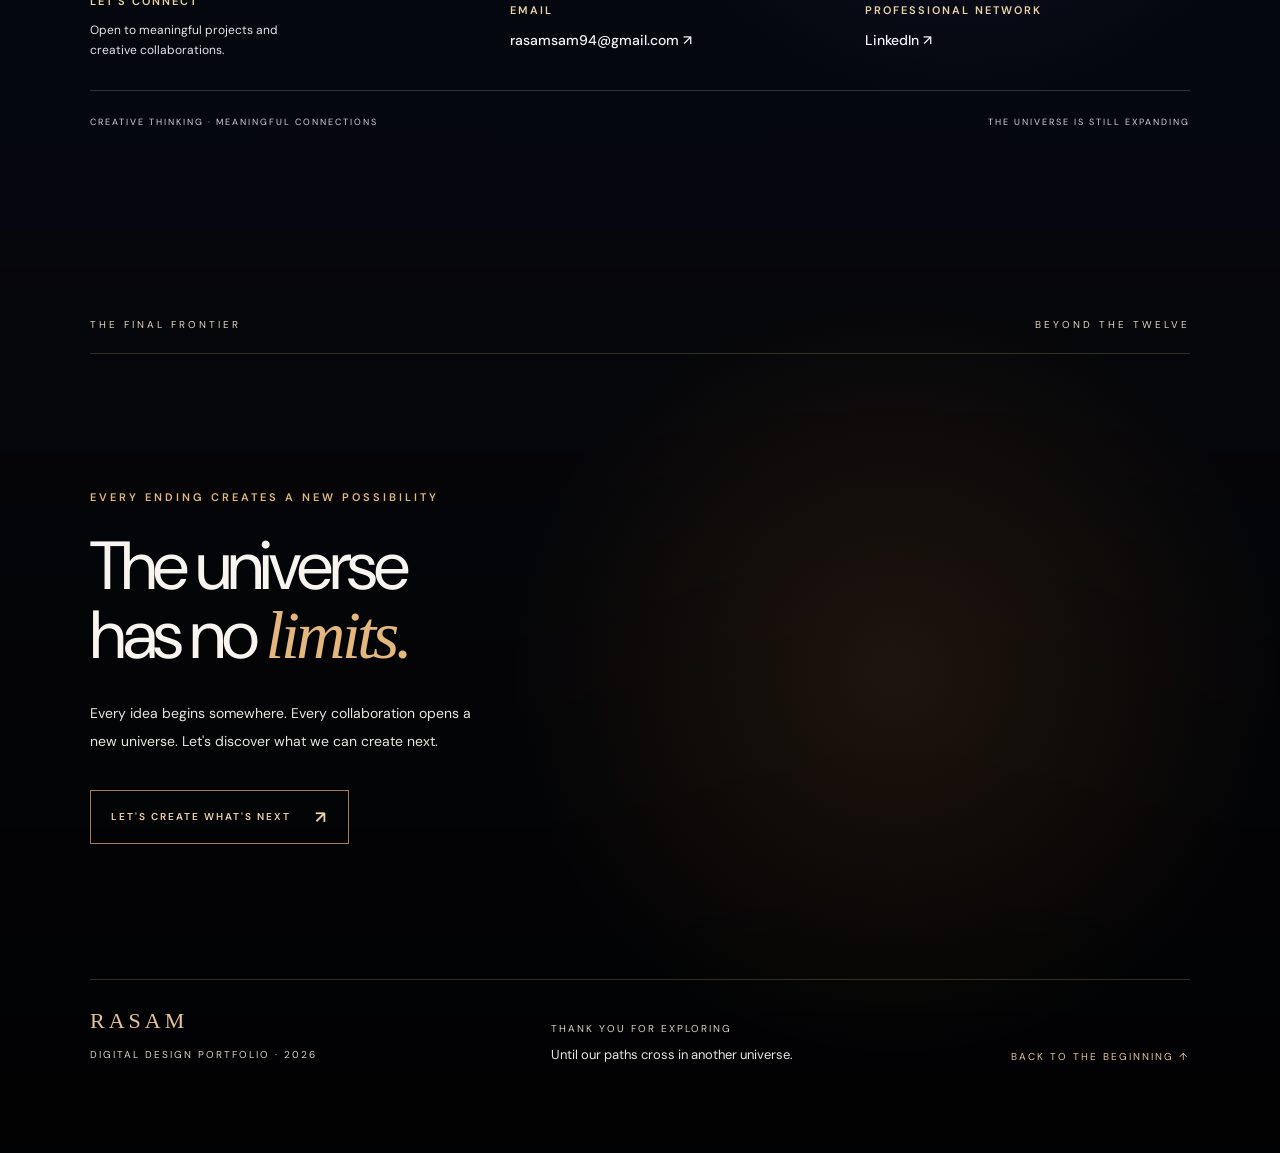
==== commit ef15600e: "Fix mobile drawer red accent" ====
--- a/index.html
+++ b/index.html
@@ -942,7 +942,7 @@
           Let's create something meaningful together.
         </p>
 
-        <a href="mailto:hello@rasam.studio" class="beyond-cta">
+        <a href="mailto:rasamsam94@gmail.com" class="beyond-cta">
           START A CONVERSATION <span>↗</span>
         </a>
       </div>
@@ -972,9 +972,9 @@
         <p>Open to meaningful projects and creative collaborations.</p>
       </div>
 
-      <a href="mailto:hello@rasam.studio" class="contact-detail">
+      <a href="mailto:rasamsam94@gmail.com" class="contact-detail">
         <span>EMAIL</span>
-        <strong>hello@rasam.studio ↗</strong>
+        <strong>rasamsam94@gmail.com ↗</strong>
       </a>
 
       <a href="https://www.linkedin.com/" target="_blank" rel="noopener noreferrer" class="contact-detail">
@@ -1016,7 +1016,7 @@
           Let's discover what we can create next.
         </p>
 
-        <a href="mailto:hello@rasam.studio" class="black-hole-button">
+        <a href="mailto:rasamsam94@gmail.com" class="black-hole-button">
           LET'S CREATE WHAT'S NEXT <span>↗</span>
         </a>
       </div>
@@ -1046,7 +1046,7 @@
         <p>Until our paths cross in another universe.</p>
       </div>
 
-      <a href="#top" class="back-to-top">BACK TO THE BEGINNING ↑</a>
+      <a href="#home" class="back-to-top">BACK TO THE BEGINNING ↑</a>
 
     </div>
 
--- a/style.css
+++ b/style.css
@@ -2773,7 +2773,7 @@
 
 .support-label {
   margin: 0;
-  color: rgba(221, 235, 250, 0.75);
+  color: #eb5c52;
   font-size: 9px;
   font-weight: 700;
   letter-spacing: 3px;
@@ -2795,7 +2795,7 @@
 }
 
 .support-heading h2 em {
-  color: #d8c49f;
+  color: #eb5c52;
   font-family: Georgia, serif;
   font-weight: 400;
 }
@@ -2837,7 +2837,7 @@
   gap: 16px;
   padding: 0 0 26px;
   border-bottom: 1px solid rgba(220, 200, 170, 0.25);
-  color: #dfc9a4;
+  color: #eb5c52;
   font-size: 13px;
   font-weight: 600;
   letter-spacing: 0.3px;
@@ -2894,7 +2894,7 @@
   height: auto;
   border: none;
   border-radius: 0;
-  color: #dfc9a4;
+  color: #eb5c52;
   font-size: 13px;
   font-weight: 400;
 }
@@ -2943,14 +2943,14 @@
   gap: 10px;
 
   margin-top: 20px;
-  color: #dfc9a4;
+  color: #eb5c52;
 
   font-size: 12px;
   font-weight: 700;
   letter-spacing: 1.5px;
 
   text-decoration: none;
-  border-bottom: 1px solid rgba(223, 201, 164, 0.65);
+  border-bottom: 1px solid rgba(235, 92, 82, 0.75);
   padding-bottom: 7px;
 
   transition:
@@ -2959,7 +2959,7 @@
 }
 
 .support-cta:hover {
-  color: #fff0d5;
+  color: #ff8a80;
   transform: translateX(4px);
 }
 
@@ -3058,7 +3058,7 @@
   align-items: center;
   font-size: 12px;
   padding-bottom: 8px;
-  text-shadow: 0 0 12px rgba(223, 201, 164, 0.2);
+  text-shadow: 0 0 12px rgba(235, 92, 82, 0.22);
 }
 
 
@@ -4896,3 +4896,953 @@
     transform: none !important;
   }
 }
+
+/* =========================================================
+   RASAM — MOBILE STARFIELD ONLY
+   Preserve the original homepage/chapter layouts and all
+   existing cards. Hide only the global galaxy image layers.
+   Keep the animated starfield canvas visible on mobile.
+========================================================= */
+@media screen and (max-width: 600px) {
+  .galaxy-stage {
+    display: none !important;
+    visibility: hidden !important;
+    background: none !important;
+  }
+
+  .galaxy-stage .galaxy-layer {
+    display: none !important;
+    animation: none !important;
+    background-image: none !important;
+  }
+
+  #starfield {
+    display: block !important;
+    position: fixed !important;
+    inset: 0 !important;
+    width: 100% !important;
+    height: 100% !important;
+    z-index: 1 !important;
+    pointer-events: none !important;
+  }
+}
+
+@media screen and (max-width: 600px) and (prefers-reduced-motion: reduce) {
+  #starfield { opacity: .58; }
+}
+
+
+/* =========================================================
+   RASAM — MOBILE POLISH (REVISION 07)
+   Compact simple cards and refine mobile typography/spacing.
+   Desktop, original card identity, and content-rich previews
+   remain untouched.
+========================================================= */
+@media screen and (max-width: 600px) {
+  /* Compact project cards: these contain only a title + short
+     descriptor, so they should not occupy a tall showcase panel. */
+  .universe-projects {
+    gap: 12px;
+  }
+
+  .universe-card {
+    min-height: 112px;
+    padding: 18px 16px;
+    gap: 5px;
+    justify-content: center;
+    border-radius: 2px;
+    -webkit-backdrop-filter: none;
+    backdrop-filter: none;
+  }
+
+  .universe-card h3 {
+    font-size: clamp(16px, 4.5vw, 18px);
+    line-height: 1.2;
+  }
+
+  .universe-card p {
+    margin: 0;
+    font-size: 11px;
+    line-height: 1.45;
+  }
+
+  /* Keep service cards compact without forcing image/mockup cards
+     into the same height. */
+  .support-services {
+    gap: 9px;
+    padding-block: 18px;
+  }
+
+  .support-service {
+    min-height: 88px;
+    padding: 13px;
+    gap: 5px;
+    -webkit-backdrop-filter: none;
+    backdrop-filter: none;
+  }
+
+  /* Tighten content rhythm in stacked text modules. */
+  .connection-module {
+    padding: 20px 0;
+  }
+
+  .connection-module h3 {
+    margin: 10px 0 7px;
+    font-size: clamp(21px, 6vw, 26px);
+    line-height: 1.16;
+  }
+
+  .connection-module > p {
+    font-size: 13px;
+    line-height: 1.65;
+  }
+
+  /* More controlled mobile heading scale and line rhythm. */
+  .universe-heading h2,
+  .creator-heading h2,
+  .arsenal-intro h2,
+  .support-heading h2 {
+    font-size: clamp(32px, 9.2vw, 42px);
+    line-height: 1.08;
+    letter-spacing: -0.035em;
+    text-wrap: balance;
+  }
+
+  .universe-heading h2 {
+    margin-bottom: 16px;
+  }
+
+  .creator-heading h2 {
+    margin-bottom: 22px;
+  }
+
+  .creator-label,
+  .universe-label,
+  .arsenal-label,
+  .support-label {
+    font-size: 10px;
+    letter-spacing: 2.8px;
+    line-height: 1.5;
+  }
+
+  .creator-description p,
+  .universe-heading p,
+  .arsenal-lead {
+    font-size: 14px;
+    line-height: 1.72;
+  }
+
+  .creator-description p {
+    margin-bottom: 14px;
+  }
+
+  .creator-button {
+    margin-top: 18px;
+    min-height: 44px;
+  }
+
+  /* Compact recognition preview panels, while preserving their
+     visual content and allowing taller content cards to grow. */
+  .recognition-preview {
+    min-height: 104px;
+    padding: 14px;
+    gap: 9px;
+  }
+
+  .recognition-preview-icon {
+    font-size: 30px;
+  }
+
+  /* Avoid overly large top/bottom gaps in mobile section intros. */
+  .universe {
+    padding-top: 76px;
+    padding-bottom: 76px;
+  }
+
+  .creator {
+    padding-top: 76px;
+    padding-bottom: 76px;
+  }
+
+  .arsenal {
+    padding-top: 76px;
+    padding-bottom: 68px;
+  }
+}
+
+@media screen and (max-width: 380px) {
+  .universe-card {
+    min-height: 104px;
+    padding: 15px 12px;
+  }
+
+  .universe-card h3 {
+    font-size: 16px;
+  }
+
+  .universe-card p {
+    font-size: 10px;
+  }
+
+  .creator-heading h2,
+  .universe-heading h2,
+  .arsenal-intro h2,
+  .support-heading h2 {
+    font-size: clamp(30px, 8.8vw, 36px);
+  }
+}
+
+/* ===== THE ARSENAL MOBILE-ONLY PATCH ===== */
+/* =========================================================
+   RASAM — THE ARSENAL / MOBILE-ONLY REFINEMENT
+   Add this block at the VERY END of the restored style.css.
+
+   Scope: #arsenal on screens up to 600px only.
+   Does NOT modify starfield, section backgrounds, HTML, JS,
+   navigation behavior, other sections, or desktop styles.
+   ========================================================= */
+@media screen and (max-width: 600px) {
+  /* Section rhythm and intro typography */
+  #arsenal {
+    padding-top: 72px;
+    padding-bottom: 62px;
+  }
+
+  #arsenal .arsenal-inner {
+    width: 100%;
+    max-width: 100%;
+  }
+
+  #arsenal .arsenal-intro {
+    margin-bottom: 30px;
+  }
+
+  #arsenal .arsenal-label {
+    margin-bottom: 17px;
+    font-size: 9px;
+    letter-spacing: .22em;
+  }
+
+  #arsenal .arsenal-intro h2 {
+    max-width: 100%;
+    font-size: clamp(34px, 9.2vw, 39px);
+    line-height: 1.08;
+    letter-spacing: -.052em;
+    text-wrap: balance;
+  }
+
+  #arsenal .arsenal-lead {
+    max-width: 34em;
+    margin-top: 17px;
+    font-size: 14px;
+    line-height: 1.72;
+  }
+
+  /* Explorer navigation: preserve the existing two-column grid */
+  #arsenal .arsenal-explorer {
+    display: flex;
+    flex-direction: column;
+    min-height: 0;
+    gap: 0;
+  }
+
+  #arsenal .arsenal-explorer-nav {
+    padding: 20px 0 17px;
+    border-right: 0;
+    border-bottom: 1px solid rgba(143, 212, 223, .2);
+  }
+
+  #arsenal .arsenal-explorer-heading {
+    margin-bottom: 13px;
+  }
+
+  #arsenal .arsenal-kicker {
+    margin-bottom: 7px;
+    font-size: 9px;
+    letter-spacing: .18em;
+  }
+
+  #arsenal .arsenal-nav-hint {
+    font-size: 12px;
+    line-height: 1.5;
+  }
+
+  #arsenal .arsenal-domain-list {
+    display: grid;
+    grid-template-columns: repeat(2, minmax(0, 1fr));
+    column-gap: 13px;
+    row-gap: 0;
+  }
+
+  #arsenal .arsenal-domain {
+    display: grid;
+    grid-template-columns: 22px minmax(0, 1fr) 10px;
+    align-items: center;
+    gap: 6px;
+    min-width: 0;
+    min-height: 56px;
+    padding: 8px 2px 8px 0;
+    border-bottom: 1px solid rgba(143, 212, 223, .13);
+    text-align: left;
+  }
+
+  #arsenal .arsenal-domain-number {
+    font-size: 8px;
+    line-height: 1.2;
+  }
+
+  #arsenal .arsenal-domain-name {
+    font-size: 11px;
+    line-height: 1.35;
+    overflow-wrap: normal;
+    word-break: normal;
+  }
+
+  #arsenal .arsenal-domain-arrow {
+    font-size: 11px;
+  }
+
+  #arsenal .arsenal-nav-footnote {
+    display: flex;
+    justify-content: space-between;
+    align-items: center;
+    gap: 10px;
+    padding-top: 13px;
+    font-size: 8px;
+    letter-spacing: .12em;
+  }
+
+  /* Active capability panel: compact without removing content */
+  #arsenal .arsenal-detail {
+    min-height: 0;
+    margin-top: 16px;
+    padding: 18px 16px 16px;
+  }
+
+  #arsenal .arsenal-detail-category,
+  #arsenal .arsenal-detail-number,
+  #arsenal .arsenal-detail-footer {
+    font-size: 8px;
+    letter-spacing: .13em;
+  }
+
+  #arsenal .arsenal-detail-body {
+    padding: 27px 0 25px;
+  }
+
+  #arsenal .arsenal-detail-overline {
+    margin-bottom: 10px;
+    font-size: 9px;
+    letter-spacing: .16em;
+  }
+
+  #arsenal .arsenal-detail h3 {
+    margin-bottom: 13px;
+    font-size: clamp(27px, 7.5vw, 31px);
+    line-height: 1.12;
+    letter-spacing: -.04em;
+  }
+
+  #arsenal .arsenal-detail-description {
+    font-size: 14px;
+    line-height: 1.72;
+  }
+
+  #arsenal .arsenal-detail-columns {
+    grid-template-columns: minmax(0, 1fr);
+    gap: 20px;
+    margin-top: 22px;
+    padding-top: 19px;
+  }
+
+  #arsenal .arsenal-group-label {
+    margin-bottom: 10px;
+    font-size: 8px;
+    letter-spacing: .15em;
+  }
+
+  #arsenal .arsenal-tags {
+    gap: 7px;
+  }
+
+  #arsenal .arsenal-tags span {
+    min-height: 29px;
+    padding: 6px 9px;
+    font-size: 10px;
+  }
+
+  #arsenal .arsenal-practice-list {
+    gap: 8px;
+  }
+
+  #arsenal .arsenal-practice-list li {
+    font-size: 12px;
+    line-height: 1.5;
+  }
+
+  #arsenal .arsenal-related-link {
+    min-height: 42px;
+    margin-top: 22px;
+    font-size: 9px;
+    letter-spacing: .12em;
+  }
+
+  #arsenal .arsenal-detail-footer {
+    display: flex;
+    justify-content: space-between;
+    gap: 10px;
+    padding-top: 13px;
+  }
+
+  #arsenal .arsenal-bottom-note {
+    flex-direction: row;
+    justify-content: space-between;
+    gap: 12px;
+    margin-top: 18px;
+    font-size: 7px;
+    line-height: 1.6;
+    letter-spacing: .1em;
+  }
+}
+
+/* Slightly tighter fit on very narrow phones */
+@media screen and (max-width: 360px) {
+  #arsenal .arsenal-domain-list {
+    column-gap: 8px;
+  }
+
+  #arsenal .arsenal-domain {
+    grid-template-columns: 19px minmax(0, 1fr) 8px;
+    gap: 5px;
+  }
+
+  #arsenal .arsenal-domain-name {
+    font-size: 10px;
+  }
+
+  #arsenal .arsenal-detail {
+    padding-right: 13px;
+    padding-left: 13px;
+  }
+}
+
+/* =========================================
+   THE CONNECTION — MOBILE REFINEMENT ONLY
+   Scope: max-width 600px; desktop and other sections unchanged.
+========================================= */
+@media screen and (max-width: 600px) {
+  #connection .email-command {
+    gap: 28px;
+  }
+
+  #connection .email-window-header {
+    min-height: 42px;
+    padding-inline: 16px;
+  }
+
+  #connection .email-window-body {
+    padding: 11px;
+  }
+
+  #connection .email-preview {
+    min-height: 258px;
+    padding: 24px 22px;
+  }
+
+  #connection .email-preview-content {
+    max-width: 100%;
+  }
+
+  #connection .email-eyebrow {
+    font-size: 8px;
+    letter-spacing: 1.7px;
+  }
+
+  #connection .email-preview-content h3 {
+    margin: 13px 0 11px;
+    font-size: clamp(23px, 6.2vw, 27px);
+    line-height: 1.12;
+    letter-spacing: -0.025em;
+  }
+
+  #connection .email-preview-content p {
+    max-width: 270px;
+    margin-bottom: 18px;
+    font-size: 11.5px;
+    line-height: 1.65;
+  }
+
+  #connection .email-cta {
+    font-size: 8px;
+    letter-spacing: 1.6px;
+  }
+
+  #connection .connection-modules {
+    gap: 0;
+  }
+
+  #connection .connection-module {
+    padding: 17px 0;
+  }
+
+  #connection .connection-module h3 {
+    margin: 9px 0 6px;
+    font-size: clamp(21px, 5.8vw, 25px);
+    line-height: 1.14;
+  }
+
+  #connection .connection-module > p {
+    font-size: 12px;
+    line-height: 1.6;
+  }
+}
+
+
+/* =========================================
+   THE COMMERCE — MOBILE TYPOGRAPHY REFINEMENT
+   Scope: #commerce only, max-width 600px.
+   Starfield, backgrounds, animation and other sections are untouched.
+========================================= */
+@media screen and (max-width: 600px) {
+  #commerce {
+    padding-top: 104px;
+  }
+
+  #commerce .commerce-top {
+    margin-bottom: 48px;
+  }
+
+  #commerce .commerce-intro {
+    max-width: 100%;
+  }
+
+  #commerce .commerce-intro h2 {
+    max-width: 100%;
+    margin-bottom: 22px;
+    font-size: clamp(35px, 9.1vw, 40px);
+    line-height: 1.12;
+    letter-spacing: -1.35px;
+  }
+
+  #commerce .commerce-intro > p {
+    max-width: 100%;
+    margin-top: 0;
+    font-size: 12.5px;
+    line-height: 1.8;
+  }
+
+  #commerce .commerce-platform {
+    margin-top: 30px;
+  }
+
+  #commerce .commerce-cta {
+    margin-top: 24px;
+  }
+}
+
+/* =========================================
+   THE IDENTITY — MOBILE TYPOGRAPHY REFINEMENT
+   Scope: #identity only, max-width 600px.
+   Starfield, constellation layers, artwork, HTML,
+   JavaScript, other sections and desktop are untouched.
+========================================= */
+@media screen and (max-width: 600px) {
+  #identity .identity-intro {
+    margin-bottom: 32px;
+  }
+
+  #identity .identity-intro h2 {
+    margin-bottom: 18px;
+    font-size: clamp(37px, 9.5vw, 41px);
+    line-height: 1.08;
+    letter-spacing: -1.2px;
+  }
+
+  #identity .identity-intro > p {
+    font-size: 13px;
+    line-height: 1.75;
+  }
+
+  #identity .identity-stage {
+    gap: 25px;
+  }
+
+  #identity .identity-type {
+    padding-top: 0;
+  }
+
+  #identity .type-display {
+    margin-bottom: 8px;
+    font-size: clamp(76px, 21vw, 90px);
+    line-height: 0.98;
+    letter-spacing: -7px;
+  }
+
+  #identity .identity-type h3 {
+    margin-bottom: 10px;
+    font-size: clamp(25px, 6.8vw, 28px);
+    line-height: 1.12;
+  }
+
+  #identity .type-description {
+    max-width: 100%;
+    font-size: 12px;
+    line-height: 1.7;
+  }
+
+  #identity .identity-cta {
+    margin-top: 14px;
+    font-size: 11px;
+    line-height: 1.5;
+  }
+}
+
+/* =========================================================
+   THE BEYOND — MOBILE TYPOGRAPHY & READABILITY REFINEMENT
+   Scoped exclusively to #beyond. Preserve all existing
+   starfield, constellation, portal, and color styling.
+========================================================= */
+@media screen and (max-width: 600px) {
+  #beyond .beyond-top {
+    gap: 14px;
+    padding-bottom: 22px;
+  }
+
+  #beyond .beyond-label,
+  #beyond .beyond-category {
+    font-size: 10px;
+    line-height: 1.5;
+    letter-spacing: 2px;
+  }
+
+  #beyond .beyond-category {
+    max-width: 58%;
+  }
+
+  #beyond .beyond-content {
+    gap: 58px;
+    padding: 48px 0 52px;
+  }
+
+  #beyond .beyond-eyebrow {
+    margin-bottom: 22px;
+    font-size: 10px;
+    line-height: 1.7;
+    letter-spacing: 2.4px;
+  }
+
+  #beyond .beyond-heading h2 {
+    font-size: clamp(40px, 11.2vw, 44px);
+    line-height: 1.13;
+    letter-spacing: -1.5px;
+  }
+
+  #beyond .beyond-heading h2 em {
+    letter-spacing: -1.2px;
+  }
+
+  #beyond .beyond-heading p {
+    max-width: 34ch;
+    margin: 23px 0 28px;
+    font-size: 15px;
+    line-height: 1.8;
+    letter-spacing: 0;
+  }
+
+  #beyond .beyond-cta {
+    min-height: 56px;
+    gap: 18px;
+    padding: 16px 18px;
+    font-size: 11px;
+    line-height: 1.5;
+    letter-spacing: 1.5px;
+  }
+
+  #beyond .beyond-cta span {
+    flex: 0 0 auto;
+    font-size: 17px;
+  }
+
+  /* Keep the orbital illustration and all three rings intact. */
+  #beyond .beyond-portal {
+    width: min(310px, 85%);
+  }
+
+  #beyond .portal-core span {
+    font-size: 9px;
+    line-height: 1.6;
+    letter-spacing: 2.5px;
+  }
+
+  #beyond .portal-core strong {
+    font-size: 58px;
+  }
+
+  #beyond .portal-caption {
+    font-size: 10px;
+    line-height: 1.6;
+    letter-spacing: 3px;
+  }
+
+  #beyond .beyond-contact {
+    gap: 24px;
+    padding: 28px 0;
+  }
+
+  #beyond .contact-intro span,
+  #beyond .contact-detail span {
+    margin-bottom: 10px;
+    font-size: 11px;
+    line-height: 1.6;
+    letter-spacing: 1.8px;
+  }
+
+  #beyond .contact-intro p {
+    max-width: 32ch;
+    font-size: 14px;
+    line-height: 1.8;
+  }
+
+  #beyond .contact-detail {
+    display: block;
+    min-height: 44px;
+  }
+
+  #beyond .contact-detail strong {
+    font-size: 15px;
+    line-height: 1.7;
+    overflow-wrap: anywhere;
+  }
+
+  #beyond .beyond-footer {
+    gap: 12px;
+    padding-top: 23px;
+    font-size: 10px;
+    line-height: 1.9;
+    letter-spacing: 1.35px;
+  }
+}
+
+/* =========================================================
+   RASAM — FINAL FRONTIER / BLACK HOLE MOBILE REFINEMENT
+   Scope: .black-hole only, screens up to 600px.
+   Desktop, HTML, JavaScript, starfield and other sections
+   remain unchanged.
+========================================================= */
+@media screen and (max-width: 600px) {
+  .black-hole {
+    min-height: auto;
+    padding: 58px 6% 42px;
+  }
+
+  .black-hole-inner {
+    width: 100%;
+  }
+
+  .black-hole-top {
+    align-items: flex-start;
+    gap: 16px;
+    padding-bottom: 19px;
+  }
+
+  .black-hole-top span {
+    max-width: 48%;
+    font-size: 9px;
+    line-height: 1.6;
+    letter-spacing: 1.8px;
+  }
+
+  .black-hole-top span:last-child {
+    text-align: right;
+  }
+
+  .black-hole-scene {
+    min-height: 0;
+    grid-template-columns: minmax(0, 1fr);
+    gap: 20px;
+    padding: 39px 0 25px;
+  }
+
+  .black-hole-copy {
+    max-width: 100%;
+  }
+
+  .black-hole-eyebrow {
+    max-width: 34ch;
+    margin-bottom: 20px;
+    font-size: 10px;
+    line-height: 1.75;
+    letter-spacing: 2px;
+  }
+
+  .black-hole-copy h2 {
+    font-size: clamp(39px, 10.8vw, 45px);
+    line-height: 1.1;
+    letter-spacing: -1.7px;
+  }
+
+  .black-hole-copy h2 em {
+    letter-spacing: -1.4px;
+  }
+
+  .black-hole-copy p {
+    max-width: 35ch;
+    margin: 20px 0 25px;
+    font-size: 14px;
+    line-height: 1.8;
+  }
+
+  .black-hole-button {
+    width: 100%;
+    min-height: 54px;
+    justify-content: space-between;
+    gap: 14px;
+    padding: 15px 17px;
+    font-size: 10px;
+    line-height: 1.5;
+    letter-spacing: 1.45px;
+  }
+
+  .black-hole-button span {
+    flex: 0 0 auto;
+  }
+
+  /* Reintroduce the signature black-hole artwork on mobile only. */
+  .black-hole-visual {
+    display: grid;
+    width: min(285px, 82vw);
+    aspect-ratio: 1;
+    margin: -6px auto 0;
+    place-items: center;
+    isolation: isolate;
+  }
+
+  .black-hole-visual .black-hole-glow,
+  .black-hole-visual .accretion-disk,
+  .black-hole-visual .black-hole-core,
+  .black-hole-visual .black-hole-orbit {
+    display: block !important;
+  }
+
+  .black-hole-visual .black-hole-glow {
+    width: 78%;
+    height: 78%;
+    filter: blur(17px);
+    background: radial-gradient(
+      circle,
+      rgba(231, 143, 65, 0.19),
+      rgba(151, 73, 34, 0.07) 48%,
+      transparent 73%
+    );
+  }
+
+  /* A single luminous accretion flow replaces the thin decorative ellipses. */
+  .black-hole-visual .accretion-disk {
+    width: 96%;
+    height: 47%;
+    border: 0;
+    border-radius: 50%;
+    transform: rotate(-19deg);
+    filter: blur(0.35px);
+    background:
+      radial-gradient(
+        ellipse at 50% 50%,
+        transparent 0 36%,
+        rgba(255, 223, 169, 0.04) 39%,
+        rgba(255, 201, 133, 0.88) 43%,
+        rgba(245, 157, 82, 0.78) 47%,
+        rgba(177, 91, 48, 0.46) 52%,
+        rgba(101, 49, 34, 0.10) 58%,
+        transparent 66%
+      );
+    box-shadow:
+      0 0 18px rgba(245, 166, 93, 0.24),
+      0 0 48px rgba(176, 91, 43, 0.16);
+    -webkit-mask: radial-gradient(ellipse, transparent 0 35%, #000 40% 61%, transparent 68%);
+    mask: radial-gradient(ellipse, transparent 0 35%, #000 40% 61%, transparent 68%);
+  }
+
+  .black-hole-visual .black-hole-core {
+    width: 32%;
+    height: 32%;
+    background:
+      radial-gradient(circle at 42% 38%,
+        #171016 0,
+        #09070b 42%,
+        #030306 72%,
+        #000 100%);
+    box-shadow:
+      0 0 12px rgba(0, 0, 0, 0.92),
+      0 0 24px rgba(0, 0, 0, 0.72),
+      0 0 44px rgba(227, 139, 68, 0.24),
+      0 0 76px rgba(181, 89, 43, 0.12);
+    z-index: 3;
+  }
+
+  /* Remove the intersecting wireframe rings on mobile. */
+  .black-hole-visual .black-hole-orbit {
+    display: none !important;
+  }
+
+  .black-hole-visual .black-hole-glow {
+    width: 92%;
+    height: 82%;
+    filter: blur(23px);
+    background: radial-gradient(
+      ellipse,
+      rgba(232, 137, 63, 0.22) 0,
+      rgba(160, 75, 37, 0.12) 38%,
+      rgba(55, 28, 23, 0.06) 58%,
+      transparent 76%
+    );
+  }
+
+  .black-hole-bottom {
+    grid-template-columns: minmax(0, 1fr);
+    align-items: start;
+    gap: 19px;
+    padding-top: 19px;
+  }
+
+  .black-hole-brand strong {
+    margin-bottom: 7px;
+    font-size: 21px;
+  }
+
+  .black-hole-brand span,
+  .black-hole-message span {
+    font-size: 9px;
+    line-height: 1.7;
+    letter-spacing: 1.6px;
+  }
+
+  .black-hole-message p {
+    margin-top: 8px;
+    font-size: 13px;
+    line-height: 1.75;
+  }
+
+  .back-to-top {
+    display: inline-flex;
+    align-items: center;
+    min-height: 44px;
+    font-size: 10px;
+    line-height: 1.6;
+    letter-spacing: 1.6px;
+  }
+}
+
+@media screen and (max-width: 360px) {
+  .black-hole-copy h2 {
+    font-size: 38px;
+  }
+
+  .black-hole-visual {
+    width: min(260px, 80vw);
+  }
+
+  .black-hole-button {
+    font-size: 9px;
+    letter-spacing: 1.1px;
+  }
+}
